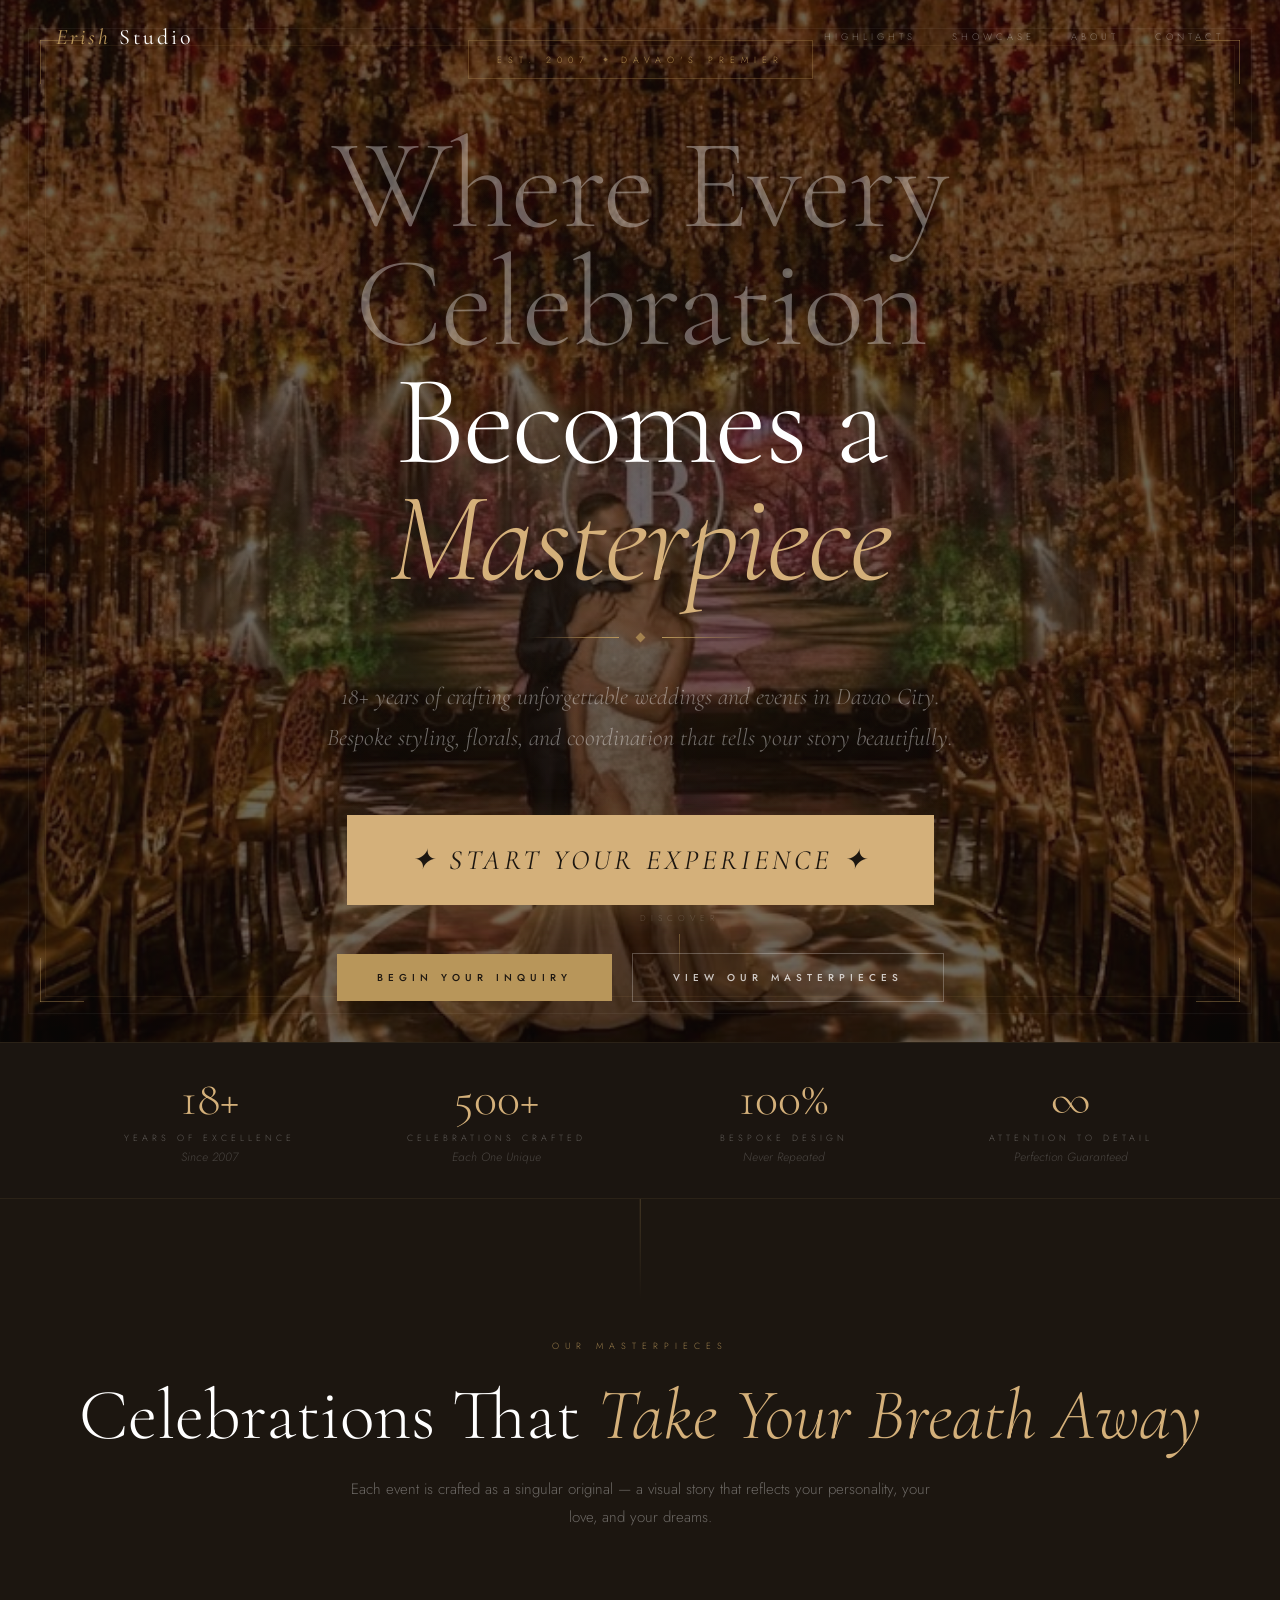
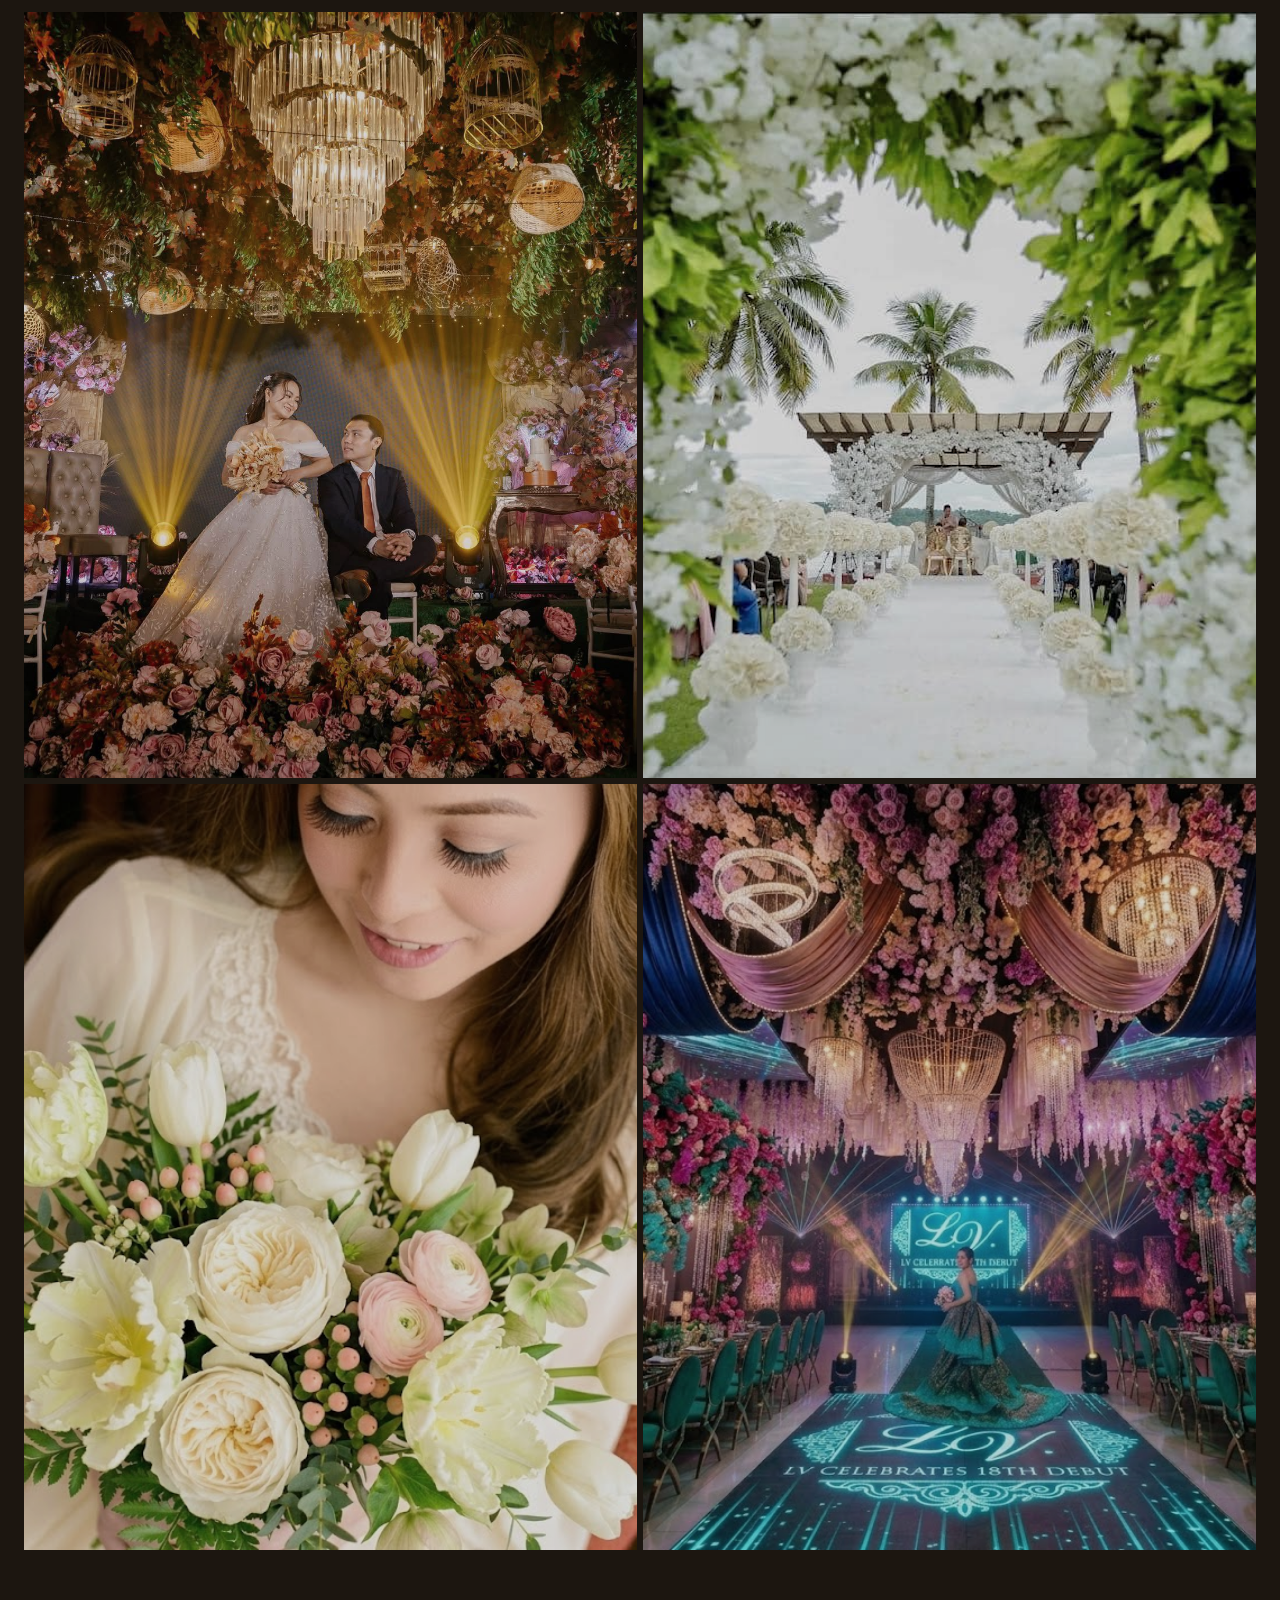
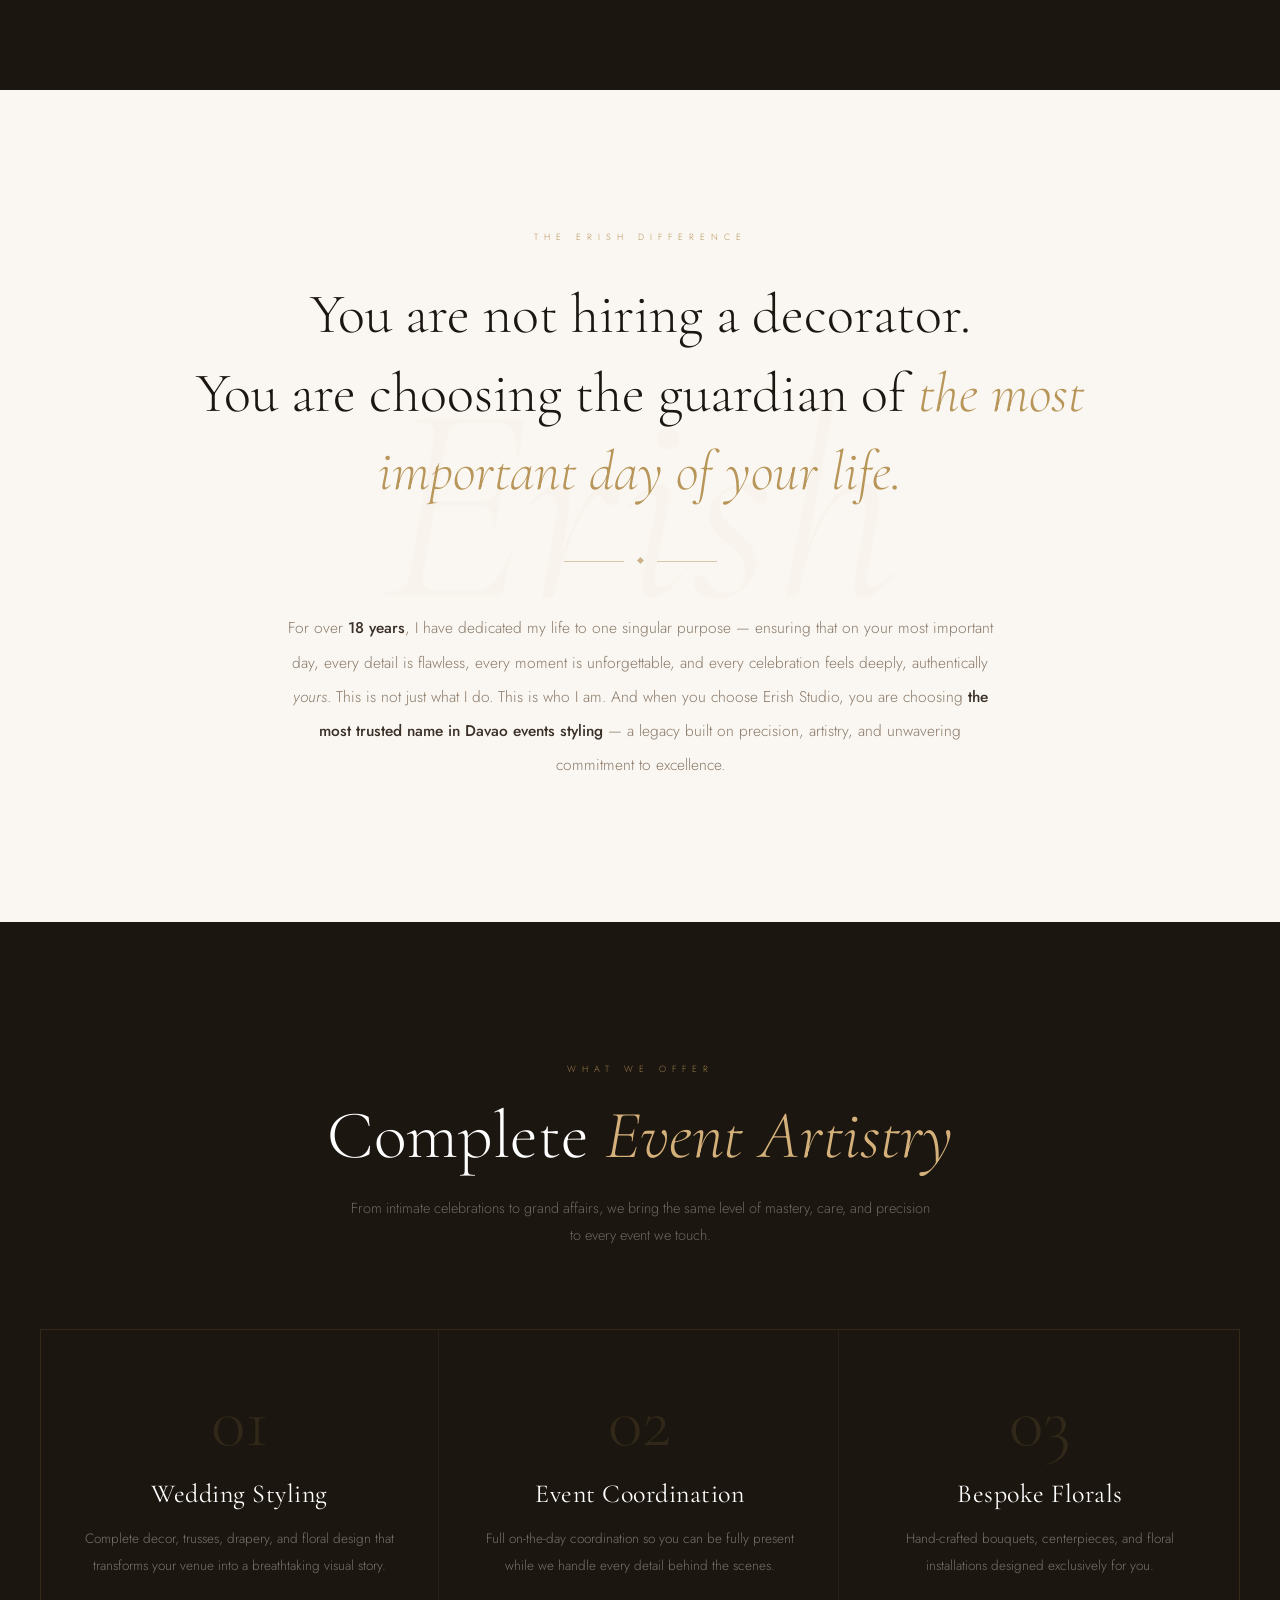
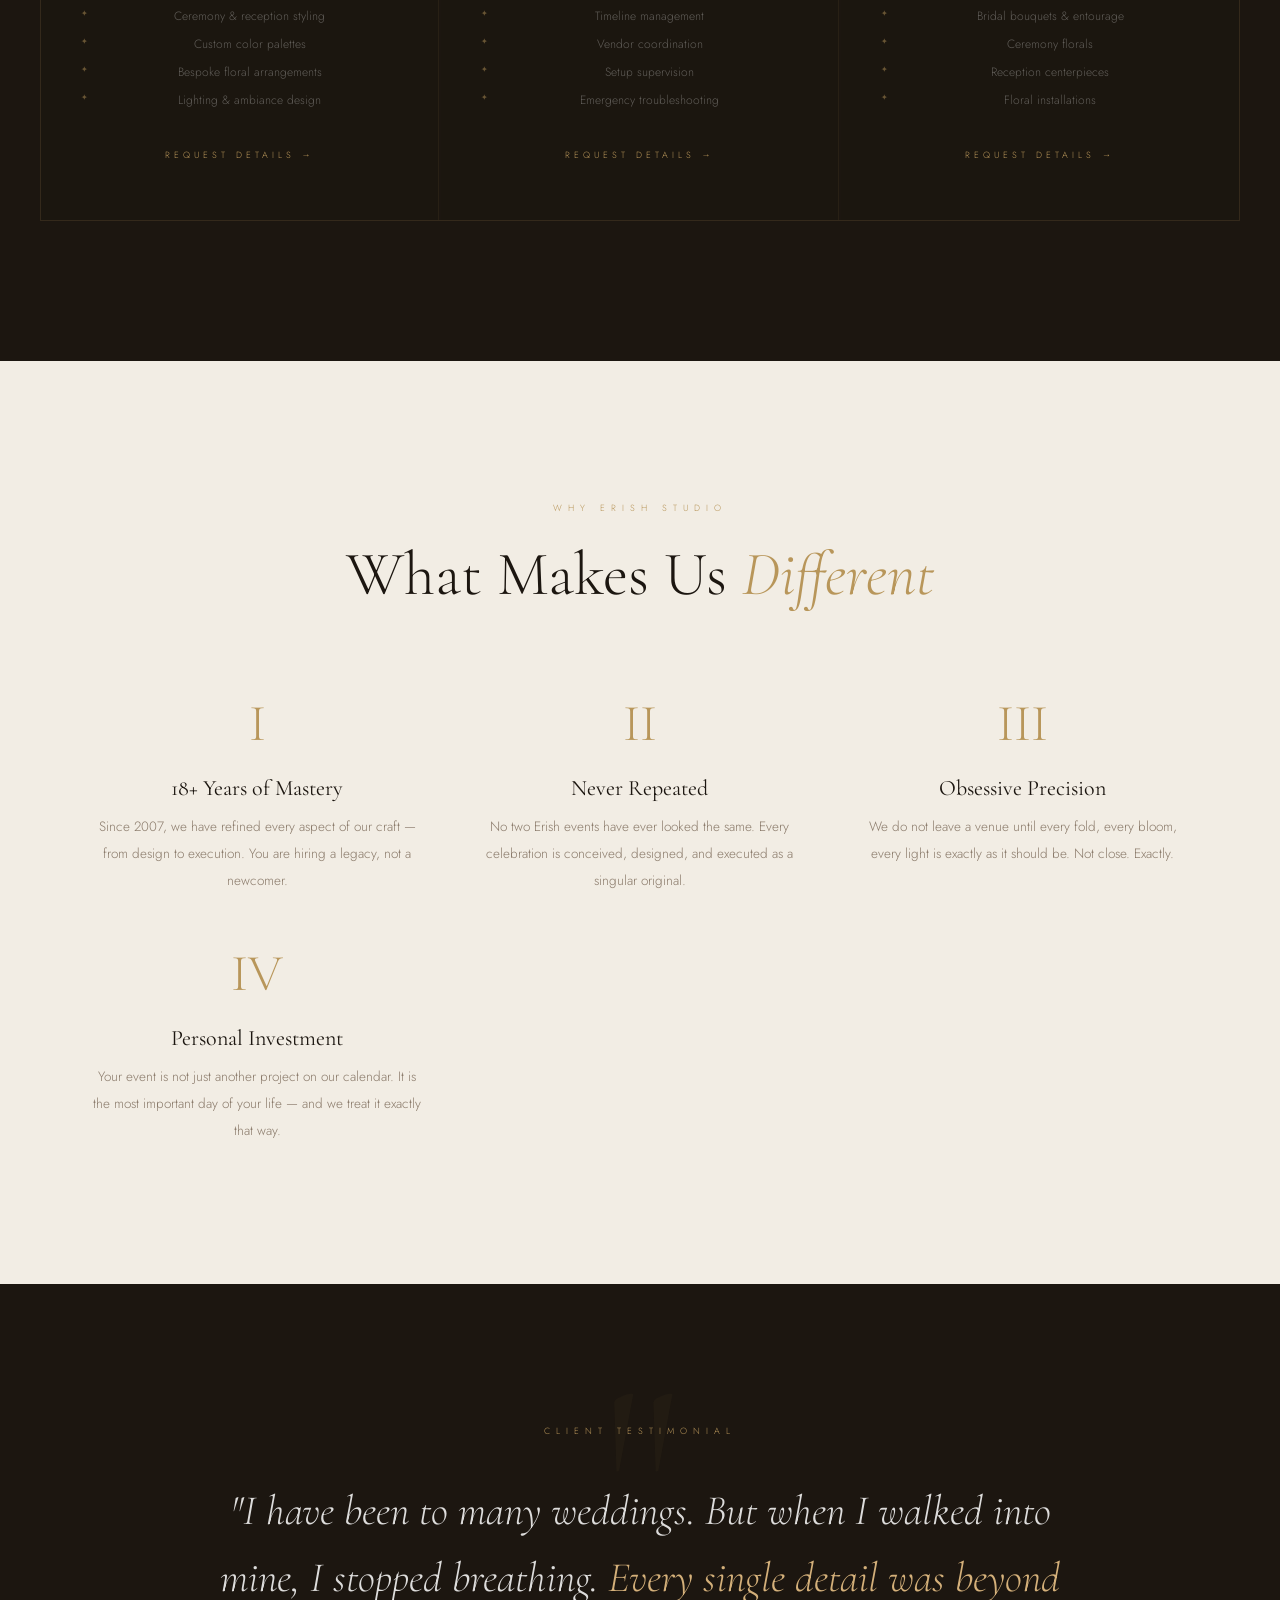
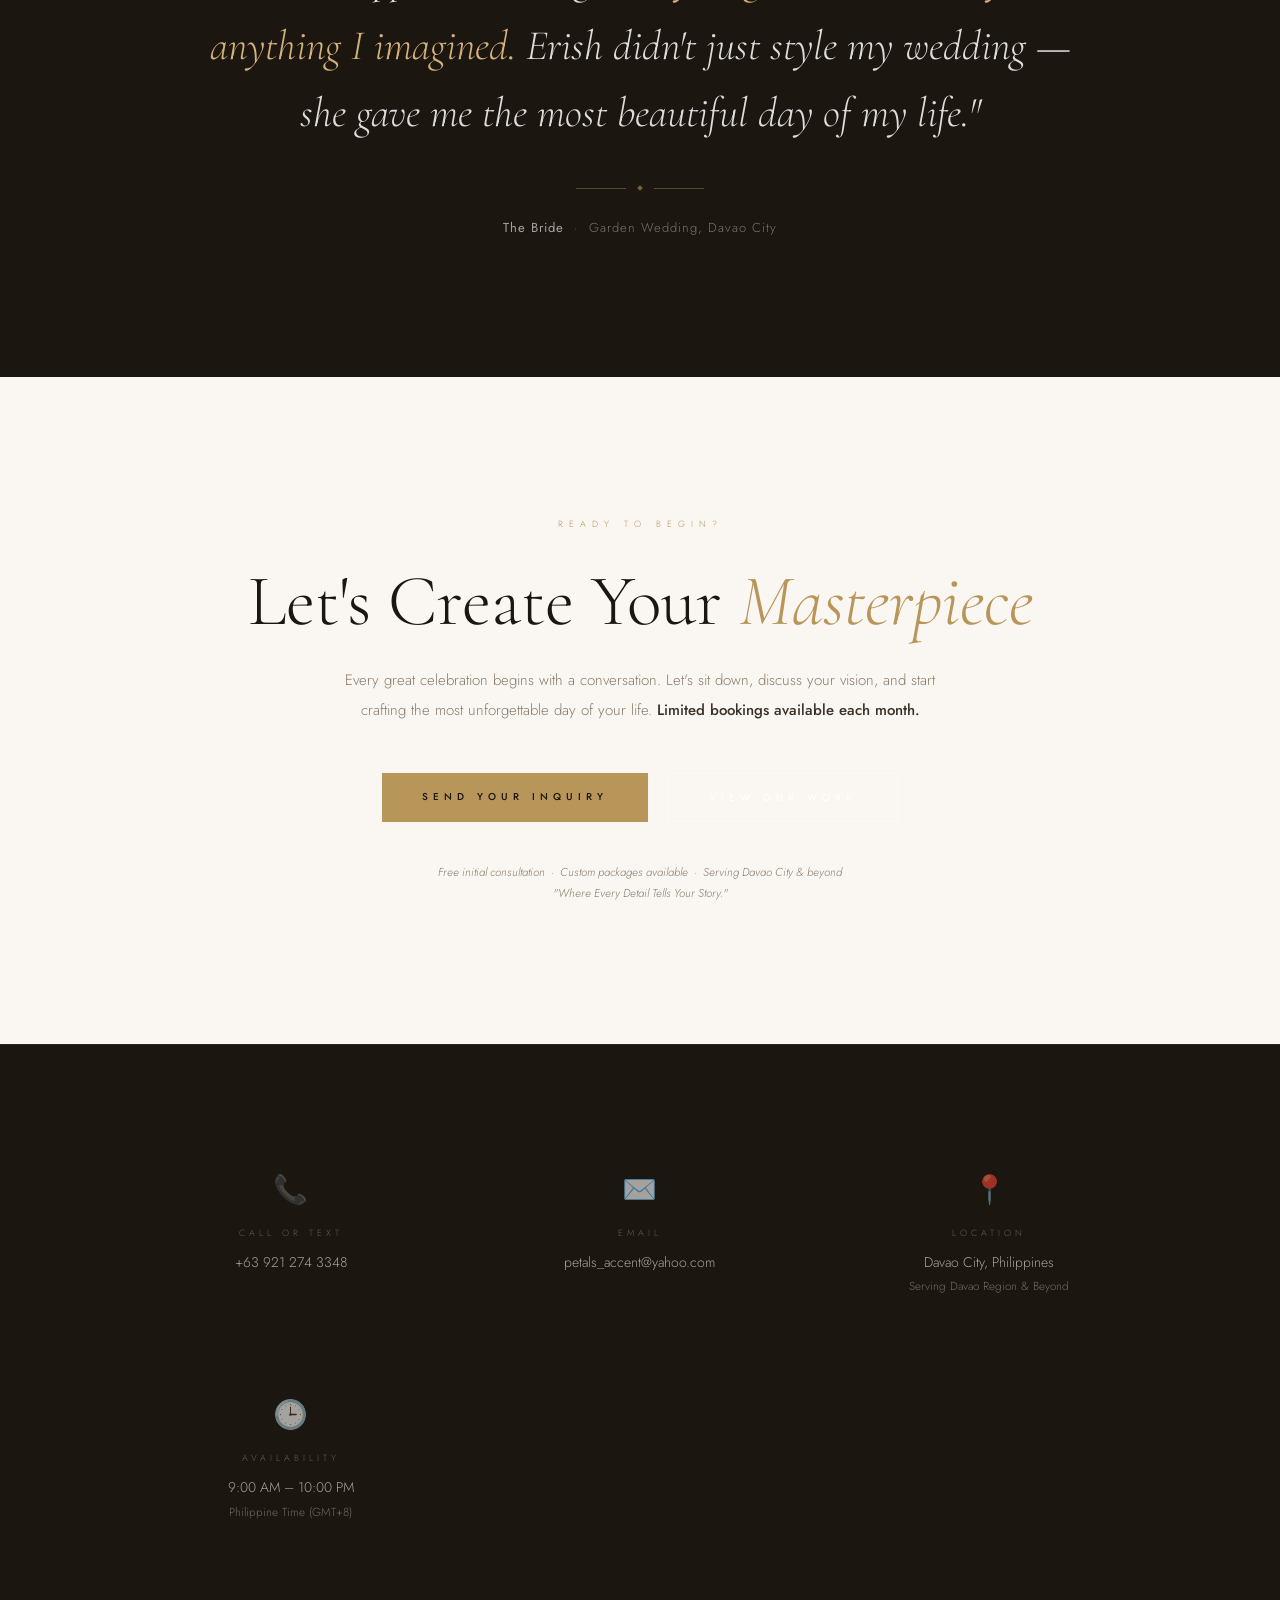
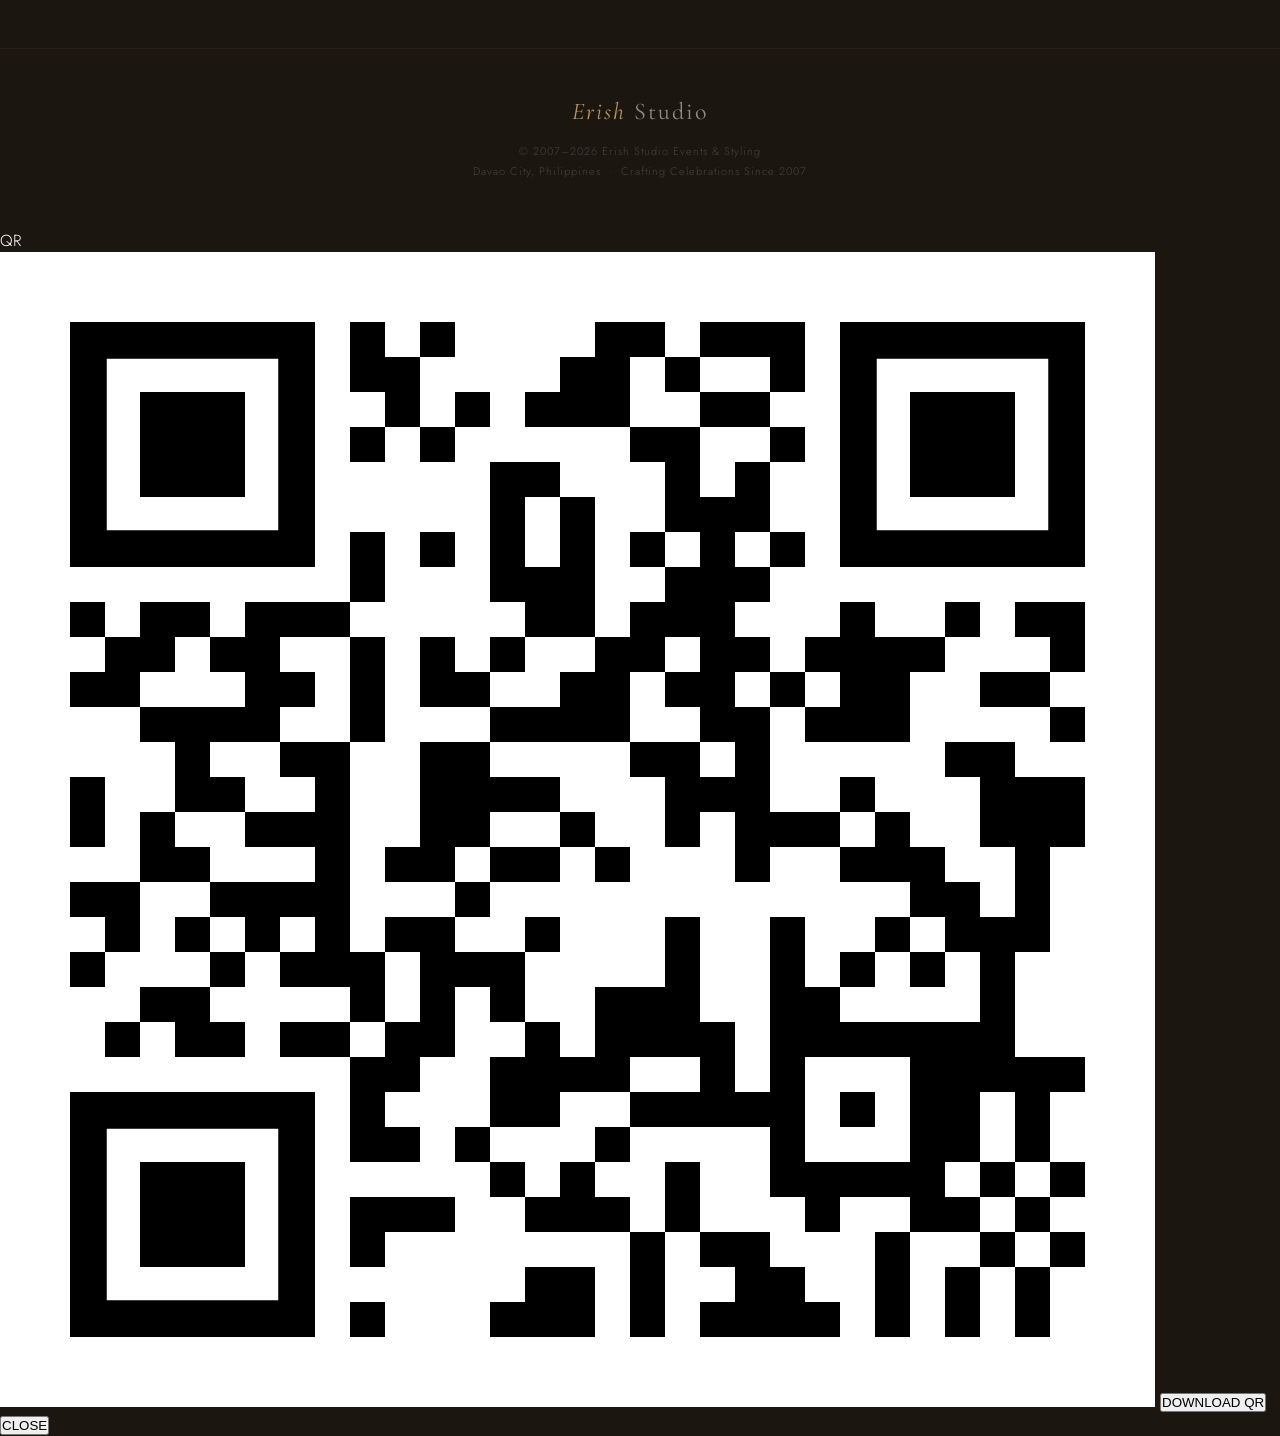
==== index.html @ e52bc95f "Update index.html" ====
<!DOCTYPE html>
<html lang="en">
<head>
<meta charset="UTF-8"/>
<meta name="viewport" content="width=device-width, initial-scale=1.0"/>
<title>Erish Studio — Premier Wedding & Events Styling | Davao City Since 2007</title>
<meta name="description" content="Davao's most trusted wedding and events styling studio since 2007. 18+ years of crafting unforgettable celebrations with bespoke design, florals, and coordination."/>
<link href="https://fonts.googleapis.com/css2?family=Cormorant+Garamond:ital,wght@0,300;0,400;0,500;0,600;1,300;1,400;1,500;1,600&family=Jost:wght@200;300;400;500;600&display=swap" rel="stylesheet"/>
<style>
:root{
  --cream:#FAF7F2;--warm:#F2EDE4;--gold:#B8965A;--gold-lt:#D4B07A;
  --gold-dk:#8B6C38;--dark:#1C1610;--text:#3A3028;--muted:#8A7A6A;--border:#DDD5C8;
}
*,*::before,*::after{box-sizing:border-box;margin:0;padding:0;}
html{scroll-behavior:smooth;}
body{background:var(--dark);color:#fff;font-family:'Jost',sans-serif;font-weight:300;overflow-x:hidden;}

/* ── PRELOADER WITH SOUND ── */
.preloader{position:fixed;inset:0;background:var(--dark);z-index:9999;display:flex;align-items:center;justify-content:center;flex-direction:column;gap:28px;transition:opacity 1s ease,visibility 1s ease;}
.preloader.hidden{opacity:0;visibility:hidden;pointer-events:none;}
.pre-logo{font-family:'Cormorant Garamond',serif;font-size:48px;font-weight:300;font-style:italic;color:rgba(255,255,255,0.12);letter-spacing:5px;animation:breathe 2.4s ease infinite;}
.pre-logo em{color:var(--gold-lt);}
.pre-line{width:0;height:0.7px;background:var(--gold);animation:expand 2s ease forwards;}
.pre-tagline{font-size:9px;letter-spacing:6px;text-transform:uppercase;color:rgba(255,255,255,0.2);margin-top:8px;}
@keyframes breathe{0%,100%{opacity:0.12;}50%{opacity:0.35;}}
@keyframes expand{to{width:140px;}}

/* ── NAVIGATION ── */
nav{position:fixed;top:0;left:0;right:0;z-index:100;padding:24px 56px;display:flex;align-items:center;justify-content:space-between;background:rgba(28,22,16,0);backdrop-filter:blur(0px);border-bottom:0.5px solid rgba(184,150,90,0);transition:all 0.5s ease;}
nav.scrolled{background:rgba(28,22,16,0.92);backdrop-filter:blur(20px);border-bottom:0.5px solid rgba(184,150,90,0.15);}
.nav-logo{font-family:'Cormorant Garamond',serif;font-size:22px;font-weight:400;color:#fff;letter-spacing:3px;text-decoration:none;transition:color 0.3s;}
.nav-logo:hover{color:var(--gold-lt);}
.nav-logo em{font-style:italic;color:var(--gold);}
.nav-links{display:flex;gap:36px;}
.nav-links a{font-size:9.5px;letter-spacing:4px;text-transform:uppercase;color:rgba(255,255,255,0.35);text-decoration:none;transition:color 0.3s;position:relative;}
.nav-links a:hover{color:var(--gold);}
.nav-links a::after{content:'';position:absolute;bottom:-4px;left:0;width:0;height:1px;background:var(--gold);transition:width 0.3s;}
.nav-links a:hover::after{width:100%;}

/* ── HERO FULL SCREEN WITH BREATHING IMAGE ── */
.hero{min-height:100vh;position:relative;overflow:hidden;display:flex;align-items:center;justify-content:center;background:var(--dark);}
.hero-bg{position:absolute;inset:-10%;background-size:cover;background-position:center;animation:breathingZoom 20s ease-in-out infinite;filter:brightness(0.65);}
.hero-bg{
  background: linear-gradient(rgba(28,22,16,0.4),rgba(28,22,16,0.4)), url('hero-main.jpg') center/cover;
}
@keyframes breathingZoom{
  0%,100%{transform:scale(1.05);}
  50%{transform:scale(1.12);}
}
.hero-overlay{position:absolute;inset:0;background:radial-gradient(ellipse 60% 50% at 50% 50%,rgba(184,150,90,0.06) 0%,transparent 70%);}
.hero-frame{position:absolute;inset:28px;border:0.5px solid rgba(255,255,255,0.05);pointer-events:none;}
.hero-frame::before{content:'';position:absolute;inset:16px;border:0.3px solid rgba(184,150,90,0.1);}

.corner{position:absolute;width:44px;height:44px;}
.corner::before,.corner::after{content:'';position:absolute;background:var(--gold);opacity:0.4;}
.corner::before{width:100%;height:0.8px;top:0;left:0;}
.corner::after{width:0.8px;height:100%;top:0;left:0;}
.corner.tl{top:40px;left:40px;}
.corner.tr{top:40px;right:40px;transform:rotate(90deg);}
.corner.bl{bottom:40px;left:40px;transform:rotate(270deg);}
.corner.br{bottom:40px;right:40px;transform:rotate(180deg);}

.hero-content{position:relative;z-index:2;text-align:center;padding:40px 24px;max-width:1000px;margin:0 auto;}
.hero-badge{display:inline-flex;align-items:center;gap:14px;border:0.5px solid rgba(184,150,90,0.3);padding:12px 28px;margin-bottom:48px;animation:fadeUp 1s ease both;cursor:default;}
.hero-badge span{font-size:9px;letter-spacing:6px;text-transform:uppercase;color:var(--gold);opacity:0.85;}
.hero-badge .bd{width:3px;height:3px;background:var(--gold);transform:rotate(45deg);opacity:0.6;}
.hero-title{font-family:'Cormorant Garamond',serif;font-size:clamp(56px,10vw,130px);font-weight:300;color:#fff;line-height:0.92;letter-spacing:-2px;margin-bottom:24px;animation:fadeUp 1s 0.15s ease both;}
.hero-title em{font-style:italic;color:var(--gold-lt);}
.hero-title .thin{font-weight:200;color:rgba(255,255,255,0.35);}
.hero-divider{display:flex;align-items:center;justify-content:center;gap:18px;margin:36px auto;animation:fadeUp 1s 0.3s ease both;}
.hdl{width:90px;height:0.5px;background:linear-gradient(to right,transparent,var(--gold));}
.hdl.r{background:linear-gradient(to left,transparent,var(--gold));}
.hdd{width:7px;height:7px;background:var(--gold);transform:rotate(45deg);opacity:0.75;}
.hero-desc{font-family:'Cormorant Garamond',serif;font-size:clamp(18px,2.8vw,24px);font-style:italic;font-weight:300;color:rgba(255,255,255,0.4);line-height:1.7;max-width:680px;margin:0 auto 56px;animation:fadeUp 1s 0.45s ease both;}

/* ── FLAGSHIP START BUTTON (MAIN HERO CTA) ── */
.hero-flagship{
  animation:fadeUp 1s 0.6s ease both;
  margin-bottom:48px;
}
.btn-flagship{
  padding:28px 64px;
  background:var(--gold-lt);
  color:var(--dark);
  border:none;
  font-family:'Cormorant Garamond',serif;
  font-size:clamp(18px,2.5vw,28px);
  font-weight:400;
  font-style:italic;
  letter-spacing:4px;
  text-transform:uppercase;
  cursor:pointer;
  text-decoration:none;
  display:inline-block;
  position:relative;
  overflow:hidden;
  transition:all 0.4s ease;
  box-shadow:0 8px 32px rgba(184,150,90,0.25);
  z-index:20;
  pointer-events:auto;
}
.btn-flagship::before{
  content:'';
  position:absolute;
  inset:0;
  background:var(--gold);
  transform:scaleX(0);
  transform-origin:left;
  transition:transform 0.4s ease;
}
.btn-flagship:hover::before{transform:scaleX(1);}
.btn-flagship span{position:relative;z-index:1;}
.btn-flagship:hover{
  letter-spacing:5px;
  box-shadow:0 12px 48px rgba(184,150,90,0.4);
  transform:translateY(-2px);
}
.btn-flagship:active{transform:scale(0.98);}

/* ── SECONDARY CTA BUTTONS ── */
.hero-ctas{
  display:flex;
  gap:20px;
  align-items:center;
  justify-content:center;
  flex-wrap:wrap;
  animation:fadeUp 1s 0.75s ease both;
}
.btn-primary,.btn-ghost{
  font-size:10px;
  letter-spacing:5px;
  text-transform:uppercase;
  padding:16px 40px;
  text-decoration:none;
  transition:all 0.4s ease;
  display:inline-block;
  position:relative;
  overflow:hidden;
  font-family:'Jost',sans-serif;
  font-weight:500;
}
.btn-primary{
  background:var(--gold);
  color:var(--dark);
  border:none;
  cursor:pointer;
}
.btn-primary::before{
  content:'';
  position:absolute;
  inset:0;
  background:#fff;
  transform:scaleX(0);
  transform-origin:left;
  transition:transform 0.4s ease;
}
.btn-primary:hover::before{transform:scaleX(1);}
.btn-primary span{position:relative;z-index:1;}
.btn-primary:hover{letter-spacing:6px;}

.btn-ghost{
  border:0.5px solid rgba(255,255,255,0.25);
  color:rgba(255,255,255,0.75);
  background:transparent;
  cursor:pointer;
}
.btn-ghost:hover{
  border-color:var(--gold);
  color:var(--gold);
  letter-spacing:6px;
}

.scroll-indicator{position:absolute;bottom:56px;left:50%;transform:translateX(-50%);display:flex;flex-direction:column;align-items:center;gap:10px;animation:fadeUp 1s 1s ease both;}
.scroll-indicator span{font-size:8.5px;letter-spacing:5px;text-transform:uppercase;color:rgba(255,255,255,0.18);}
.scroll-track{width:1px;height:52px;background:linear-gradient(to bottom,var(--gold),transparent);opacity:0.45;animation:scrollPulse 2.5s ease infinite;}
@keyframes scrollPulse{0%{transform:scaleY(0);transform-origin:top;}50%{transform:scaleY(1);transform-origin:top;}51%{transform-origin:bottom;}100%{transform:scaleY(0);transform-origin:bottom;}}

/* ── TRUST INDICATORS ── */
.trust-strip{background:rgba(28,22,16,0.95);border-top:0.5px solid rgba(184,150,90,0.1);border-bottom:0.5px solid rgba(184,150,90,0.1);padding:32px 24px;}
.trust-inner{max-width:1100px;margin:0 auto;display:flex;align-items:center;justify-content:space-around;gap:48px;flex-wrap:wrap;}
.trust-item{text-align:center;flex:1;min-width:180px;}
.trust-number{font-family:'Cormorant Garamond',serif;font-size:48px;font-weight:300;color:var(--gold-lt);line-height:1;margin-bottom:8px;}
.trust-label{font-size:9px;letter-spacing:4px;text-transform:uppercase;color:rgba(255,255,255,0.3);margin-bottom:4px;}
.trust-desc{font-size:12px;color:rgba(255,255,255,0.2);font-style:italic;}

/* ── GALLERY SHOWCASE ── */
.gallery{background:var(--dark);padding:140px 0;position:relative;overflow:hidden;}
.gallery::before{content:'';position:absolute;top:0;left:50%;transform:translateX(-50%);width:0.5px;height:100px;background:linear-gradient(to bottom,var(--gold),transparent);opacity:0.3;}
.gallery-header{text-align:center;margin-bottom:80px;padding:0 24px;}
.g-label{font-size:9px;letter-spacing:6px;text-transform:uppercase;color:var(--gold);margin-bottom:24px;display:block;opacity:0.8;}
.g-title{font-family:'Cormorant Garamond',serif;font-size:clamp(42px,6vw,72px);font-weight:300;color:#fff;line-height:1.1;margin-bottom:20px;}
.g-title em{font-style:italic;color:var(--gold-lt);}
.g-desc{font-size:15px;color:rgba(255,255,255,0.35);max-width:600px;margin:0 auto;line-height:1.9;}

.gallery-grid{display:grid;grid-template-columns:repeat(auto-fit,minmax(420px,1fr));gap:6px;max-width:1400px;margin:0 auto;padding:0 24px;}
.gallery-item{position:relative;aspect-ratio:4/5;overflow:hidden;cursor:pointer;background:var(--dark);}
.gallery-img{width:100%;height:100%;object-fit:cover;transition:transform 1.2s cubic-bezier(0.16,1,0.3,1);filter:grayscale(0.15) brightness(0.85);}
.gallery-item:hover .gallery-img{transform:scale(1.08);filter:grayscale(0) brightness(1);}
.gallery-overlay{position:absolute;inset:0;background:linear-gradient(to top,rgba(28,22,16,0.85) 0%,transparent 60%);opacity:0;transition:opacity 0.6s;}
.gallery-item:hover .gallery-overlay{opacity:1;}
.gallery-caption{position:absolute;bottom:0;left:0;right:0;padding:32px;transform:translateY(20px);opacity:0;transition:all 0.6s;}
.gallery-item:hover .gallery-caption{transform:translateY(0);opacity:1;}
.gallery-caption h3{font-family:'Cormorant Garamond',serif;font-size:24px;font-weight:300;color:#fff;margin-bottom:6px;}
.gallery-caption h3 em{font-style:italic;color:var(--gold-lt);}
.gallery-caption p{font-size:11px;letter-spacing:3px;text-transform:uppercase;color:rgba(255,255,255,0.5);}

/* ── INTRO STATEMENT ── */
.intro{background:var(--cream);padding:140px 24px;position:relative;}
.intro::before{content:'Erish';position:absolute;top:50%;left:50%;transform:translate(-50%,-50%);font-family:'Cormorant Garamond',serif;font-size:clamp(180px,22vw,320px);font-weight:200;font-style:italic;color:rgba(184,150,90,0.03);line-height:1;user-select:none;pointer-events:none;}
.intro-inner{max-width:900px;margin:0 auto;text-align:center;position:relative;z-index:2;}
.intro-eyebrow{font-size:9px;letter-spacing:6px;text-transform:uppercase;color:var(--gold);margin-bottom:32px;display:block;}
.intro-quote{font-family:'Cormorant Garamond',serif;font-size:clamp(32px,5vw,56px);font-weight:300;color:var(--dark);line-height:1.4;margin-bottom:48px;}
.intro-quote em{font-style:italic;color:var(--gold);}
.intro-divider{display:flex;align-items:center;justify-content:center;gap:14px;margin:0 auto 48px;}
.idl{width:60px;height:0.5px;background:var(--gold);opacity:0.5;}
.idd{width:5px;height:5px;background:var(--gold);transform:rotate(45deg);opacity:0.7;}
.intro-body{font-size:15.5px;line-height:2.2;color:var(--muted);max-width:720px;margin:0 auto;}
.intro-body strong{color:var(--text);font-weight:500;}

/* ── SERVICES PREVIEW ── */
.services{background:var(--dark);padding:140px 24px;}
.services-header{text-align:center;margin-bottom:80px;}
.s-label{font-size:9px;letter-spacing:6px;text-transform:uppercase;color:var(--gold);margin-bottom:24px;display:block;opacity:0.8;}
.s-title{font-family:'Cormorant Garamond',serif;font-size:clamp(42px,6vw,68px);font-weight:300;color:#fff;line-height:1.1;margin-bottom:20px;}
.s-title em{font-style:italic;color:var(--gold-lt);}
.s-desc{font-size:14.5px;color:rgba(255,255,255,0.35);max-width:580px;margin:0 auto;line-height:1.9;}
.services-grid{max-width:1200px;margin:0 auto;display:grid;grid-template-columns:repeat(auto-fit,minmax(300px,1fr));gap:2px;border:0.5px solid rgba(184,150,90,0.15);}
.service-card{background:rgba(28,22,16,0.6);padding:56px 40px;text-align:center;border-right:0.5px solid rgba(184,150,90,0.08);transition:all 0.5s ease;position:relative;overflow:hidden;}
.service-card:last-child{border-right:none;}
.service-card::before{content:'';position:absolute;inset:0;background:linear-gradient(135deg,rgba(184,150,90,0.05) 0%,transparent 70%);opacity:0;transition:opacity 0.5s;}
.service-card:hover::before{opacity:1;}
.service-card:hover{background:rgba(28,22,16,0.85);}
.service-num{font-family:'Cormorant Garamond',serif;font-size:72px;font-weight:200;color:rgba(184,150,90,0.15);line-height:1;margin-bottom:20px;transition:color 0.5s;}
.service-card:hover .service-num{color:rgba(184,150,90,0.3);}
.service-name{font-family:'Cormorant Garamond',serif;font-size:26px;font-weight:400;color:#fff;margin-bottom:16px;letter-spacing:0.5px;}
.service-desc{font-size:13.5px;line-height:2;color:rgba(255,255,255,0.4);margin-bottom:28px;}
.service-features{list-style:none;margin-bottom:32px;}
.service-features li{font-size:12px;color:rgba(255,255,255,0.3);margin-bottom:10px;position:relative;padding-left:20px;}
.service-features li::before{content:'✦';position:absolute;left:0;color:var(--gold);opacity:0.5;font-size:8px;}
.service-link{font-size:9px;letter-spacing:4px;text-transform:uppercase;color:var(--gold);text-decoration:none;position:relative;}
.service-link::after{content:'';position:absolute;bottom:-2px;left:0;width:0;height:1px;background:var(--gold);transition:width 0.3s;}
.service-link:hover::after{width:100%;}

/* ── WHY CHOOSE ── */
.why{background:var(--warm);padding:140px 24px;}
.why-inner{max-width:1100px;margin:0 auto;}
.why-header{text-align:center;margin-bottom:80px;}
.w-label{font-size:9px;letter-spacing:6px;text-transform:uppercase;color:var(--gold);margin-bottom:24px;display:block;}
.w-title{font-family:'Cormorant Garamond',serif;font-size:clamp(38px,5.5vw,62px);font-weight:300;color:var(--dark);line-height:1.2;margin-bottom:20px;}
.w-title em{font-style:italic;color:var(--gold);}
.why-grid{display:grid;grid-template-columns:repeat(auto-fit,minmax(280px,1fr));gap:48px;}
.why-card{text-align:center;}
.why-icon{font-family:'Cormorant Garamond',serif;font-size:52px;font-weight:200;color:var(--gold);margin-bottom:20px;display:block;}
.why-title{font-family:'Cormorant Garamond',serif;font-size:22px;font-weight:400;color:var(--dark);margin-bottom:12px;}
.why-desc{font-size:13.5px;line-height:2;color:var(--muted);}

/* ── TESTIMONIAL ── */
.testimonial{background:var(--dark);padding:140px 24px;position:relative;overflow:hidden;}
.testimonial::before{content:'"';position:absolute;top:60px;left:50%;transform:translateX(-50%);font-family:'Cormorant Garamond',serif;font-size:280px;font-weight:300;color:rgba(184,150,90,0.04);line-height:1;pointer-events:none;}
.testimonial-inner{max-width:900px;margin:0 auto;text-align:center;position:relative;z-index:2;}
.t-label{font-size:9px;letter-spacing:6px;text-transform:uppercase;color:var(--gold);margin-bottom:40px;display:block;opacity:0.8;}
.t-quote{font-family:'Cormorant Garamond',serif;font-size:clamp(26px,4vw,42px);font-weight:300;font-style:italic;color:rgba(255,255,255,0.85);line-height:1.6;margin-bottom:40px;}
.t-quote em{color:var(--gold-lt);}
.t-divider{display:flex;align-items:center;justify-content:center;gap:12px;margin-bottom:28px;}
.tdl{width:50px;height:0.5px;background:var(--gold);opacity:0.4;}
.tdd{width:4px;height:4px;background:var(--gold);transform:rotate(45deg);opacity:0.6;}
.t-author{font-size:13px;color:rgba(255,255,255,0.4);letter-spacing:1px;}
.t-author strong{color:rgba(255,255,255,0.6);font-weight:400;}

/* ── CTA SECTION ── */
.cta{background:var(--cream);padding:140px 24px;text-align:center;}
.cta-inner{max-width:800px;margin:0 auto;}
.cta-eyebrow{font-size:9px;letter-spacing:6px;text-transform:uppercase;color:var(--gold);margin-bottom:32px;display:block;}
.cta-title{font-family:'Cormorant Garamond',serif;font-size:clamp(42px,6vw,72px);font-weight:300;color:var(--dark);line-height:1.1;margin-bottom:24px;}
.cta-title em{font-style:italic;color:var(--gold);}
.cta-desc{font-size:15px;line-height:2;color:var(--muted);max-width:620px;margin:0 auto 48px;}
.cta-desc strong{color:var(--text);font-weight:500;}
.cta-btns{display:flex;gap:20px;justify-content:center;flex-wrap:wrap;margin-bottom:40px;}
.cta-note{font-size:11.5px;color:var(--muted);font-style:italic;line-height:1.8;}

/* ── CONTACT INFO ── */
.contact{background:var(--dark);padding:100px 24px;border-top:0.5px solid rgba(184,150,90,0.1);}
.contact-inner{max-width:1000px;margin:0 auto;display:grid;grid-template-columns:repeat(auto-fit,minmax(240px,1fr));gap:48px;text-align:center;}
.contact-item{padding:24px;}
.contact-icon{font-size:28px;color:var(--gold);margin-bottom:16px;opacity:0.6;}
.contact-label{font-size:9px;letter-spacing:4px;text-transform:uppercase;color:rgba(255,255,255,0.3);margin-bottom:12px;}
.contact-value{font-size:14px;color:rgba(255,255,255,0.6);line-height:1.7;}
.contact-value a{color:rgba(255,255,255,0.6);text-decoration:none;transition:color 0.3s;}
.contact-value a:hover{color:var(--gold-lt);}

/* ── FOOTER ── */
footer{background:var(--dark);padding:48px 24px;border-top:0.5px solid rgba(184,150,90,0.08);text-align:center;position:relative;z-index:10;}
.f-logo{font-family:'Cormorant Garamond',serif;font-size:24px;font-weight:400;color:rgba(255,255,255,0.5);letter-spacing:2px;margin-bottom:16px;}
.f-logo em{font-style:italic;color:var(--gold);}
.f-note{font-size:11px;color:rgba(255,255,255,0.2);letter-spacing:1px;line-height:1.8;}

/* ── ANIMATIONS ── */
@keyframes fadeUp{from{opacity:0;transform:translateY(40px);}to{opacity:1;transform:translateY(0);}}
.reveal{opacity:0;transform:translateY(32px);transition:opacity 1s ease,transform 1s ease;}
.reveal.visible{opacity:1;transform:translateY(0);}

/* ── RESPONSIVE ── */
@media (max-width:768px){
  nav{padding:20px 24px;}
  .nav-links{gap:24px;}
  .nav-links a{font-size:8.5px;}
  .gallery-grid{grid-template-columns:1fr;gap:4px;}
  .services-grid{grid-template-columns:1fr;}
  .service-card{border-right:none;border-bottom:0.5px solid rgba(184,150,90,0.08);}
  .service-card:last-child{border-bottom:none;}
  .hero-ctas{flex-direction:column;width:100%;}
  .btn-primary,.btn-ghost{width:100%;max-width:320px;}
  .btn-flagship{padding:24px 48px;}
/* Floating QR Button */
.floating-qr-btn{position:fixed;bottom:30px;right:30px;width:55px;height:55px;background:var(--gold);color:var(--dark);border-radius:50%;display:flex;align-items:center;justify-content:center;cursor:pointer;z-index:9999;box-shadow:0 4px 15px rgba(0,0,0,0.3);transition:transform 0.3s ease;font-weight:600;font-size:12px;text-transform:uppercase;}
.floating-qr-btn:hover{transform:scale(1.1);}
.qr-modal{display:none;position:fixed;inset:0;background:rgba(28,22,16,0.95);z-index:10000;align-items:center;justify-content:center;flex-direction:column;opacity:0;transition:opacity 0.3s ease;padding:20px;text-align:center;}
.qr-modal.active{display:flex;opacity:1;}
.qr-modal img{max-width:250px;border:5px solid #fff;margin-bottom:20px;}
.qr-close-btn,.qr-download-btn{margin:5px;padding:10px 20px;cursor:pointer;font-family:inherit;border:none;}
.qr-download-btn{background:var(--gold);color:var(--dark);font-weight:600;}
.qr-close-btn{background:transparent;border:1px solid #fff;color:#fff;}
}
</style>
</head>
<body>

<!-- PRELOADER -->
<div class="preloader" id="preloader">
  <div class="pre-logo"><em>Erish</em> Studio</div>
  <div class="pre-line"></div>
  <div class="pre-tagline">Est. 2007 · Davao City</div>
</div>

<!-- NAVIGATION -->
<nav id="nav">
  <a href="index.html" class="nav-logo"><em>Erish</em> Studio</a>
  <div class="nav-links">
    <a href="highlights.html">Highlights</a>
    <a href="showcase.html">Showcase</a>
    <a href="about.html">About</a>
    <a href="#contact">Contact</a>
  </div>
</nav>

<!-- HERO -->
<section class="hero">
  <div class="hero-bg"></div>
  <div class="hero-overlay"></div>
  <div class="hero-frame"></div>
  <div class="corner tl"></div>
  <div class="corner tr"></div>
  <div class="corner bl"></div>
  <div class="corner br"></div>
  
  <div class="hero-content">
    <div class="hero-badge">
      <span>Est. 2007</span>
      <div class="bd"></div>
      <span>Davao's Premier</span>
    </div>
    
    <h1 class="hero-title">
      <span class="thin">Where Every Celebration</span><br/>
      Becomes a <em>Masterpiece</em>
    </h1>
    
    <div class="hero-divider">
      <div class="hdl"></div>
      <div class="hdd"></div>
      <div class="hdl r"></div>
    </div>
    
    <p class="hero-desc">
      18+ years of crafting unforgettable weddings and events in Davao City.<br/>
      Bespoke styling, florals, and coordination that tells your story beautifully.
    </p>

    <!-- ── FLAGSHIP START EXPERIENCE BUTTON ── -->
    <div class="hero-flagship">
      <button id="start-exp-btn" class="btn-flagship">
        <span>✦ Start Your Experience ✦</span>
      </button>
    </div>
    
    <!-- ── SECONDARY CTA BUTTONS ── -->
    <div class="hero-ctas">
      <a href="showcase.html#inquiry" class="btn-primary"><span>Begin Your Inquiry</span></a>
      <a href="highlights.html" class="btn-ghost">View Our Masterpieces</a>
    </div>
  </div>
  
  <div class="scroll-indicator">
    <span>Discover</span>
    <div class="scroll-track"></div>
  </div>
</section>

<!-- TRUST STRIP -->
<section class="trust-strip">
  <div class="trust-inner">
    <div class="trust-item">
      <div class="trust-number">18+</div>
      <div class="trust-label">Years of Excellence</div>
      <div class="trust-desc">Since 2007</div>
    </div>
    <div class="trust-item">
      <div class="trust-number">500+</div>
      <div class="trust-label">Celebrations Crafted</div>
      <div class="trust-desc">Each One Unique</div>
    </div>
    <div class="trust-item">
      <div class="trust-number">100%</div>
      <div class="trust-label">Bespoke Design</div>
      <div class="trust-desc">Never Repeated</div>
    </div>
    <div class="trust-item">
      <div class="trust-number">∞</div>
      <div class="trust-label">Attention to Detail</div>
      <div class="trust-desc">Perfection Guaranteed</div>
    </div>
  </div>
</section>

<!-- GALLERY SHOWCASE -->
<section class="gallery">
  <div class="gallery-header reveal">
    <span class="g-label">Our Masterpieces</span>
    <h2 class="g-title">Celebrations That <em>Take Your Breath Away</em></h2>
    <p class="g-desc">Each event is crafted as a singular original — a visual story that reflects your personality, your love, and your dreams.</p>
  </div>
  
  <div class="gallery-grid">
    <div class="gallery-item reveal">
      <img src="gallery-1.jpg" class="gallery-img" alt="Garden Romance Garden Wedding Reception Styling by Erish Studio"/>
      <div class="gallery-overlay"></div>
      <div class="gallery-caption">
        <h3>Garden <em>Romance</em></h3>
        <p>Wedding Reception</p>
      </div>
    </div>
    
    <div class="gallery-item reveal">
      <img src="gallery-2.jpg" class="gallery-img" alt="Timeless Elegance Wedding Ceremony Styling by Erish Studio"/>
      <div class="gallery-overlay"></div>
      <div class="gallery-caption">
        <h3>Timeless <em>Elegance</em></h3>
        <p>Ceremony Styling</p>
      </div>
    </div>
    
    <div class="gallery-item reveal">
      <img src="gallery-3.jpg" class="gallery-img" alt="Bespoke Florals Luxury Floral Design and Wedding Centerpiece by Erish Studio"/>
      <div class="gallery-overlay"></div>
      <div class="gallery-caption">
        <h3>Bespoke <em>Florals</em></h3>
        <p>Bridal Bouquet</p>
      </div>
    </div>
    
    <div class="gallery-item reveal">
      <img src="gallery-4.jpg" class="gallery-img" alt="Debut Dream Event Coordination and Luxury Birthday Styling by Erish Studio"/>
      <div class="gallery-overlay"></div>
      <div class="gallery-caption">
        <h3>Debut <em>Dream</em></h3>
        <p>18th Birthday</p>
      </div>
    </div>
  </div>
</section>

<!-- INTRO STATEMENT -->
<section class="intro">
  <div class="intro-inner">
    <span class="intro-eyebrow reveal">The Erish Difference</span>
    <h2 class="intro-quote reveal">
      You are not hiring a decorator.<br/>
      You are choosing the guardian of <em>the most important day of your life.</em>
    </h2>
    <div class="intro-divider reveal">
      <div class="idl"></div>
      <div class="idd"></div>
      <div class="idl"></div>
    </div>
    <p class="intro-body reveal">
      For over <strong>18 years</strong>, I have dedicated my life to one singular purpose — ensuring that on your most important day, every detail is flawless, every moment is unforgettable, and every celebration feels deeply, authentically <em>yours</em>. This is not just what I do. This is who I am. And when you choose Erish Studio, you are choosing <strong>the most trusted name in Davao events styling</strong> — a legacy built on precision, artistry, and unwavering commitment to excellence.
    </p>
  </div>
</section>

<!-- SERVICES -->
<section class="services">
  <div class="services-header reveal">
    <span class="s-label">What We Offer</span>
    <h2 class="s-title">Complete <em>Event Artistry</em></h2>
    <p class="s-desc">From intimate celebrations to grand affairs, we bring the same level of mastery, care, and precision to every event we touch.</p>
  </div>
  
  <div class="services-grid">
    <div class="service-card reveal">
      <div class="service-num">01</div>
      <h3 class="service-name">Wedding Styling</h3>
      <p class="service-desc">Complete decor, trusses, drapery, and floral design that transforms your venue into a breathtaking visual story.</p>
      <ul class="service-features">
        <li>Ceremony & reception styling</li>
        <li>Custom color palettes</li>
        <li>Bespoke floral arrangements</li>
        <li>Lighting & ambiance design</li>
      </ul>
      <a href="showcase.html#inquiry" class="service-link">Request Details →</a>
    </div>
    
    <div class="service-card reveal">
      <div class="service-num">02</div>
      <h3 class="service-name">Event Coordination</h3>
      <p class="service-desc">Full on-the-day coordination so you can be fully present while we handle every detail behind the scenes.</p>
      <ul class="service-features">
        <li>Timeline management</li>
        <li>Vendor coordination</li>
        <li>Setup supervision</li>
        <li>Emergency troubleshooting</li>
      </ul>
      <a href="showcase.html#inquiry" class="service-link">Request Details →</a>
    </div>
    
    <div class="service-card reveal">
      <div class="service-num">03</div>
      <h3 class="service-name">Bespoke Florals</h3>
      <p class="service-desc">Hand-crafted bouquets, centerpieces, and floral installations designed exclusively for you.</p>
      <ul class="service-features">
        <li>Bridal bouquets & entourage</li>
        <li>Ceremony florals</li>
        <li>Reception centerpieces</li>
        <li>Floral installations</li>
      </ul>
      <a href="showcase.html#inquiry" class="service-link">Request Details →</a>
    </div>
  </div>
</section>

<!-- WHY CHOOSE -->
<section class="why">
  <div class="why-inner">
    <div class="why-header reveal">
      <span class="w-label">Why Erish Studio</span>
      <h2 class="w-title">What Makes Us <em>Different</em></h2>
    </div>
    
    <div class="why-grid">
      <div class="why-card reveal">
        <span class="why-icon">I</span>
        <h3 class="why-title">18+ Years of Mastery</h3>
        <p class="why-desc">Since 2007, we have refined every aspect of our craft — from design to execution. You are hiring a legacy, not a newcomer.</p>
      </div>
      
      <div class="why-card reveal">
        <span class="why-icon">II</span>
        <h3 class="why-title">Never Repeated</h3>
        <p class="why-desc">No two Erish events have ever looked the same. Every celebration is conceived, designed, and executed as a singular original.</p>
      </div>
      
      <div class="why-card reveal">
        <span class="why-icon">III</span>
        <h3 class="why-title">Obsessive Precision</h3>
        <p class="why-desc">We do not leave a venue until every fold, every bloom, every light is exactly as it should be. Not close. Exactly.</p>
      </div>
      
      <div class="why-card reveal">
        <span class="why-icon">IV</span>
        <h3 class="why-title">Personal Investment</h3>
        <p class="why-desc">Your event is not just another project on our calendar. It is the most important day of your life — and we treat it exactly that way.</p>
      </div>
    </div>
  </div>
</section>

<!-- TESTIMONIAL -->
<section class="testimonial">
  <div class="testimonial-inner">
    <span class="t-label reveal">Client Testimonial</span>
    <blockquote class="t-quote reveal">
      "I have been to many weddings. But when I walked into mine, I stopped breathing. <em>Every single detail was beyond anything I imagined.</em> Erish didn't just style my wedding — she gave me the most beautiful day of my life."
    </blockquote>
    <div class="t-divider reveal">
      <div class="tdl"></div>
      <div class="tdd"></div>
      <div class="tdl"></div>
    </div>
    <p class="t-author reveal"><strong>The Bride</strong> &nbsp;·&nbsp; Garden Wedding, Davao City</p>
  </div>
</section>

<!-- CTA -->
<section class="cta">
  <div class="cta-inner">
    <span class="cta-eyebrow reveal">Ready to Begin?</span>
    <h2 class="cta-title reveal">Let's Create Your <em>Masterpiece</em></h2>
    <p class="cta-desc reveal">
      Every great celebration begins with a conversation. Let's sit down, discuss your vision, and start crafting the most unforgettable day of your life. <strong>Limited bookings available each month.</strong>
    </p>
    <div class="cta-btns reveal">
      <a href="showcase.html#inquiry" class="btn-primary"><span>Send Your Inquiry</span></a>
      <a href="highlights.html" class="btn-ghost">View Our Work</a>
    </div>
    <p class="cta-note reveal">
      Free initial consultation &nbsp;·&nbsp; Custom packages available &nbsp;·&nbsp; Serving Davao City & beyond<br/>
      <em>"Where Every Detail Tells Your Story."</em>
    </p>
  </div>
</section>

<!-- CONTACT INFO -->
<section class="contact" id="contact">
  <div class="contact-inner">
    <div class="contact-item reveal">
      <div class="contact-icon">📞</div>
      <div class="contact-label">Call or Text</div>
      <div class="contact-value"><a href="tel:+639212743348">+63 921 274 3348</a></div>
    </div>
    
    <div class="contact-item reveal">
      <div class="contact-icon">✉️</div>
      <div class="contact-label">Email</div>
      <div class="contact-value"><a href="mailto:petals_accent@yahoo.com">petals_accent@yahoo.com</a></div>
    </div>
    
    <div class="contact-item reveal">
      <div class="contact-icon">📍</div>
      <div class="contact-label">Location</div>
      <div class="contact-value">Davao City, Philippines<br/><small style="opacity:0.6;">Serving Davao Region & Beyond</small></div>
    </div>
    
    <div class="contact-item reveal">
      <div class="contact-icon">🕒</div>
      <div class="contact-label">Availability</div>
      <div class="contact-value">9:00 AM – 10:00 PM<br/><small style="opacity:0.6;">Philippine Time (GMT+8)</small></div>
    </div>
  </div>
</section>

<!-- FOOTER -->
<footer>
  <div class="f-logo"><em>Erish</em> Studio</div>
  <div class="f-note">
    © 2007–2026 Erish Studio Events & Styling<br/>
    Davao City, Philippines &nbsp;·&nbsp; Crafting Celebrations Since 2007
  </div>
</footer>

<!-- ════════════════════════════════════════════ -->
<!-- MASTER AUDIO SCRIPT ── -->
<!-- ════════════════════════════════════════════ -->
<script>
console.log("🎵 Erish Studio Audio System Initializing...");

// ════ AUDIO FILE DEFINITIONS ════
const openingSound = new Audio('opening.mp3');
const velvetSnap = new Audio('velvet-snap.mp3');

openingSound.volume = 0.7;
velvetSnap.volume = 0.5;

console.log("✓ Audio files defined");

// ════ PRELOADER HANDLING ════
window.addEventListener('load', () => {
  console.log("✓ Page loaded");
  setTimeout(() => {
    const preloader = document.getElementById('preloader');
    if (preloader) {
      preloader.classList.add('hidden');
      console.log("✓ Preloader hidden");
    }
  }, 1800);
});

// ════ START EXPERIENCE BUTTON (OPENING SOUND) ════
const startBtn = document.getElementById('start-exp-btn');

if (startBtn) {
  console.log("✅ START EXPERIENCE BUTTON FOUND");
  console.log("   └─ This button plays: opening.mp3");
  
  startBtn.style.pointerEvents = 'auto';
  startBtn.style.cursor = 'pointer';
  startBtn.style.position = 'relative';
  startBtn.style.zIndex = '20';
  
  startBtn.addEventListener('click', function(e) {
    console.log("🎬 START EXPERIENCE BUTTON CLICKED!");
    e.preventDefault();
    e.stopPropagation();
    
    openingSound.currentTime = 0;
    openingSound.play()
      .then(() => {
        console.log("✅ Opening sound PLAYING");
      })
      .catch(err => {
        console.warn("⚠️ Opening sound blocked by browser autoplay policy");
        console.warn("   Reason: ", err.message);
      });
  });
  
  console.log("✓ Click listener attached to START EXPERIENCE BUTTON");
} else {
  console.error("❌ START EXPERIENCE BUTTON NOT FOUND");
}

// ════ ALL OTHER BUTTONS & LINKS (VELVET SNAP SOUND) ════
const allClickables = document.querySelectorAll('a, button, .cat-btn');
console.log(`📍 Found ${allClickables.length} clickable elements`);

allClickables.forEach((el) => {
  // Skip the START button (already handled above)
  if (el.id === 'start-exp-btn') {
    return;
  }
  
  el.addEventListener('click', function(e) {
    velvetSnap.currentTime = 0;
    velvetSnap.play()
      .then(() => {
        console.log(`🔊 Velvet snap played for: ${el.textContent.trim().substring(0, 40)}`);
      })
      .catch(err => {
        console.log(`⚠️ Velvet snap blocked: ${err.message}`);
      });
  });
});

console.log("✓ Click listeners attached to all other elements");

// ════ NAV SCROLL EFFECT ════
const nav = document.getElementById('nav');
window.addEventListener('scroll', () => {
  if (nav) {
    nav.classList.toggle('scrolled', window.scrollY > 100);
  }
});

console.log("✓ Navigation scroll effect active");

// ════ SCROLL REVEAL ANIMATION ════
const reveals = document.querySelectorAll('.reveal');
const observer = new IntersectionObserver((entries) => {
  entries.forEach((e, i) => {
    if (e.isIntersecting) {
      setTimeout(() => e.target.classList.add('visible'), i * 70);
      observer.unobserve(e.target);
    }
  });
}, { threshold: 0.08 });

reveals.forEach(r => observer.observe(r));
console.log("✓ Scroll reveal animations active");

// ════ DIAGNOSTIC SUMMARY ════
console.log("\n╔════════════════════════════════════════════════════════╗");
console.log("║  ERISH STUDIO AUDIO SYSTEM - READY                   ║");
console.log("╚════════════════════════════════════════════════════════╝");
console.log("✓ START EXPERIENCE button: plays opening.mp3");
console.log("✓ All other buttons & links: play velvet-snap.mp3");
console.log("✓ System initialized successfully\n");
// Floating QR Logic
const floatingQRBtn = document.getElementById('floatingQRBtn');
const qrModal = document.getElementById('qrModal');
const qrCloseBtn = document.getElementById('qrCloseBtn');
const qrDownloadBtn = document.getElementById('qrDownloadBtn');

floatingQRBtn.addEventListener('click', () => {
  if(typeof playAudio === 'function') playAudio();
  qrModal.classList.add('active');
  document.body.style.overflow = 'hidden';
});

function closeQRModal() {
  qrModal.classList.remove('active');
  document.body.style.overflow = 'auto';
}

qrCloseBtn.addEventListener('click', closeQRModal);
qrModal.addEventListener('click', (e) => { if(e.target === qrModal) closeQRModal(); });

qrDownloadBtn.addEventListener('click', () => {
  if(typeof playAudio === 'function') playAudio();
  const link = document.createElement('a');
  link.href = 'images/studio-erish.png';
  link.download = 'Erish-Studio-QR.png';
  link.click();
});
</script>

  <!-- Floating QR -->
<div class="floating-qr-btn" id="floatingQRBtn">QR</div>
<div class="qr-modal" id="qrModal">
  <img src="images/studio-erish.png" alt="QR Code">
  <button class="qr-download-btn" id="qrDownloadBtn">DOWNLOAD QR</button>
  <button class="qr-close-btn" id="qrCloseBtn">CLOSE</button>
</div>
</body>
</html>
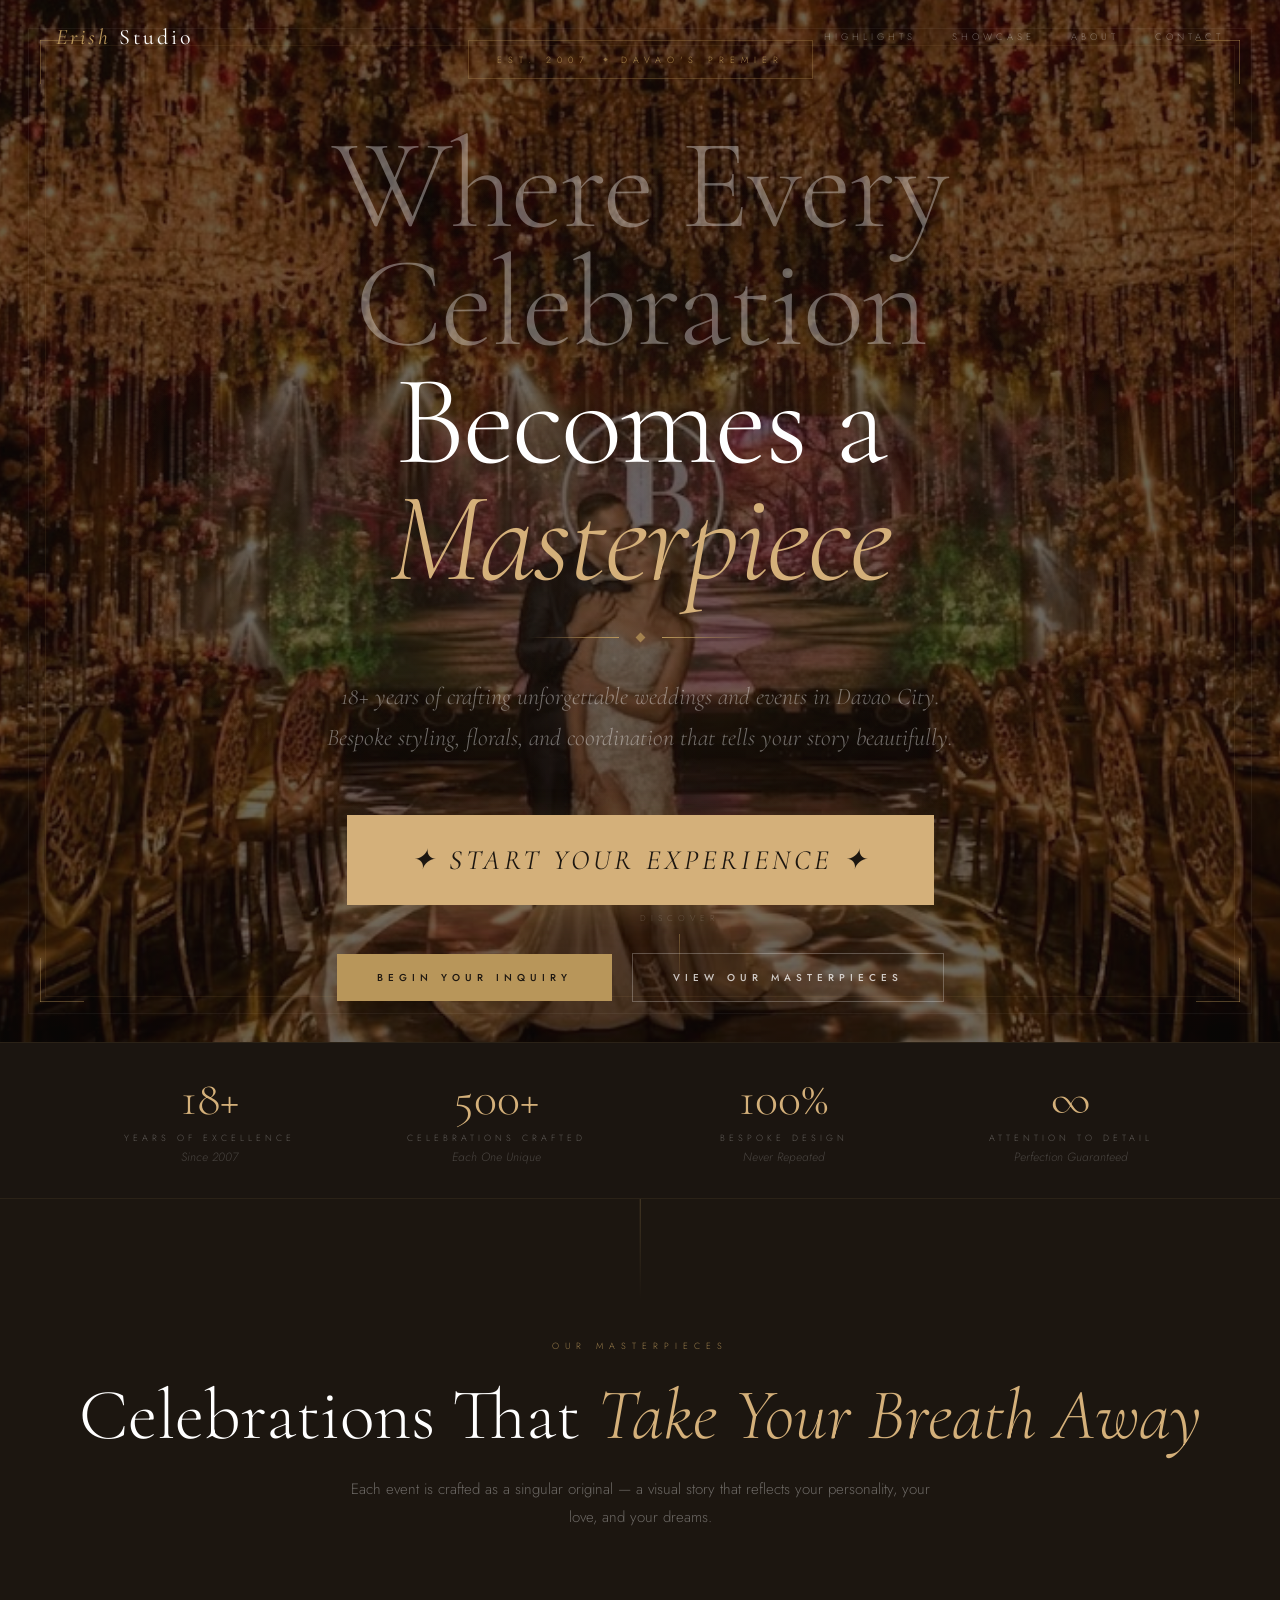
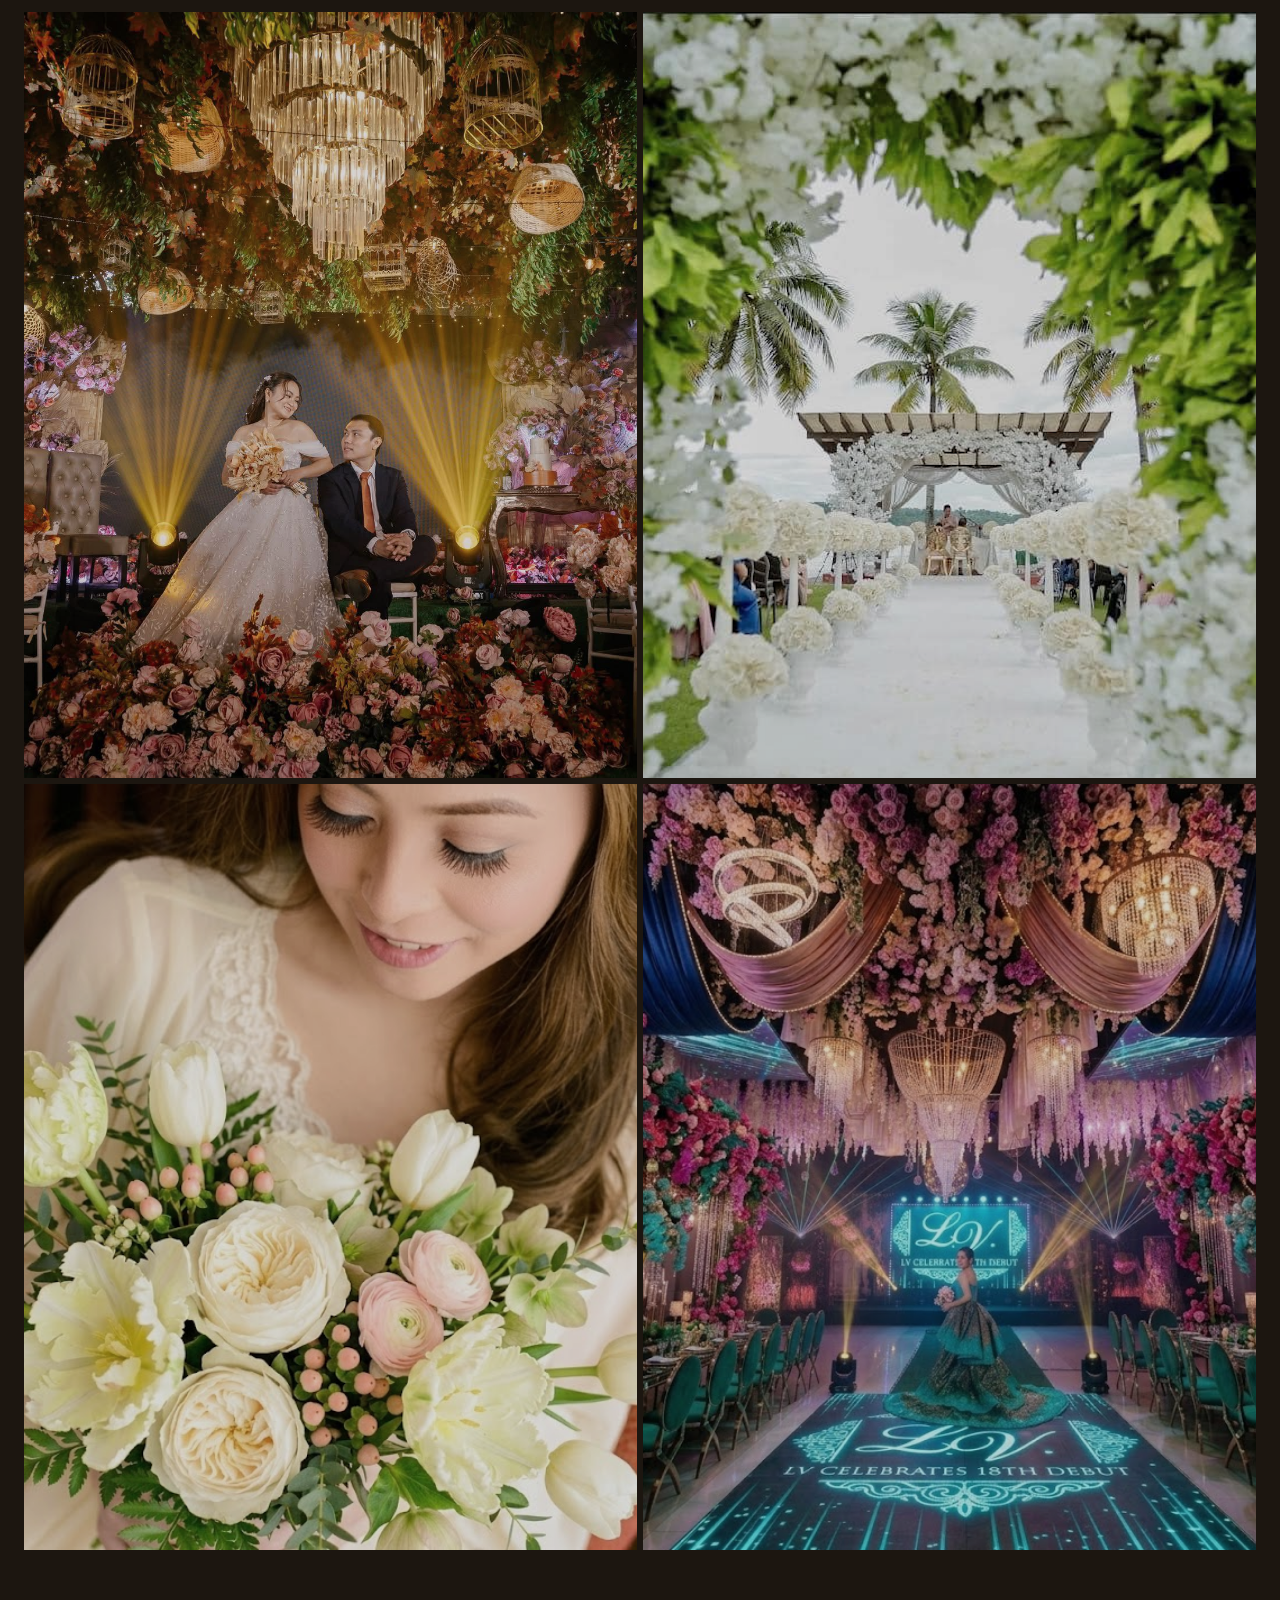
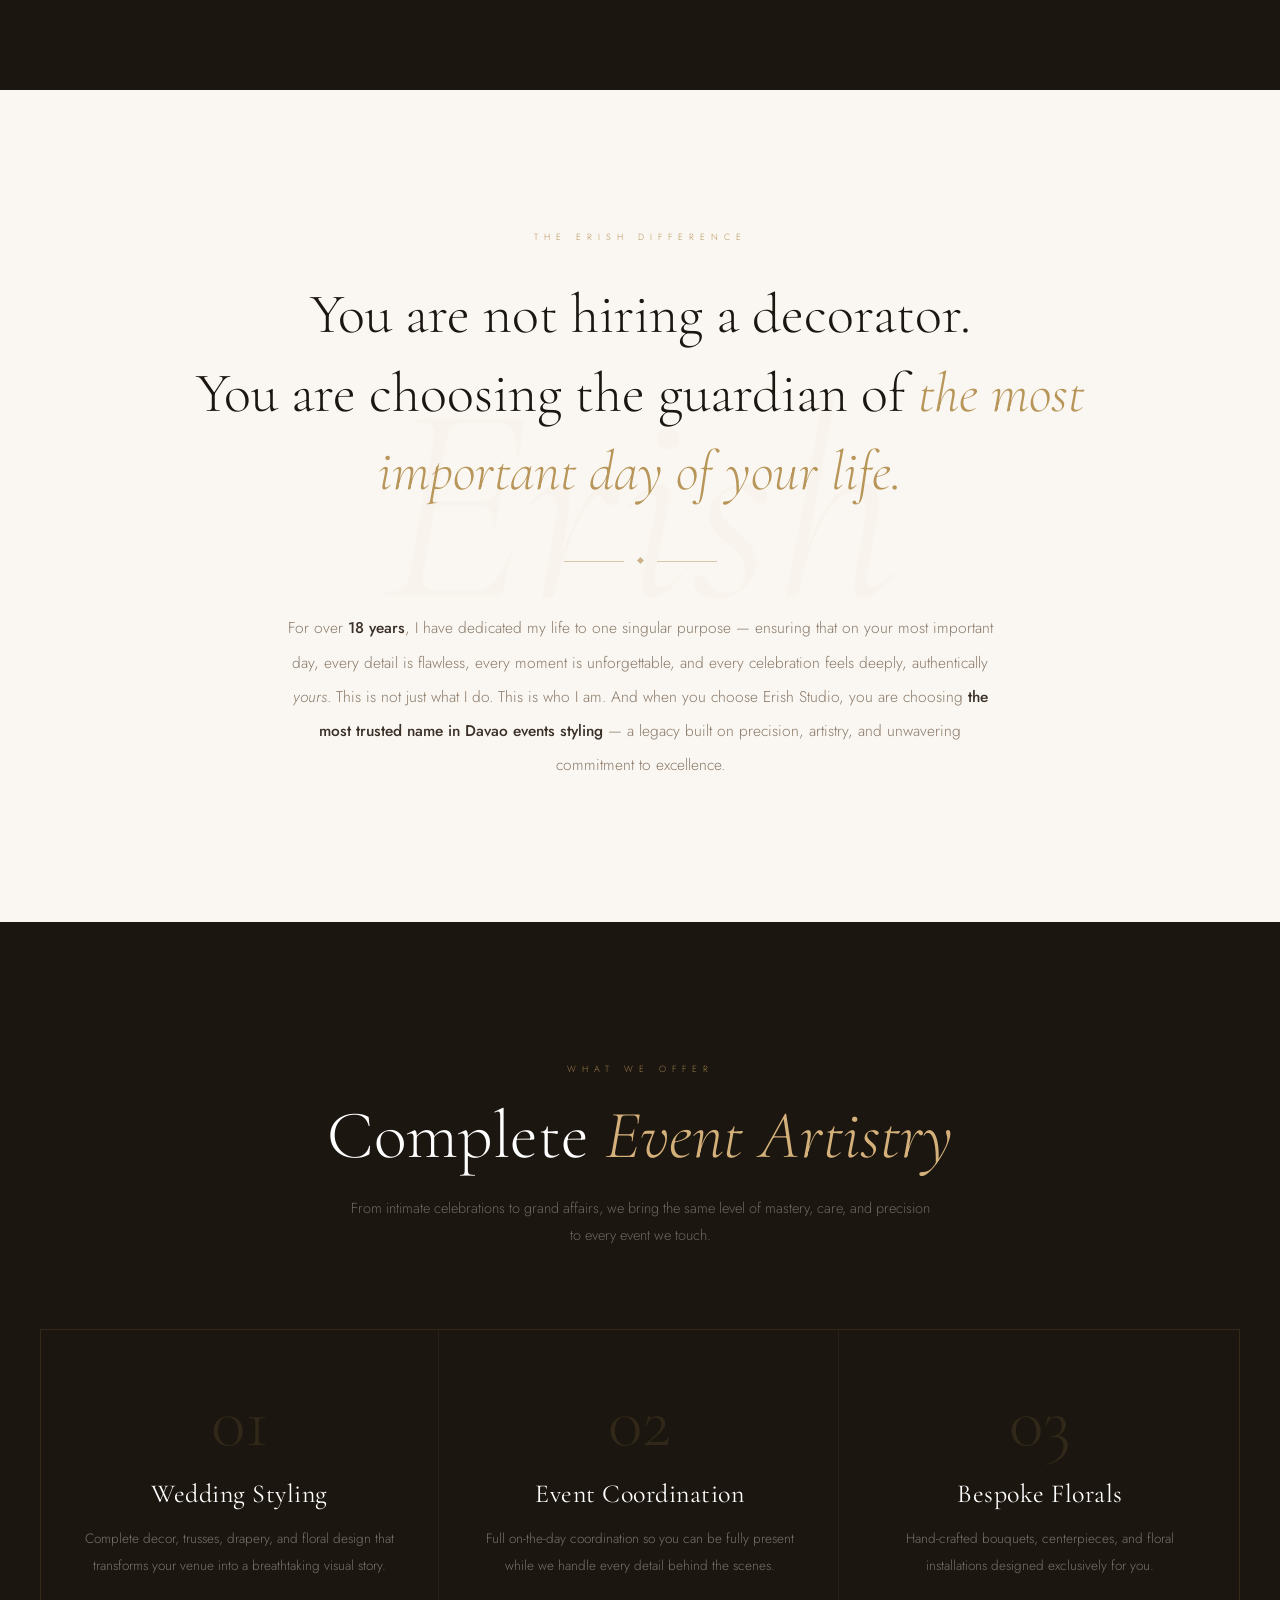
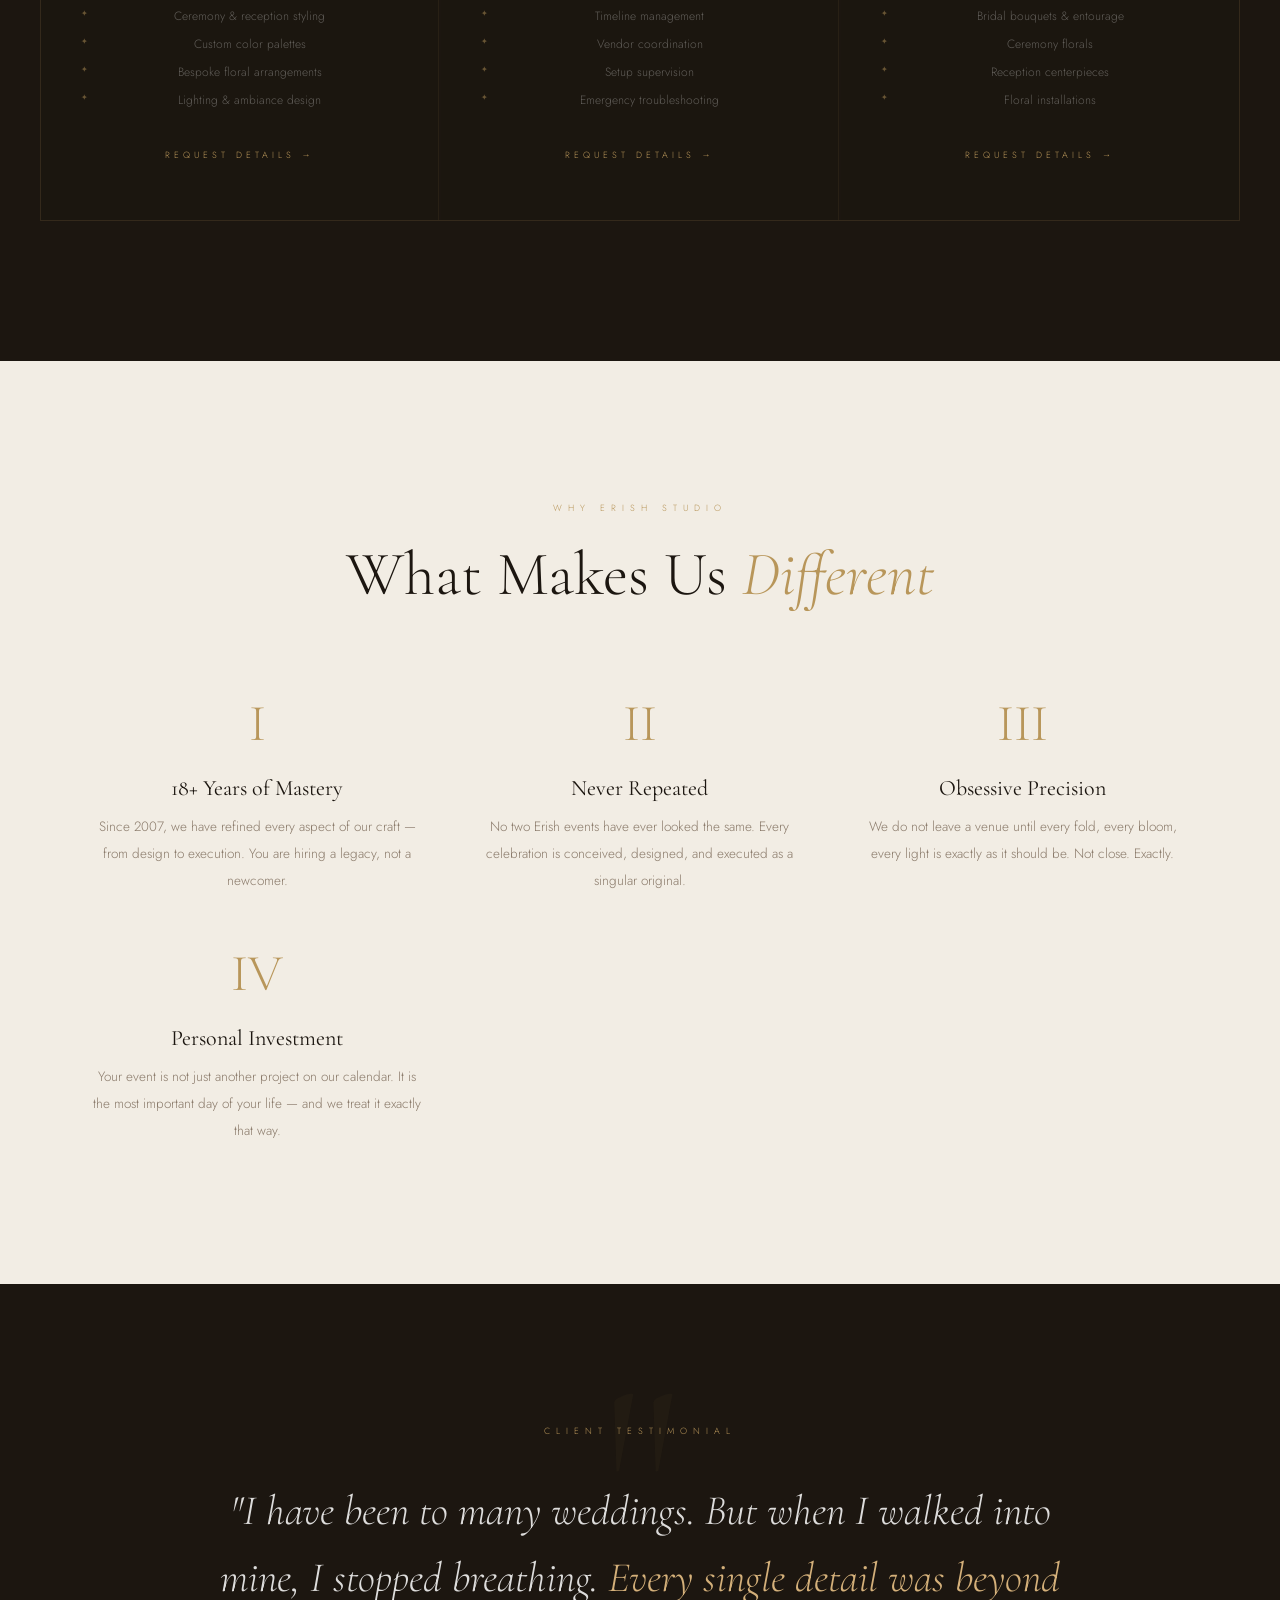
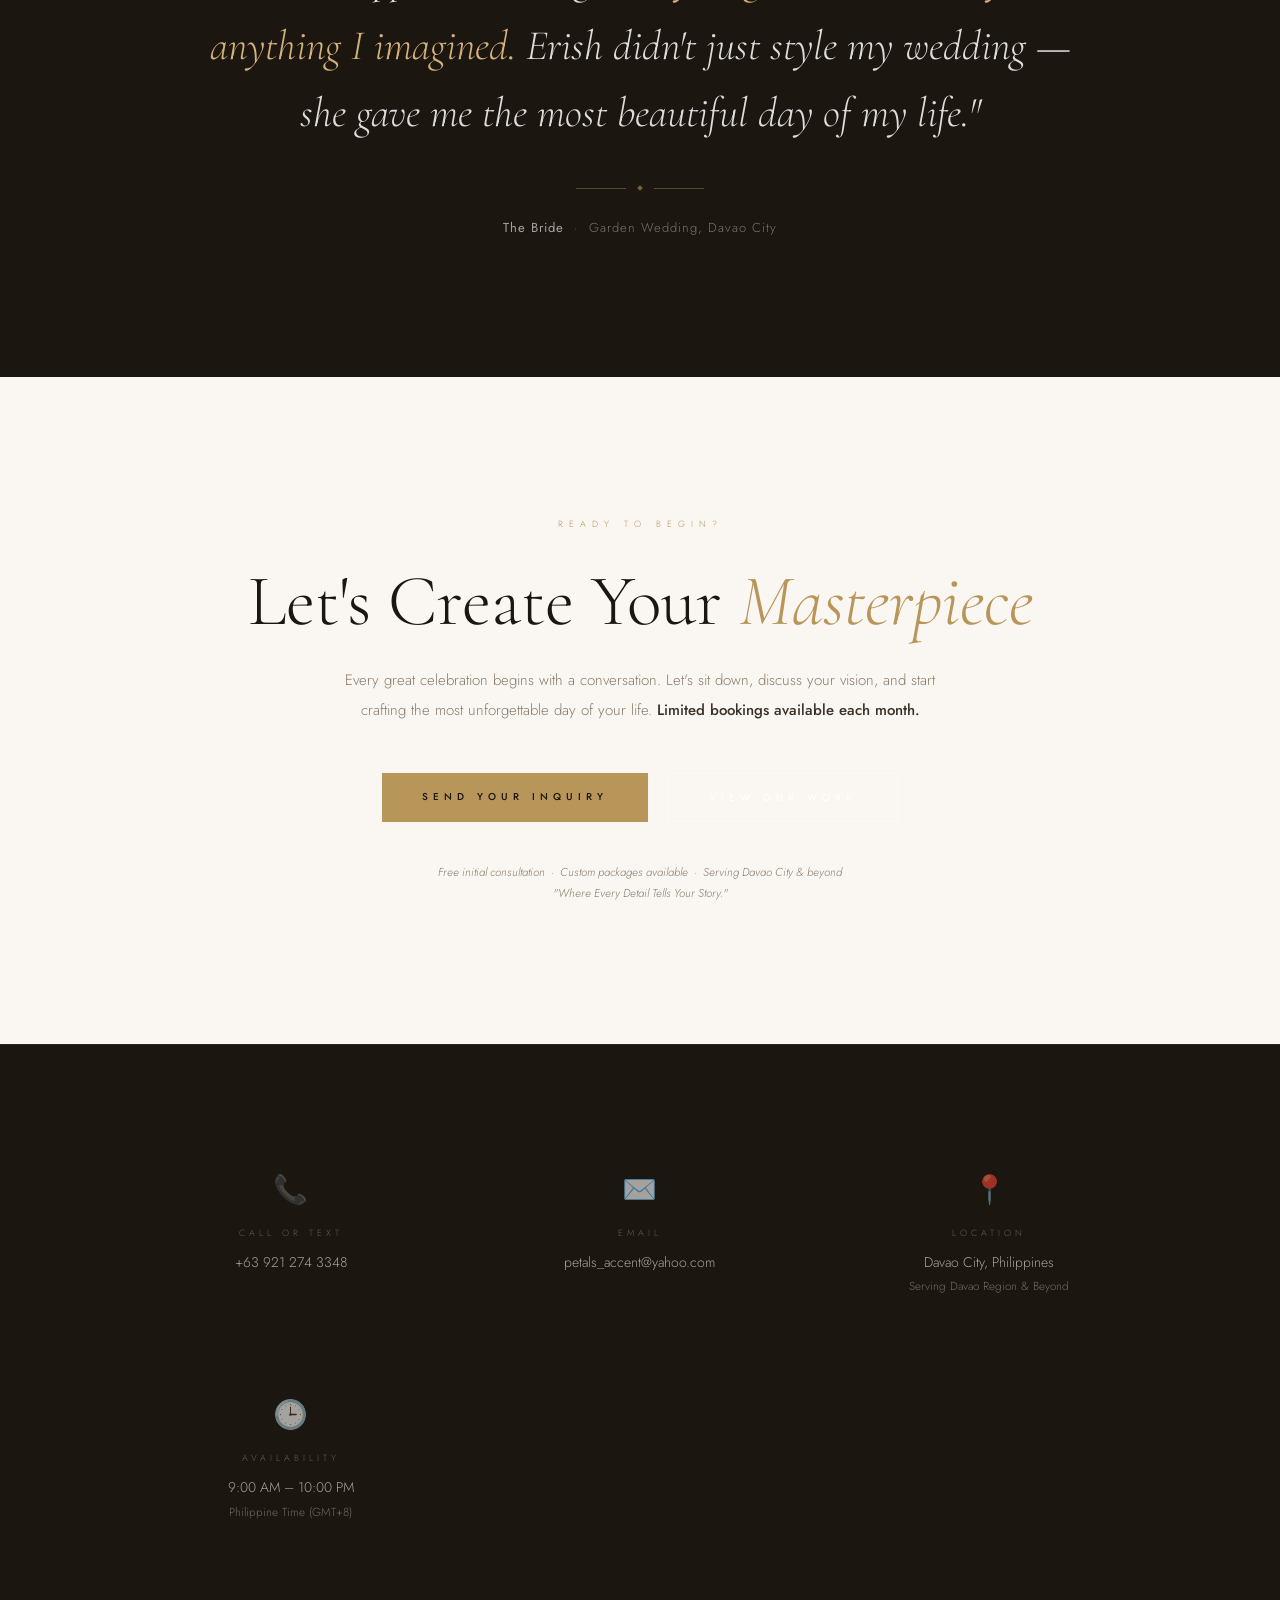
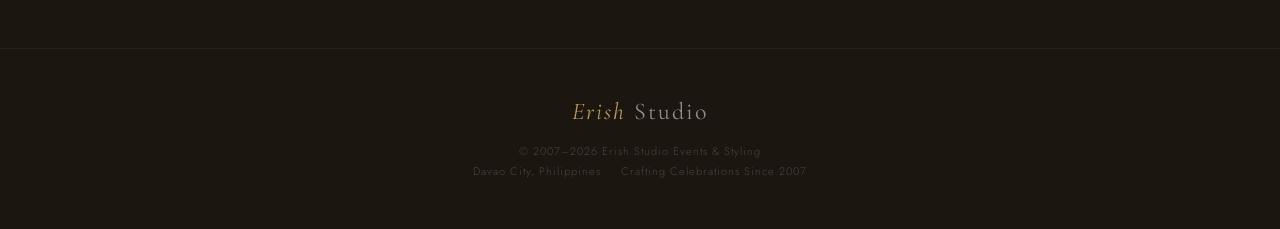
==== commit 4d8b250b: "Remove floating QR button and related functionality Removed floating QR button and its associated lo" ====
--- a/index.html
+++ b/index.html
@@ -311,15 +311,6 @@
   .hero-ctas{flex-direction:column;width:100%;}
   .btn-primary,.btn-ghost{width:100%;max-width:320px;}
   .btn-flagship{padding:24px 48px;}
-/* Floating QR Button */
-.floating-qr-btn{position:fixed;bottom:30px;right:30px;width:55px;height:55px;background:var(--gold);color:var(--dark);border-radius:50%;display:flex;align-items:center;justify-content:center;cursor:pointer;z-index:9999;box-shadow:0 4px 15px rgba(0,0,0,0.3);transition:transform 0.3s ease;font-weight:600;font-size:12px;text-transform:uppercase;}
-.floating-qr-btn:hover{transform:scale(1.1);}
-.qr-modal{display:none;position:fixed;inset:0;background:rgba(28,22,16,0.95);z-index:10000;align-items:center;justify-content:center;flex-direction:column;opacity:0;transition:opacity 0.3s ease;padding:20px;text-align:center;}
-.qr-modal.active{display:flex;opacity:1;}
-.qr-modal img{max-width:250px;border:5px solid #fff;margin-bottom:20px;}
-.qr-close-btn,.qr-download-btn{margin:5px;padding:10px 20px;cursor:pointer;font-family:inherit;border:none;}
-.qr-download-btn{background:var(--gold);color:var(--dark);font-weight:600;}
-.qr-close-btn{background:transparent;border:1px solid #fff;color:#fff;}
 }
 </style>
 </head>
@@ -762,41 +753,7 @@
 console.log("✓ START EXPERIENCE button: plays opening.mp3");
 console.log("✓ All other buttons & links: play velvet-snap.mp3");
 console.log("✓ System initialized successfully\n");
-// Floating QR Logic
-const floatingQRBtn = document.getElementById('floatingQRBtn');
-const qrModal = document.getElementById('qrModal');
-const qrCloseBtn = document.getElementById('qrCloseBtn');
-const qrDownloadBtn = document.getElementById('qrDownloadBtn');
-
-floatingQRBtn.addEventListener('click', () => {
-  if(typeof playAudio === 'function') playAudio();
-  qrModal.classList.add('active');
-  document.body.style.overflow = 'hidden';
-});
-
-function closeQRModal() {
-  qrModal.classList.remove('active');
-  document.body.style.overflow = 'auto';
-}
-
-qrCloseBtn.addEventListener('click', closeQRModal);
-qrModal.addEventListener('click', (e) => { if(e.target === qrModal) closeQRModal(); });
-
-qrDownloadBtn.addEventListener('click', () => {
-  if(typeof playAudio === 'function') playAudio();
-  const link = document.createElement('a');
-  link.href = 'images/studio-erish.png';
-  link.download = 'Erish-Studio-QR.png';
-  link.click();
-});
 </script>
 
-  <!-- Floating QR -->
-<div class="floating-qr-btn" id="floatingQRBtn">QR</div>
-<div class="qr-modal" id="qrModal">
-  <img src="images/studio-erish.png" alt="QR Code">
-  <button class="qr-download-btn" id="qrDownloadBtn">DOWNLOAD QR</button>
-  <button class="qr-close-btn" id="qrCloseBtn">CLOSE</button>
-</div>
 </body>
 </html>
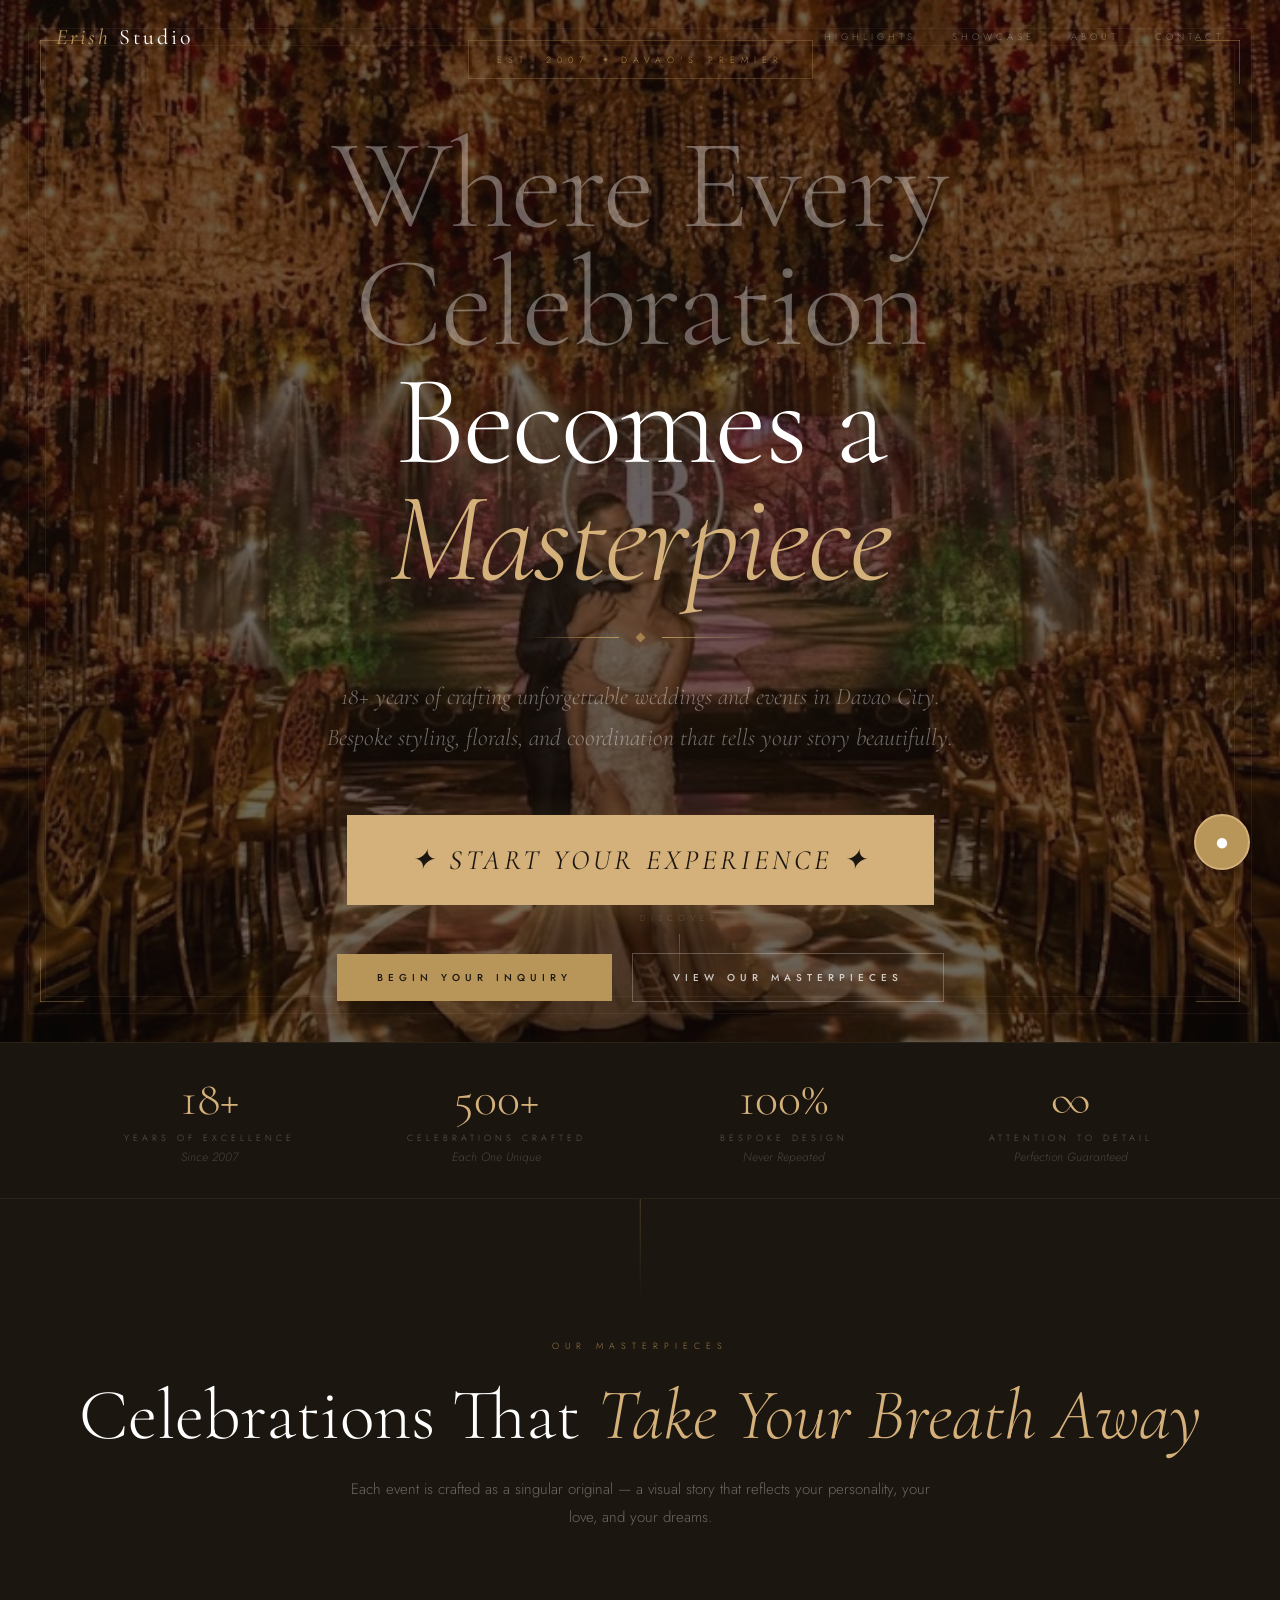
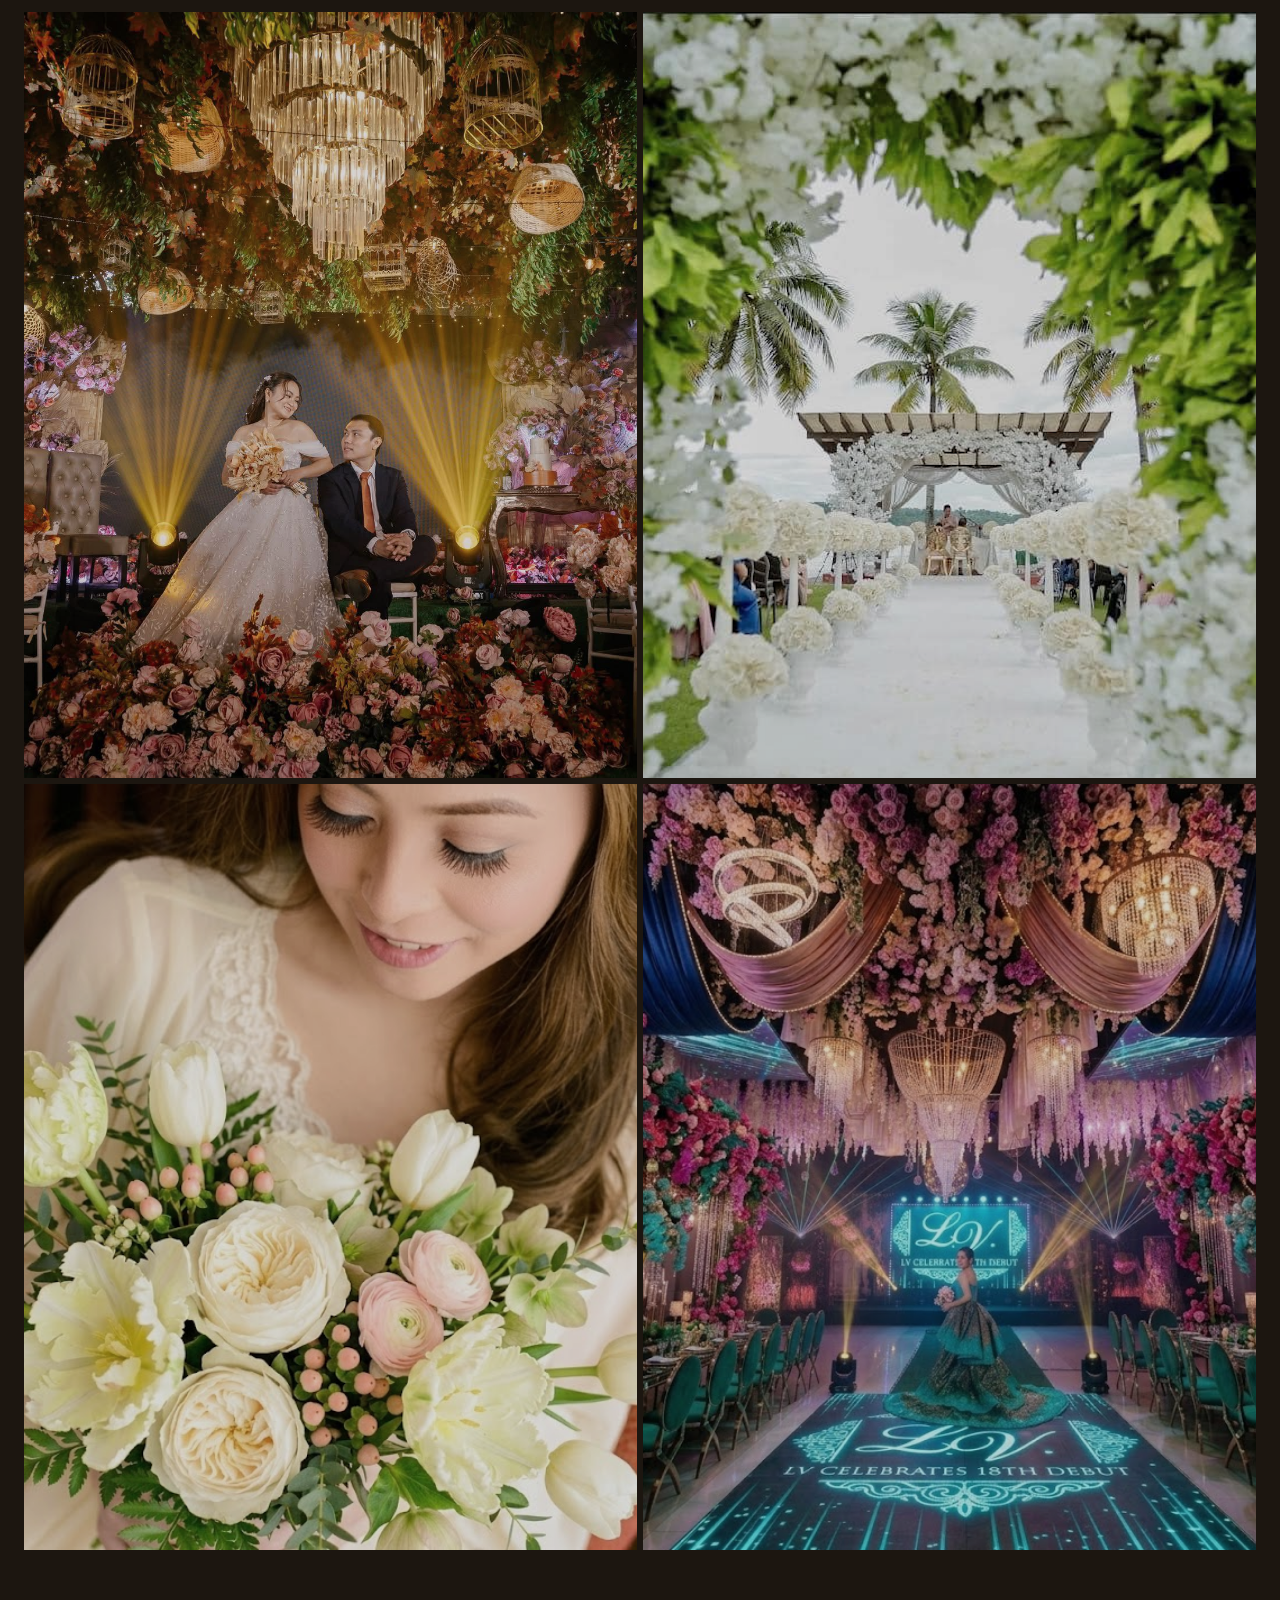
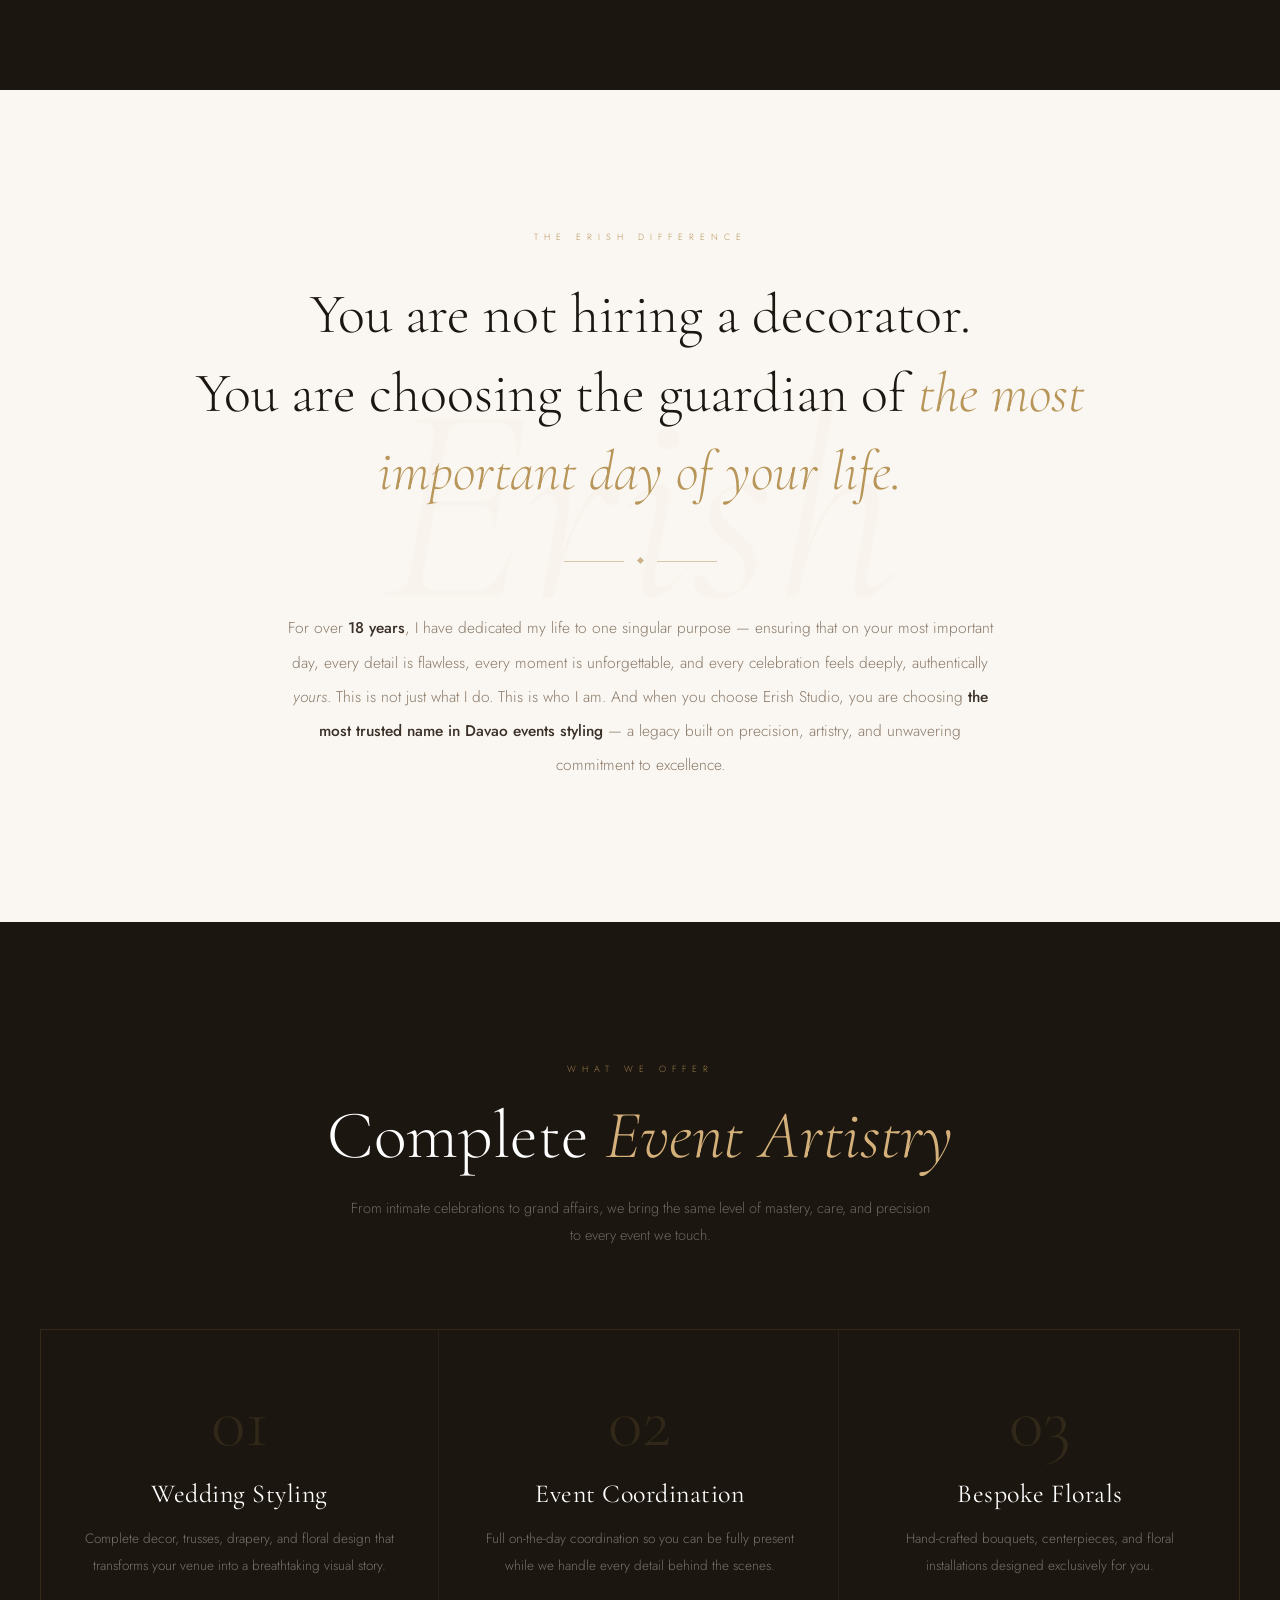
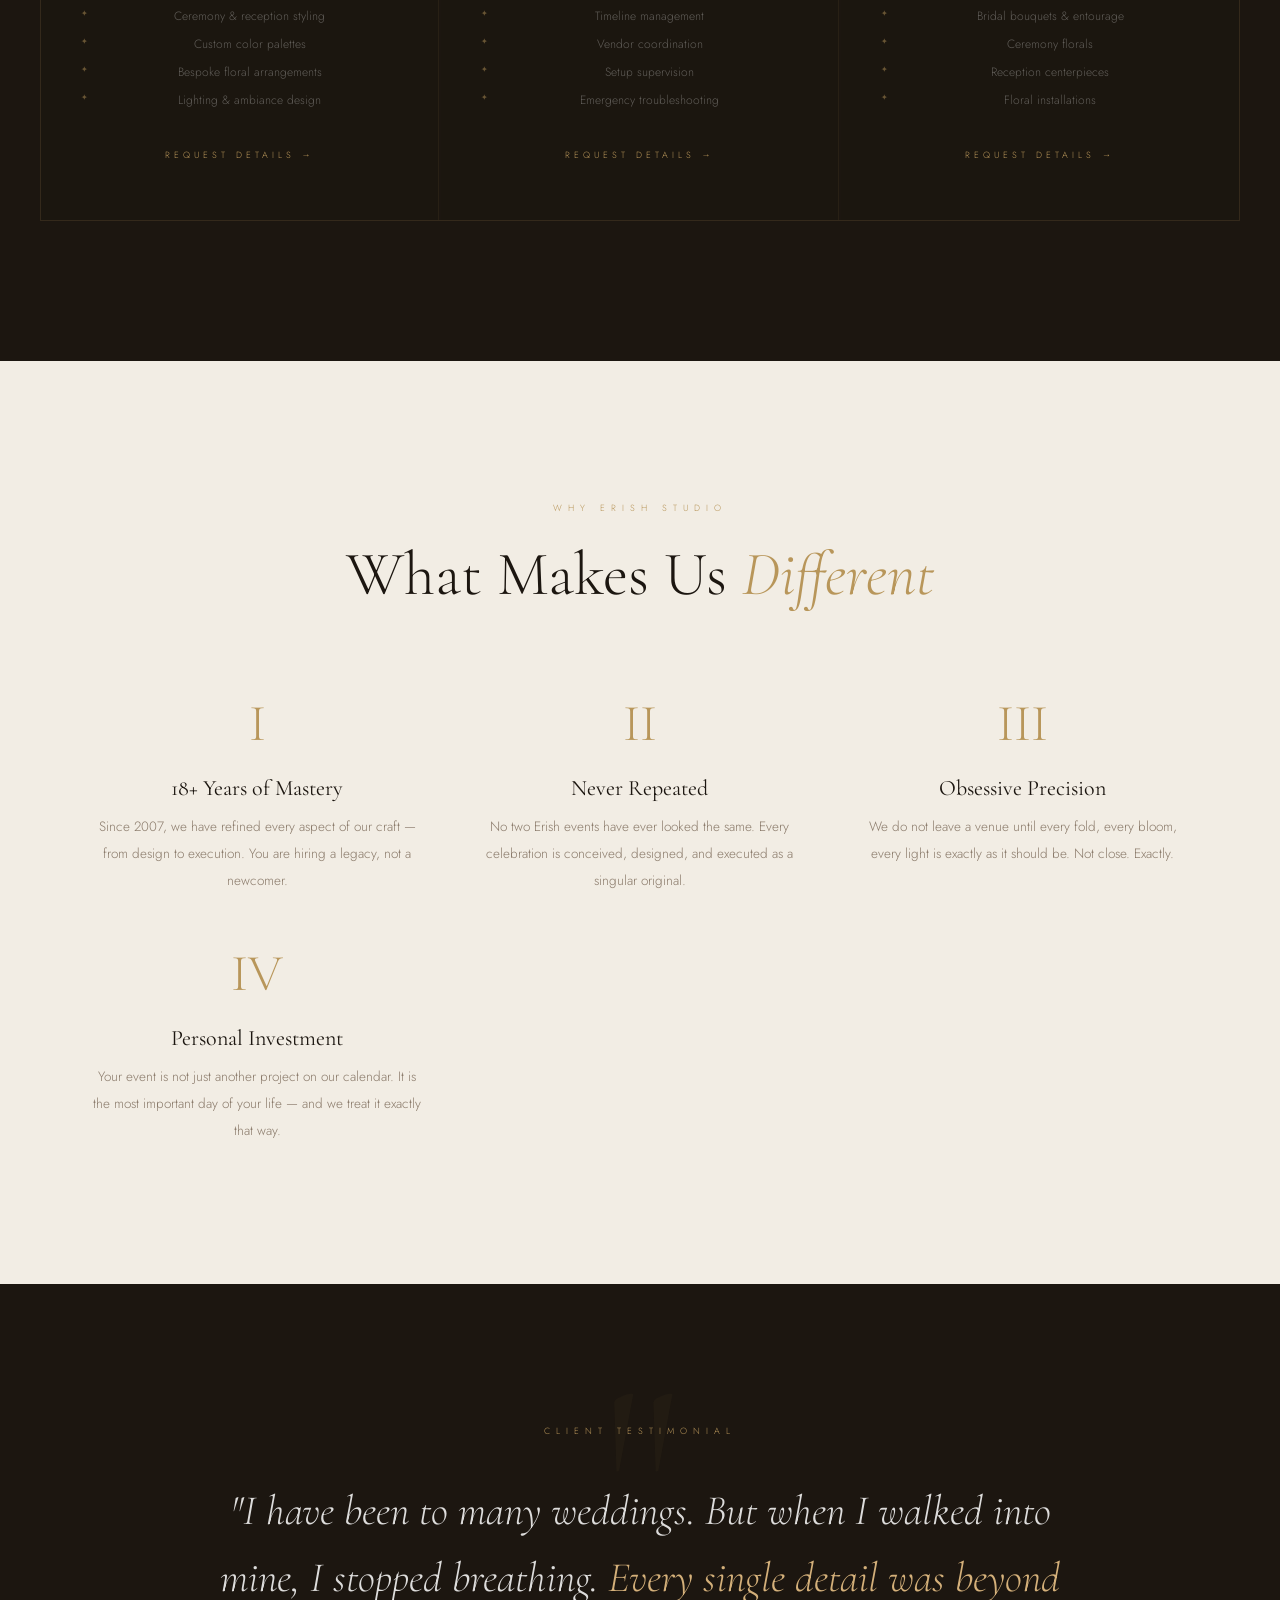
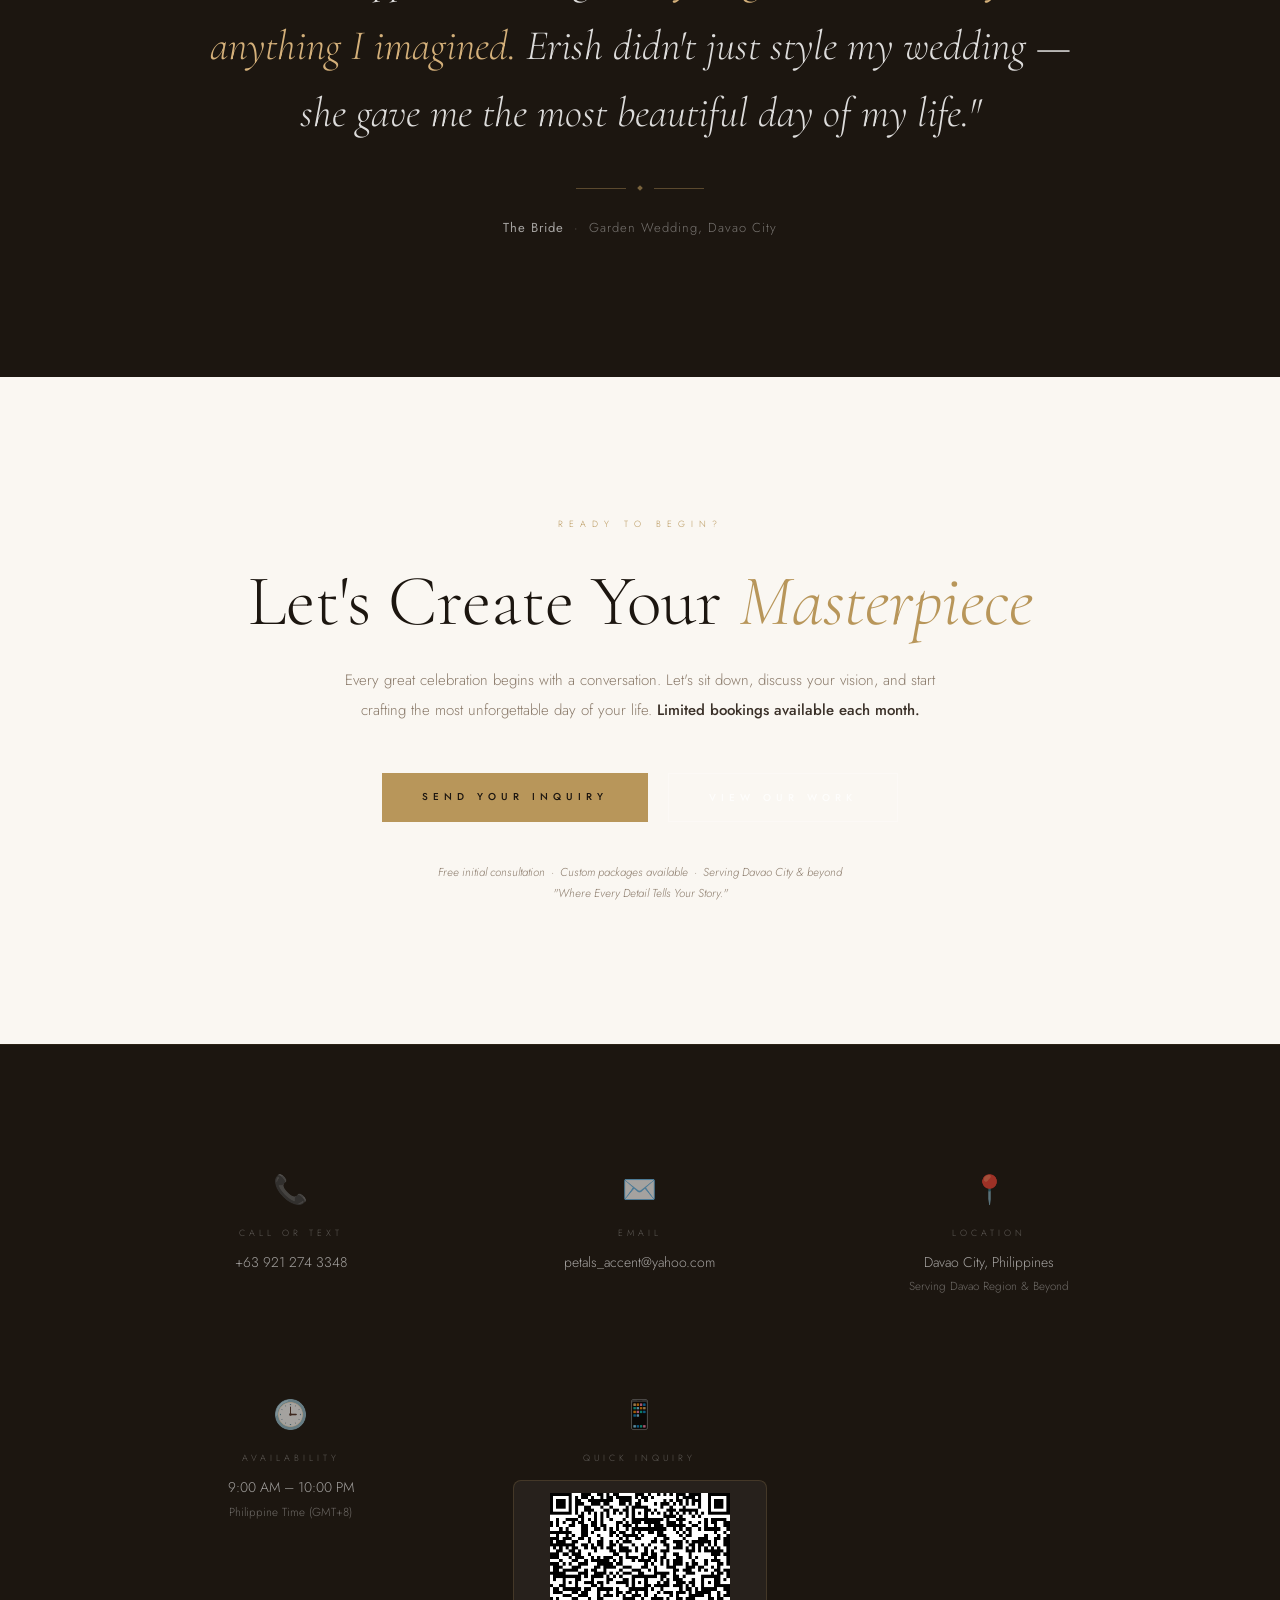
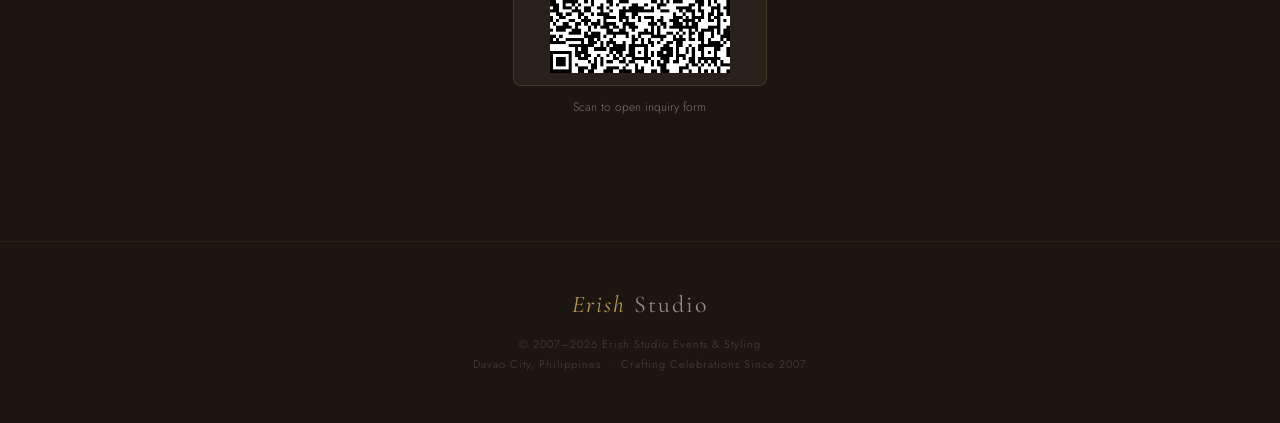
==== commit 608ccdec: "Implement floating QR code button and modal Added floating QR code button and modal for quick access" ====
--- a/index.html
+++ b/index.html
@@ -288,14 +288,226 @@
 .contact-value a{color:rgba(255,255,255,0.6);text-decoration:none;transition:color 0.3s;}
 .contact-value a:hover{color:var(--gold-lt);}
 
+/* ── QR CODE CONTACT ITEM ── */
+.contact-qr-item {
+  padding: 24px;
+}
+
+.contact-qr-icon {
+  font-size: 28px;
+  color: var(--gold);
+  margin-bottom: 16px;
+  opacity: 0.6;
+}
+
+.contact-qr-label {
+  font-size: 9px;
+  letter-spacing: 4px;
+  text-transform: uppercase;
+  color: rgba(255, 255, 255, 0.3);
+  margin-bottom: 16px;
+}
+
+.contact-qr-image {
+  background: rgba(255, 255, 255, 0.05);
+  border: 1px solid rgba(184, 150, 90, 0.2);
+  border-radius: 8px;
+  padding: 12px;
+  margin-bottom: 12px;
+  cursor: pointer;
+  transition: all 0.3s ease;
+}
+
+.contact-qr-image:hover {
+  border-color: rgba(184, 150, 90, 0.5);
+  background: rgba(184, 150, 90, 0.05);
+}
+
+.contact-qr-image img {
+  width: 100%;
+  max-width: 180px;
+  height: auto;
+  display: block;
+  margin: 0 auto;
+}
+
+.contact-qr-desc {
+  font-size: 12px;
+  color: rgba(255, 255, 255, 0.4);
+  line-height: 1.6;
+}
+
 /* ── FOOTER ── */
 footer{background:var(--dark);padding:48px 24px;border-top:0.5px solid rgba(184,150,90,0.08);text-align:center;position:relative;z-index:10;}
 .f-logo{font-family:'Cormorant Garamond',serif;font-size:24px;font-weight:400;color:rgba(255,255,255,0.5);letter-spacing:2px;margin-bottom:16px;}
 .f-logo em{font-style:italic;color:var(--gold);}
 .f-note{font-size:11px;color:rgba(255,255,255,0.2);letter-spacing:1px;line-height:1.8;}
 
+/* ===== FLOATING QR CODE CSS ===== */
+.floating-qr-btn {
+  position: fixed;
+  bottom: 30px;
+  right: 30px;
+  z-index: 999;
+  width: 56px;
+  height: 56px;
+  border-radius: 50%;
+  background: var(--gold);
+  border: 2px solid var(--gold-lt);
+  cursor: pointer;
+  display: flex;
+  align-items: center;
+  justify-content: center;
+  box-shadow: 0 4px 16px rgba(28, 22, 16, 0.15);
+  transition: all 0.3s ease;
+  font-size: 24px;
+  color: #fff;
+}
+
+.floating-qr-btn:hover {
+  background: var(--gold-lt);
+  transform: scale(1.08);
+}
+
+.floating-qr-btn:active {
+  transform: scale(0.95);
+}
+
+.qr-modal {
+  display: none;
+  position: fixed;
+  inset: 0;
+  background: rgba(28, 22, 16, 0.95);
+  z-index: 1001;
+  align-items: center;
+  justify-content: center;
+  backdrop-filter: blur(10px);
+  animation: fadeIn 0.3s ease;
+}
+
+.qr-modal.active {
+  display: flex;
+}
+
+.qr-modal-content {
+  background: var(--cream);
+  border-radius: 8px;
+  padding: 2.5rem;
+  max-width: 420px;
+  width: 90%;
+  text-align: center;
+  animation: slideUp 0.4s ease;
+  position: relative;
+}
+
+.qr-modal-close {
+  position: absolute;
+  top: 16px;
+  right: 16px;
+  width: 32px;
+  height: 32px;
+  background: transparent;
+  border: 1px solid var(--border);
+  color: var(--dark);
+  font-size: 20px;
+  cursor: pointer;
+  display: flex;
+  align-items: center;
+  justify-content: center;
+  transition: all 0.3s ease;
+  border-radius: 4px;
+}
+
+.qr-modal-close:hover {
+  border-color: var(--gold);
+  color: var(--gold);
+}
+
+.qr-modal-header {
+  font-family: 'Cormorant Garamond', serif;
+  font-size: 24px;
+  font-weight: 400;
+  color: var(--dark);
+  margin-bottom: 8px;
+  letter-spacing: 1px;
+}
+
+.qr-modal-subtext {
+  font-size: 12px;
+  color: var(--muted);
+  margin-bottom: 24px;
+  letter-spacing: 2px;
+  text-transform: uppercase;
+}
+
+.qr-modal-image {
+  background: linear-gradient(135deg, var(--warm) 0%, #fff 100%);
+  border: 2px solid var(--gold);
+  border-radius: 8px;
+  padding: 20px;
+  margin-bottom: 24px;
+}
+
+.qr-modal-image img {
+  width: 100%;
+  max-width: 240px;
+  height: auto;
+  display: block;
+  margin: 0 auto;
+}
+
+.qr-modal-buttons {
+  display: flex;
+  gap: 12px;
+  justify-content: center;
+}
+
+.qr-btn {
+  padding: 12px 24px;
+  background: var(--gold);
+  color: var(--dark);
+  border: none;
+  border-radius: 4px;
+  font-size: 10px;
+  letter-spacing: 3px;
+  text-transform: uppercase;
+  font-weight: 500;
+  cursor: pointer;
+  transition: all 0.3s ease;
+  font-family: 'Jost', sans-serif;
+}
+
+.qr-btn:hover {
+  background: var(--gold-lt);
+  letter-spacing: 4px;
+}
+
+.qr-btn-secondary {
+  padding: 12px 24px;
+  background: transparent;
+  color: var(--dark);
+  border: 0.5px solid var(--gold);
+  border-radius: 4px;
+  font-size: 10px;
+  letter-spacing: 3px;
+  text-transform: uppercase;
+  font-weight: 400;
+  cursor: pointer;
+  transition: all 0.3s ease;
+  font-family: 'Jost', sans-serif;
+}
+
+.qr-btn-secondary:hover {
+  background: var(--gold);
+  color: var(--dark);
+  letter-spacing: 4px;
+}
+
 /* ── ANIMATIONS ── */
 @keyframes fadeUp{from{opacity:0;transform:translateY(40px);}to{opacity:1;transform:translateY(0);}}
+@keyframes fadeIn{from{opacity:0;}to{opacity:1;}}
+@keyframes slideUp{from{opacity:0;transform:translateY(40px);}to{opacity:1;transform:translateY(0);}}
+
 .reveal{opacity:0;transform:translateY(32px);transition:opacity 1s ease,transform 1s ease;}
 .reveal.visible{opacity:1;transform:translateY(0);}
 
@@ -311,6 +523,28 @@
   .hero-ctas{flex-direction:column;width:100%;}
   .btn-primary,.btn-ghost{width:100%;max-width:320px;}
   .btn-flagship{padding:24px 48px;}
+
+  .floating-qr-btn {
+    width: 48px;
+    height: 48px;
+    bottom: 20px;
+    right: 16px;
+    font-size: 20px;
+    box-shadow: 0 2px 8px rgba(28, 22, 16, 0.1);
+  }
+
+  .qr-modal-content {
+    padding: 2rem;
+  }
+
+  .qr-modal-header {
+    font-size: 20px;
+  }
+
+  .qr-btn, .qr-btn-secondary {
+    padding: 10px 20px;
+    font-size: 9px;
+  }
 }
 </style>
 </head>
@@ -626,6 +860,16 @@
       <div class="contact-label">Availability</div>
       <div class="contact-value">9:00 AM – 10:00 PM<br/><small style="opacity:0.6;">Philippine Time (GMT+8)</small></div>
     </div>
+
+    <!-- NEW: Google Form QR Code Contact Item -->
+    <div class="contact-item contact-qr-item reveal">
+      <div class="contact-qr-icon">📱</div>
+      <div class="contact-qr-label">Quick Inquiry</div>
+      <div class="contact-qr-image" id="googleFormQRImage" title="Click to enlarge or scan">
+        <img src="images/google-form-qr.png" alt="Google Form QR Code" />
+      </div>
+      <div class="contact-qr-desc">Scan to open inquiry form</div>
+    </div>
   </div>
 </section>
 
@@ -637,6 +881,25 @@
     Davao City, Philippines &nbsp;·&nbsp; Crafting Celebrations Since 2007
   </div>
 </footer>
+
+<!-- Floating QR Button -->
+<button class="floating-qr-btn" id="floatingQRBtn" title="Scan QR Code">●</button>
+
+<!-- QR Modal -->
+<div class="qr-modal" id="qrModal">
+  <div class="qr-modal-content">
+    <button class="qr-modal-close" id="qrModalClose">✕</button>
+    <h3 class="qr-modal-header">Scan to Visit</h3>
+    <p class="qr-modal-subtext">Studio-Erish.Pages.Dev</p>
+    <div class="qr-modal-image">
+      <img src="images/studio-erish.png" alt="Erish Studio QR Code" />
+    </div>
+    <div class="qr-modal-buttons">
+      <button class="qr-btn" id="qrDownloadBtn">Download</button>
+      <button class="qr-btn-secondary" id="qrCloseBtn">Close</button>
+    </div>
+  </div>
+</div>
 
 <!-- ════════════════════════════════════════════ -->
 <!-- MASTER AUDIO SCRIPT ── -->
@@ -746,12 +1009,58 @@
 reveals.forEach(r => observer.observe(r));
 console.log("✓ Scroll reveal animations active");
 
+/* ===== FLOATING QR CODE JAVASCRIPT ===== */
+const floatingQRBtn = document.getElementById('floatingQRBtn');
+const qrModal = document.getElementById('qrModal');
+const qrModalClose = document.getElementById('qrModalClose');
+const qrCloseBtn = document.getElementById('qrCloseBtn');
+const qrDownloadBtn = document.getElementById('qrDownloadBtn');
+
+floatingQRBtn.addEventListener('click', () => {
+  velvetSnap.currentTime = 0;
+  velvetSnap.play().catch(err => console.log('Audio blocked'));
+  qrModal.classList.add('active');
+  document.body.style.overflow = 'hidden';
+});
+
+function closeQRModal() {
+  qrModal.classList.remove('active');
+  document.body.style.overflow = 'auto';
+}
+
+qrModalClose.addEventListener('click', closeQRModal);
+qrCloseBtn.addEventListener('click', closeQRModal);
+
+qrModal.addEventListener('click', (e) => {
+  if (e.target === qrModal) {
+    closeQRModal();
+  }
+});
+
+qrDownloadBtn.addEventListener('click', () => {
+  velvetSnap.currentTime = 0;
+  velvetSnap.play().catch(err => console.log('Audio blocked'));
+  const link = document.createElement('a');
+  link.href = 'images/studio-erish.png';
+  link.download = 'Erish-Studio-QR.png';
+  link.click();
+});
+
+document.addEventListener('keydown', (e) => {
+  if (qrModal.classList.contains('active') && e.key === 'Escape') {
+    closeQRModal();
+  }
+});
+
+console.log('✓ Floating QR Code System Loaded');
+
 // ════ DIAGNOSTIC SUMMARY ════
 console.log("\n╔════════════════════════════════════════════════════════╗");
 console.log("║  ERISH STUDIO AUDIO SYSTEM - READY                   ║");
 console.log("╚════════════════════════════════════════════════════════╝");
 console.log("✓ START EXPERIENCE button: plays opening.mp3");
 console.log("✓ All other buttons & links: play velvet-snap.mp3");
+console.log("✓ Floating QR button: active & functional");
 console.log("✓ System initialized successfully\n");
 </script>
 
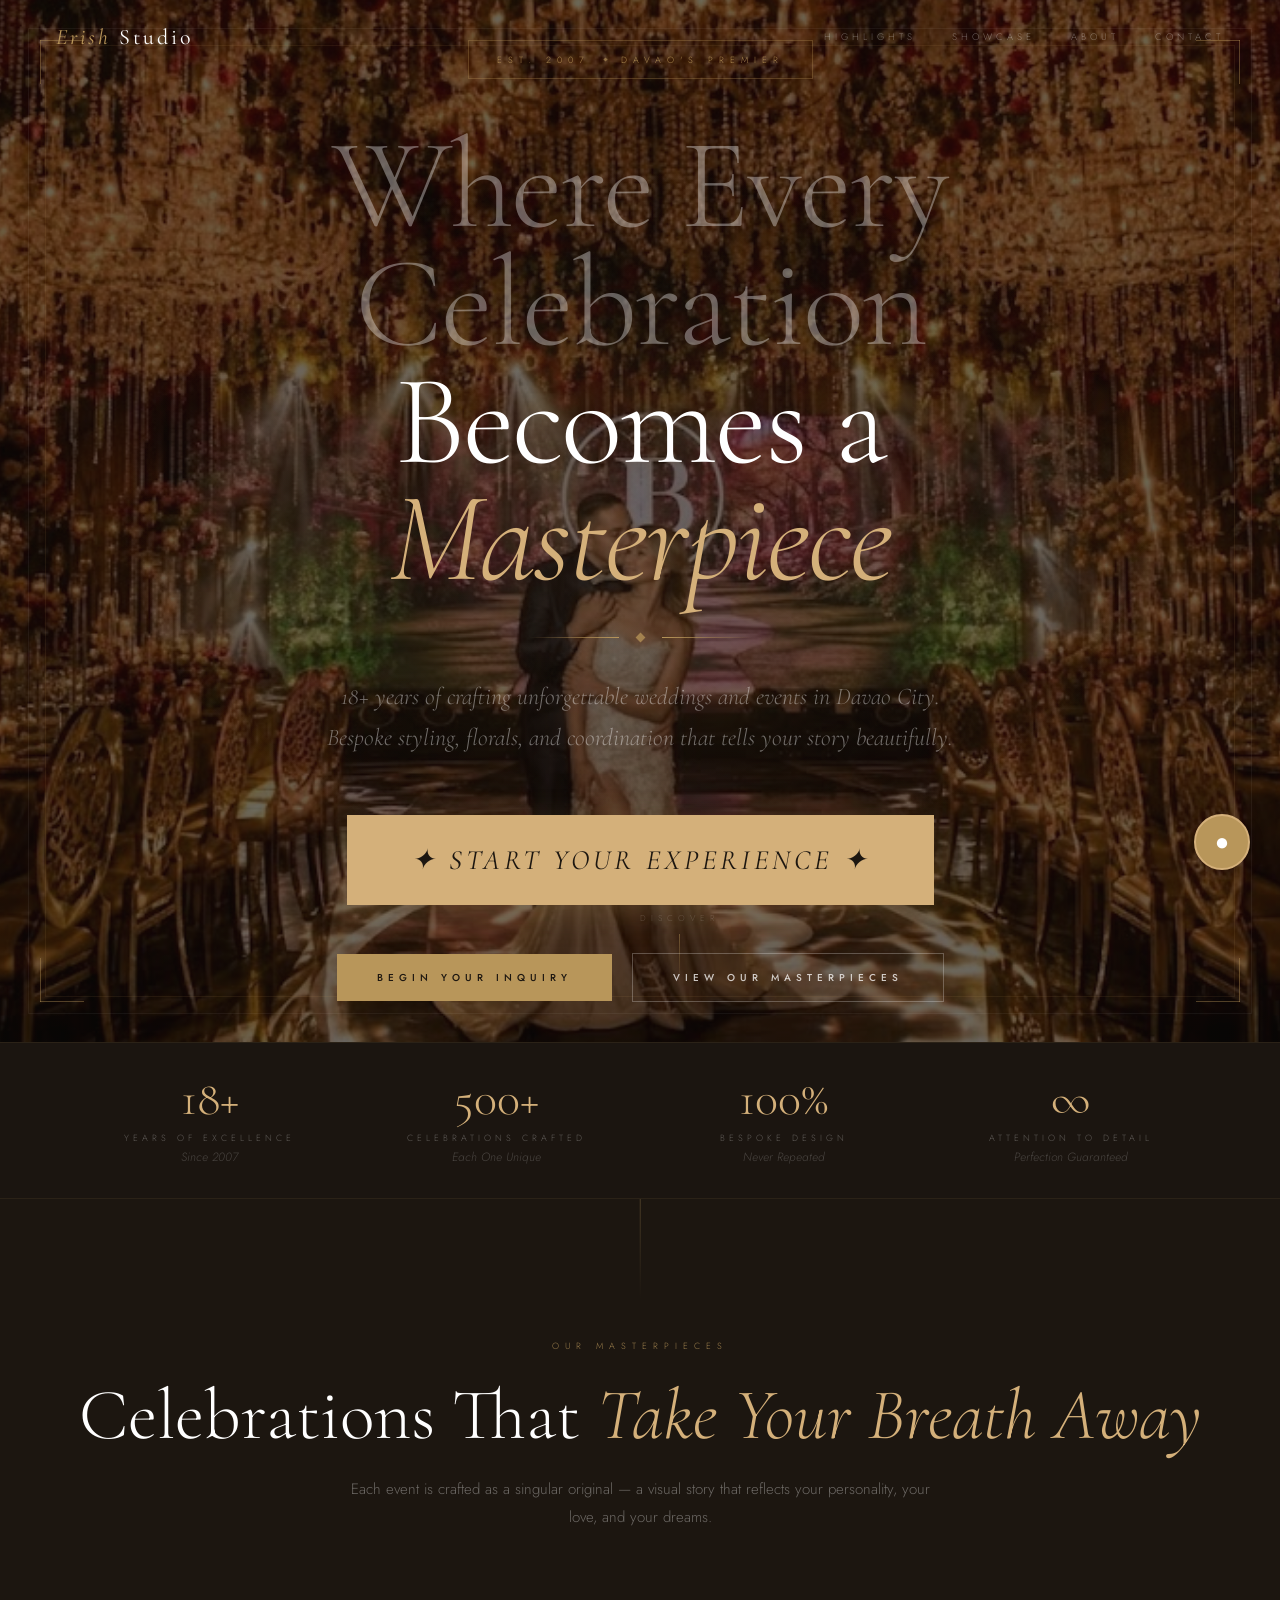
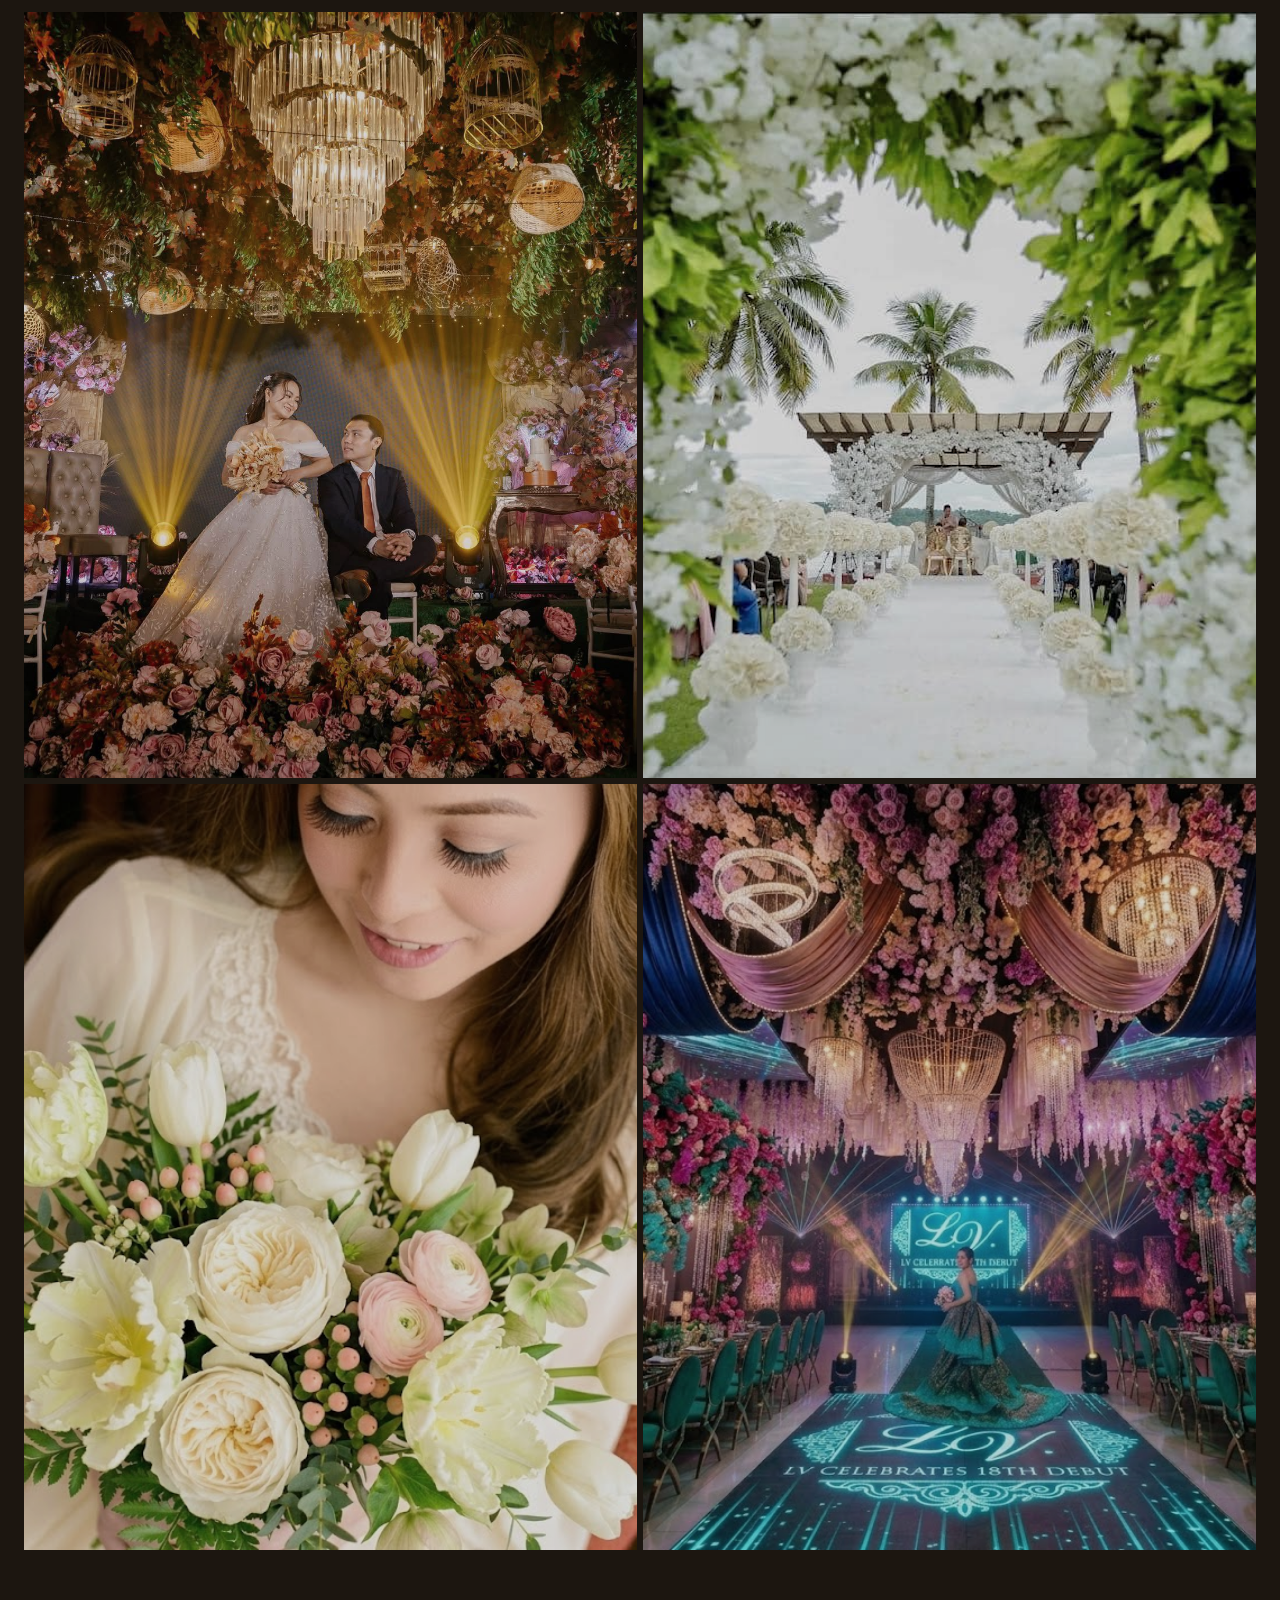
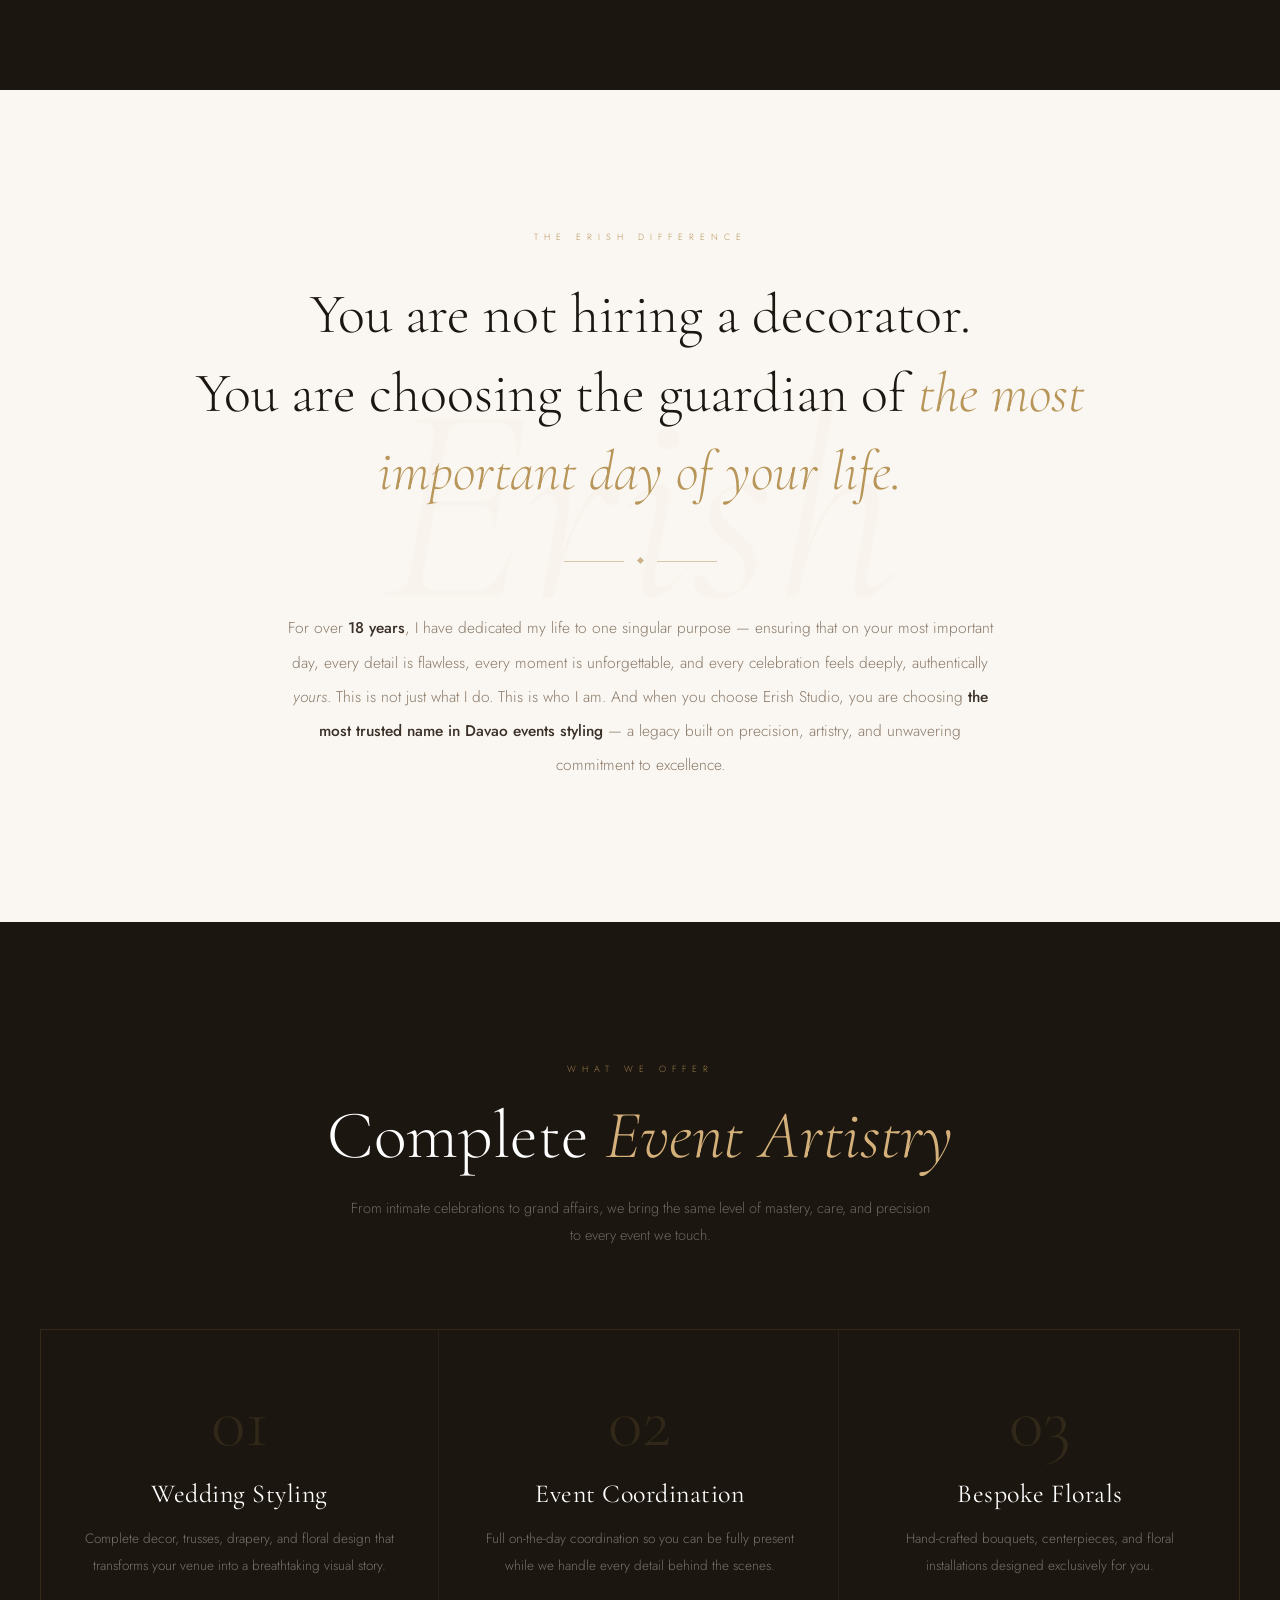
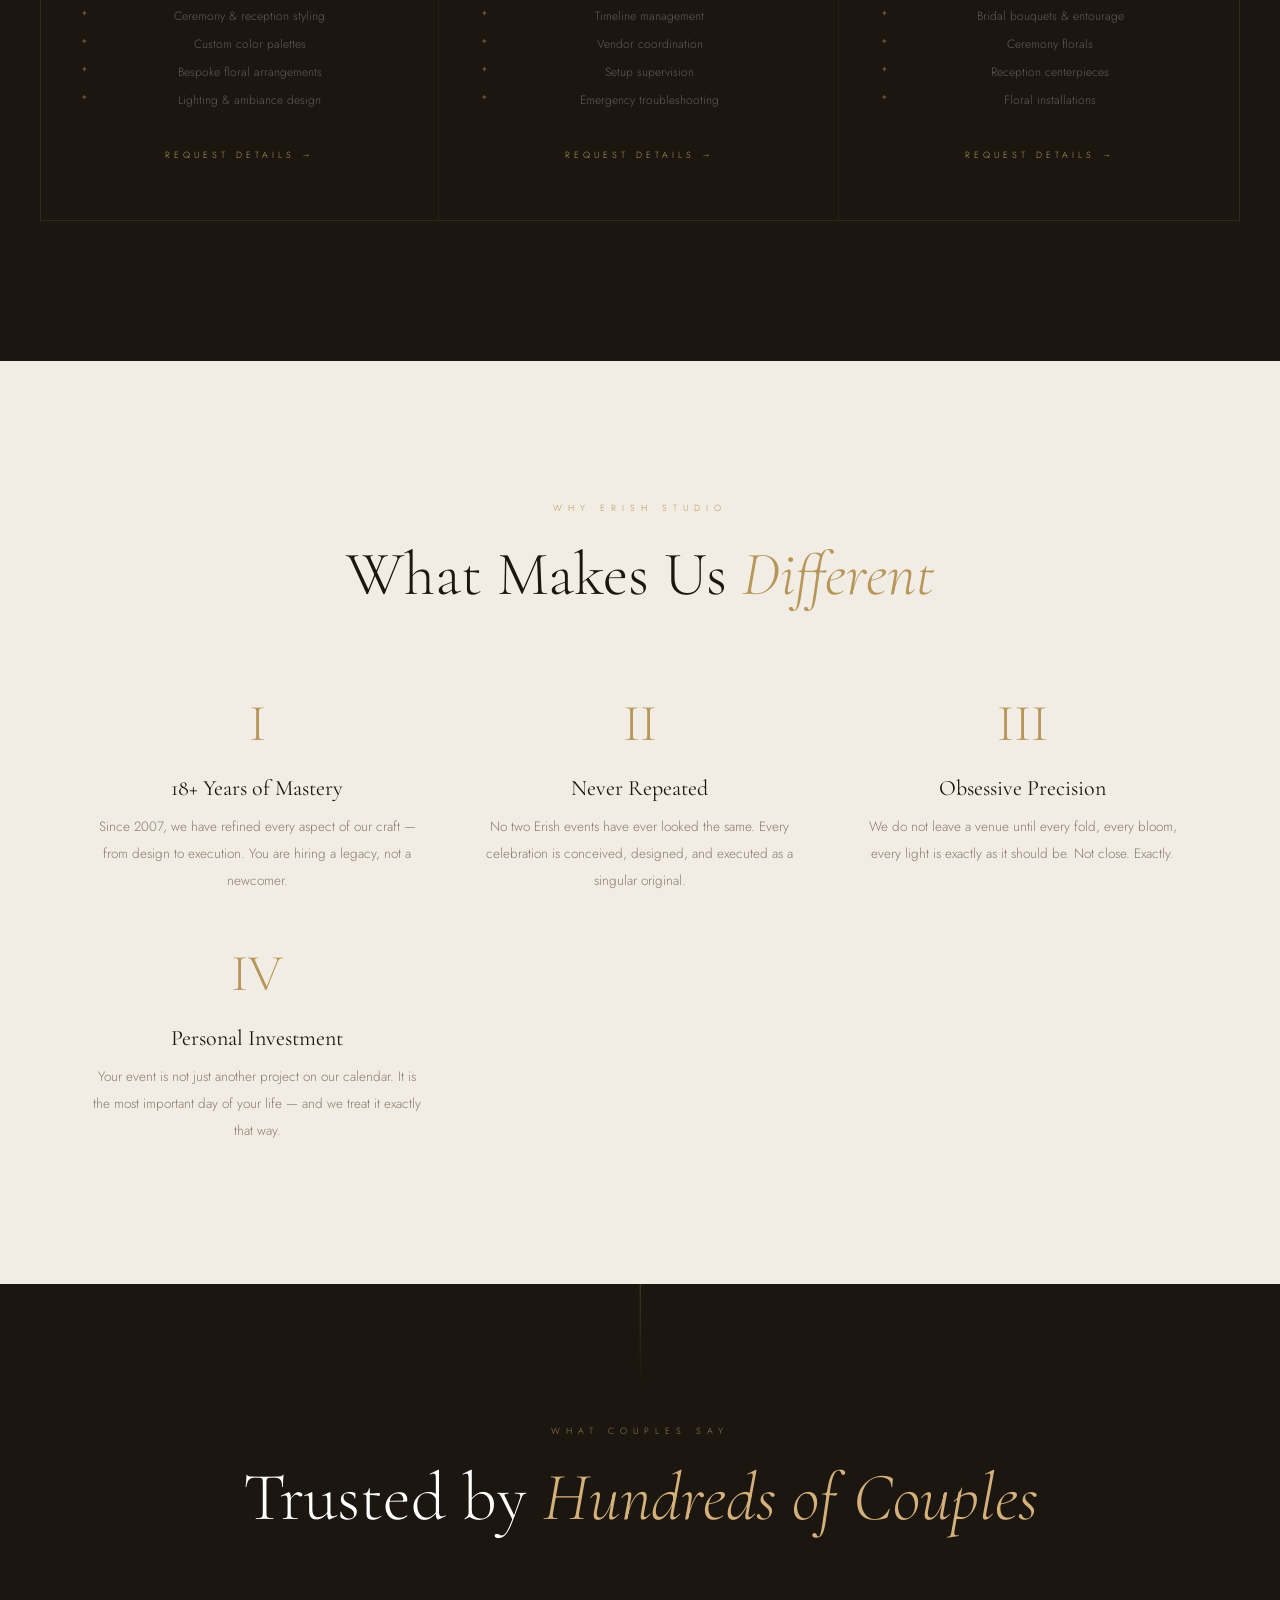
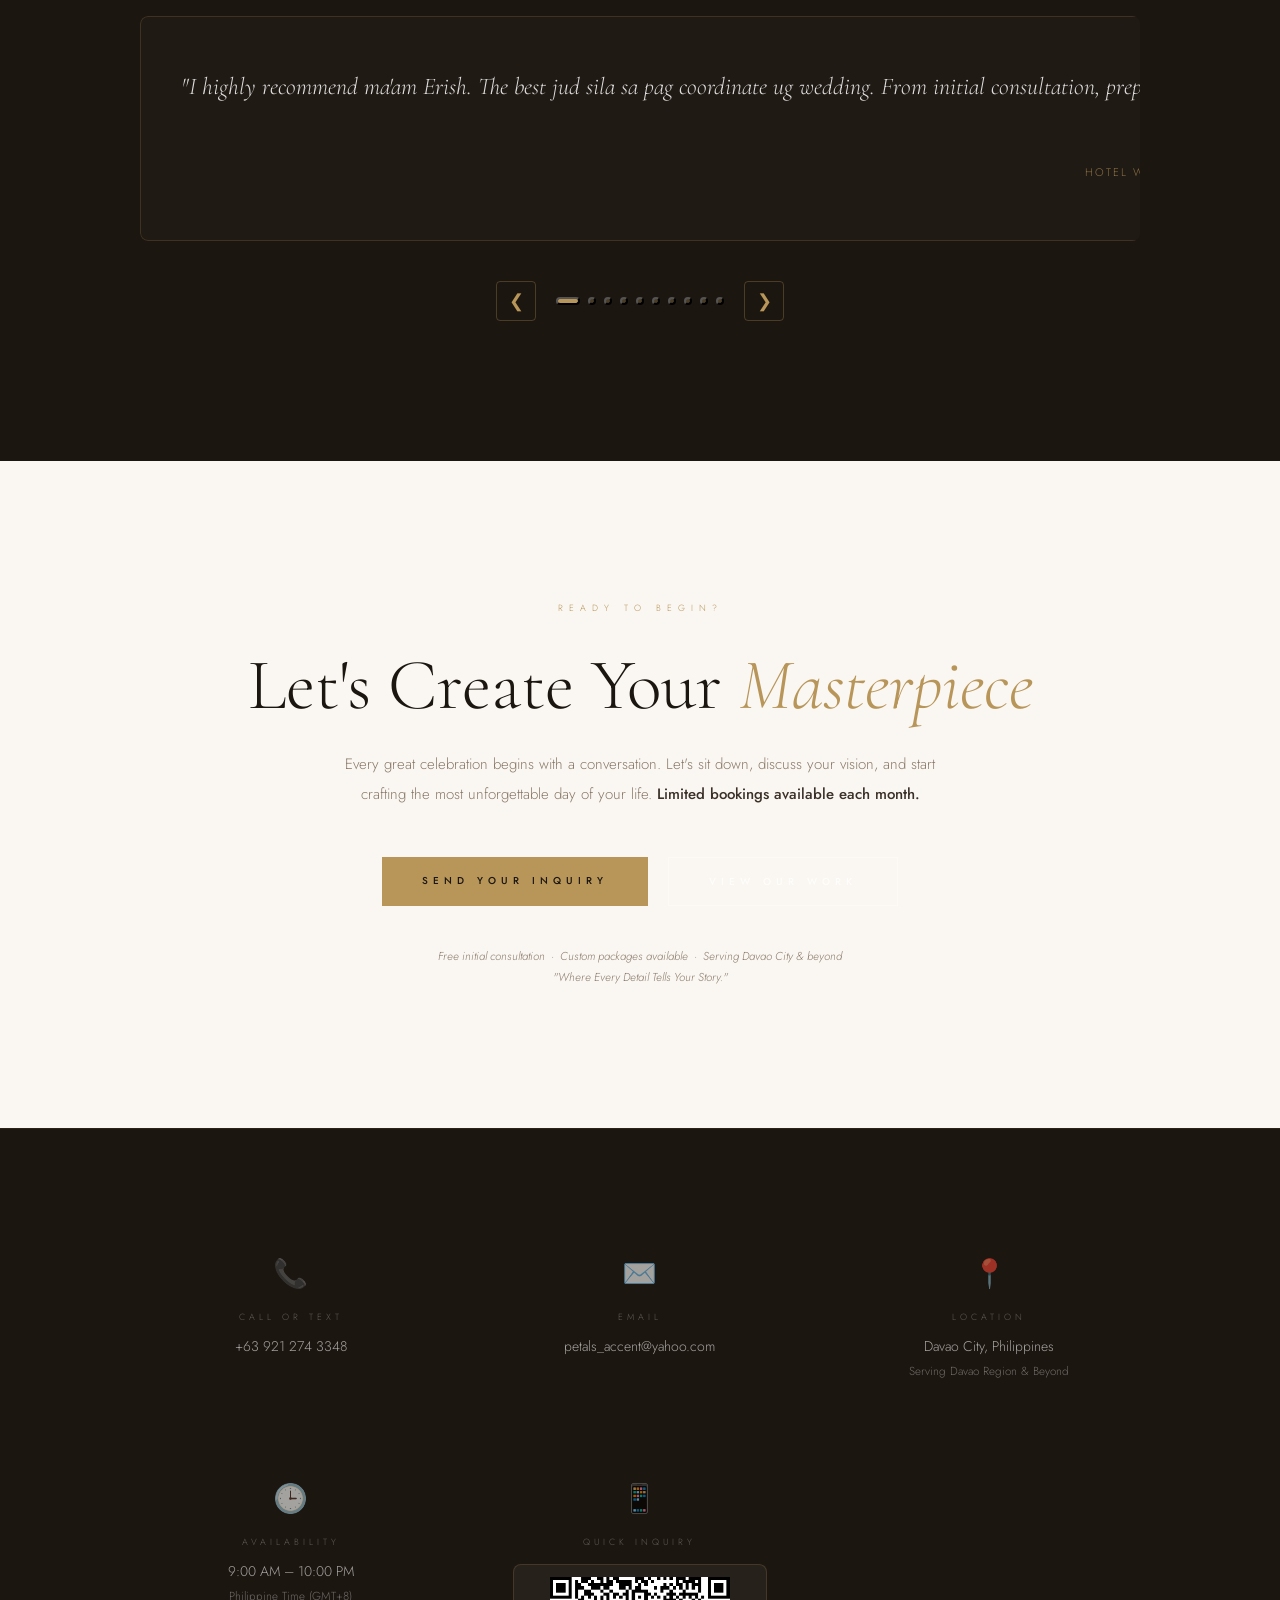
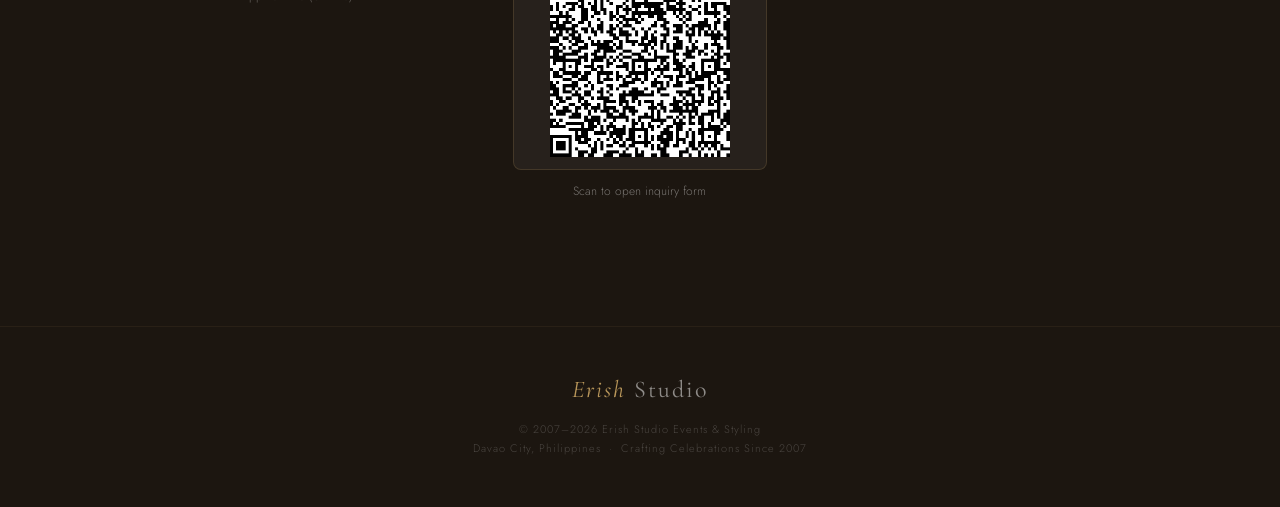
==== commit 72ad9f1c: "Implement testimonials carousel with styles and JS Added a testimonials carousel section with styles" ====
--- a/index.html
+++ b/index.html
@@ -254,7 +254,38 @@
 .why-title{font-family:'Cormorant Garamond',serif;font-size:22px;font-weight:400;color:var(--dark);margin-bottom:12px;}
 .why-desc{font-size:13.5px;line-height:2;color:var(--muted);}
 
-/* ── TESTIMONIAL ── */
+/* ── TESTIMONIALS CAROUSEL ── */
+.testimonials{background:var(--dark);padding:140px 24px;position:relative;overflow:hidden;}
+.testimonials::before{content:'';position:absolute;top:0;left:50%;transform:translateX(-50%);width:0.5px;height:100px;background:linear-gradient(to bottom,var(--gold),transparent);opacity:0.3;}
+.testimonials-header{text-align:center;margin-bottom:80px;}
+.test-label{font-size:9px;letter-spacing:6px;text-transform:uppercase;color:var(--gold);margin-bottom:24px;display:block;opacity:0.8;}
+.test-title{font-family:'Cormorant Garamond',serif;font-size:clamp(42px,6vw,68px);font-weight:300;color:#fff;line-height:1.1;margin-bottom:20px;}
+.test-title em{font-style:italic;color:var(--gold-lt);}
+
+.testimonials-carousel{max-width:1000px;margin:0 auto;position:relative;}
+.carousel-container{position:relative;overflow:hidden;border-radius:8px;}
+.carousel-track{display:flex;transition:transform 0.5s ease;gap:24px;}
+.carousel-slide{min-width:100%;flex-shrink:0;background:rgba(255,255,255,0.02);border:1px solid rgba(184,150,90,0.2);border-radius:8px;padding:48px 40px;text-align:center;animation:slideIn 0.5s ease;}
+
+@keyframes slideIn{from{opacity:0;transform:translateY(20px);}to{opacity:1;transform:translateY(0);}}
+
+.testimonial-quote{font-family:'Cormorant Garamond',serif;font-size:clamp(18px,3vw,24px);font-weight:300;font-style:italic;color:rgba(255,255,255,0.85);line-height:1.8;margin-bottom:32px;}
+.testimonial-quote em{color:var(--gold-lt);}
+
+.testimonial-author{margin-bottom:12px;}
+.testimonial-name{font-size:14px;font-weight:500;color:#fff;letter-spacing:0.5px;}
+.testimonial-location{font-size:11px;letter-spacing:2px;text-transform:uppercase;color:var(--gold);opacity:0.7;margin-top:4px;}
+
+.carousel-controls{display:flex;align-items:center;justify-content:center;gap:20px;margin-top:40px;}
+.carousel-nav{width:40px;height:40px;border:1px solid rgba(184,150,90,0.3);background:transparent;color:var(--gold);font-size:18px;cursor:pointer;display:flex;align-items:center;justify-content:center;border-radius:4px;transition:all 0.3s ease;}
+.carousel-nav:hover{border-color:var(--gold);background:rgba(184,150,90,0.1);}
+.carousel-nav:active{transform:scale(0.95);}
+
+.carousel-dots{display:flex;gap:8px;}
+.carousel-dot{width:8px;height:8px;border-radius:50%;background:rgba(184,150,90,0.3);cursor:pointer;transition:all 0.3s ease;}
+.carousel-dot.active{background:var(--gold);width:24px;border-radius:4px;}
+
+/* ── TESTIMONIAL SECTION ── */
 .testimonial{background:var(--dark);padding:140px 24px;position:relative;overflow:hidden;}
 .testimonial::before{content:'"';position:absolute;top:60px;left:50%;transform:translateX(-50%);font-family:'Cormorant Garamond',serif;font-size:280px;font-weight:300;color:rgba(184,150,90,0.04);line-height:1;pointer-events:none;}
 .testimonial-inner{max-width:900px;margin:0 auto;text-align:center;position:relative;z-index:2;}
@@ -524,6 +555,9 @@
   .btn-primary,.btn-ghost{width:100%;max-width:320px;}
   .btn-flagship{padding:24px 48px;}
 
+  .carousel-slide{padding:32px 24px;}
+  .testimonial-quote{font-size:clamp(16px,3vw,20px);}
+
   .floating-qr-btn {
     width: 48px;
     height: 48px;
@@ -545,6 +579,12 @@
     padding: 10px 20px;
     font-size: 9px;
   }
+}
+
+@media (max-width:600px){
+  .carousel-slide{padding:24px 16px;}
+  .testimonial-quote{font-size:clamp(14px,2.5vw,18px);}
+  .testimonial-name{font-size:12px;}
 }
 </style>
 </head>
@@ -799,19 +839,114 @@
   </div>
 </section>
 
-<!-- TESTIMONIAL -->
-<section class="testimonial">
-  <div class="testimonial-inner">
-    <span class="t-label reveal">Client Testimonial</span>
-    <blockquote class="t-quote reveal">
-      "I have been to many weddings. But when I walked into mine, I stopped breathing. <em>Every single detail was beyond anything I imagined.</em> Erish didn't just style my wedding — she gave me the most beautiful day of my life."
-    </blockquote>
-    <div class="t-divider reveal">
-      <div class="tdl"></div>
-      <div class="tdd"></div>
-      <div class="tdl"></div>
-    </div>
-    <p class="t-author reveal"><strong>The Bride</strong> &nbsp;·&nbsp; Garden Wedding, Davao City</p>
+<!-- TESTIMONIALS CAROUSEL (NEW!) -->
+<section class="testimonials" id="testimonials">
+  <div class="testimonials-header reveal">
+    <span class="test-label">What Couples Say</span>
+    <h2 class="test-title">Trusted by <em>Hundreds of Couples</em></h2>
+  </div>
+  
+  <div class="testimonials-carousel">
+    <div class="carousel-container">
+      <div class="carousel-track" id="carouselTrack">
+        <!-- Testimonial 1 -->
+        <div class="carousel-slide">
+          <div class="testimonial-quote">"I highly recommend ma'am Erish. The best jud sila sa pag coordinate ug wedding. From initial consultation, preparation and up to our wedding day, they were incredibly professional, organized, and supportive. Every detail was flawless."</div>
+          <div class="testimonial-author">
+            <div class="testimonial-name">Mae Kotzelski</div>
+            <div class="testimonial-location">Hotel Wedding • Davao City</div>
+          </div>
+        </div>
+
+        <!-- Testimonial 2 -->
+        <div class="carousel-slide">
+          <div class="testimonial-quote">"Thank you so much Ms. Erish & the whole team! From start to finish, you were an absolute lifesaver. You were incredibly hands-on, always available to address my concerns. Your genuine care truly made all the difference. You went above and beyond for us!"</div>
+          <div class="testimonial-author">
+            <div class="testimonial-name">Clyde Milly Ang</div>
+            <div class="testimonial-location">The View Wedding</div>
+          </div>
+        </div>
+
+        <!-- Testimonial 3 -->
+        <div class="carousel-slide">
+          <div class="testimonial-quote">"It's already a little more than a week since our wedding but John and I are still on cloud nine. We would like to highly commend Ms. Erish Sazon Macadag-um and the whole team of Petals & Accent for being very competent and reliable. Your unparalleled craftsmanship stood out."</div>
+          <div class="testimonial-author">
+            <div class="testimonial-name">Kristine Pacoy-Macuto</div>
+            <div class="testimonial-location">Wedding Reception • Davao</div>
+          </div>
+        </div>
+
+        <!-- Testimonial 4 -->
+        <div class="carousel-slide">
+          <div class="testimonial-quote">"THE BEST THING THAT A COUPLE CAN RECEIVE FROM THEIR WEDDING PLANNER IS THE PEACE OF MIND. God is indeed a giver, he gave me Erish Sazon Macadag-um of Petals & Accent. Thank you for your patience, meticulous care, and for bringing in your talented team."</div>
+          <div class="testimonial-author">
+            <div class="testimonial-name">Kristine Pacoy-Macuto</div>
+            <div class="testimonial-location">Wedding Ceremony • Davao City</div>
+          </div>
+        </div>
+
+        <!-- Testimonial 5 -->
+        <div class="carousel-slide">
+          <div class="testimonial-quote">"Madam, good morning. So thankful to find one of the best coordinators. Thank you for your patience, guidance all throughout the wedding process from meeting up, prenup, final meet up, and even sa event mismo. You made that 'once in a lifetime moment' so memorable and amazing."</div>
+          <div class="testimonial-author">
+            <div class="testimonial-name">JM Moreno</div>
+            <div class="testimonial-location">Wedding Event • Davao</div>
+          </div>
+        </div>
+
+        <!-- Testimonial 6 -->
+        <div class="carousel-slide">
+          <div class="testimonial-quote">"Thank you so much Erish Sazon Macadag-um of Petals & Accent for making our special day a dream come true! We changed dates, venues, and even increased guests, but you still managed to work out everything in our favor. Everything went well and beyond our expectations. We truly enjoyed our day."</div>
+          <div class="testimonial-author">
+            <div class="testimonial-name">Appreciation Post</div>
+            <div class="testimonial-location">2 Months After Wedding</div>
+          </div>
+        </div>
+
+        <!-- Testimonial 7 -->
+        <div class="carousel-slide">
+          <div class="testimonial-quote">"Thank you so much Erish Sazon Macadag-um of Petals & Accent for making our wedding dream come true! My sincere thanks to you and the whole team. You have been accommodating and consistent all throughout the wedding preparation. The smiles and laughter of the team calmed our senses."</div>
+          <div class="testimonial-author">
+            <div class="testimonial-name">Ivory Lyn Diadula Carteciano-Bolival</div>
+            <div class="testimonial-location">Dream Wedding • Davao City</div>
+          </div>
+        </div>
+
+        <!-- Testimonial 8 -->
+        <div class="carousel-slide">
+          <div class="testimonial-quote">"Thank you so much for making our wedding a dream come true! Before heading off to the second part of our honeymoon, let me share the video of our magical wedding. The whole wedding set up by Petals & Accent made the groom cry after he saw the reception venue because of happiness. You truly deserve all the praise!"</div>
+          <div class="testimonial-author">
+            <div class="testimonial-name">Blessa De Maria</div>
+            <div class="testimonial-location">Magical Wedding • Davao</div>
+          </div>
+        </div>
+
+        <!-- Testimonial 9 -->
+        <div class="carousel-slide">
+          <div class="testimonial-quote">"Hi ma'am, thank you kaau kay successful jud amo big day! Everything went amazingly well that day jud, kanang walay ka stress2. Hehe and I cannot express how appreciative we are for everything that you guys did for us! Ug ang videos and photos captured ka PERFECT BA! Salamat pud kaau sa team."</div>
+          <div class="testimonial-author">
+            <div class="testimonial-name">Aem Aprahcab</div>
+            <div class="testimonial-location">Wedding Reception • Davao City</div>
+          </div>
+        </div>
+
+        <!-- Testimonial 10 -->
+        <div class="carousel-slide">
+          <div class="testimonial-quote">"Thank you so much Princess Parba Sobejana of Petals & Accent for making our special day a dream come true! All of the details of the wedding exceeded all our expectations. We would recommend you to anyone who is considering having a beautiful wedding. You truly go beyond what we've expected. THANK YOU SO MUCH!"</div>
+          <div class="testimonial-author">
+            <div class="testimonial-name">Princess Parba Sobejana</div>
+            <div class="testimonial-location">Beautiful Wedding • Davao</div>
+          </div>
+        </div>
+      </div>
+    </div>
+
+    <!-- Carousel Controls -->
+    <div class="carousel-controls">
+      <button class="carousel-nav" id="prevBtn" title="Previous">❮</button>
+      <div class="carousel-dots" id="carouselDots"></div>
+      <button class="carousel-nav" id="nextBtn" title="Next">❯</button>
+    </div>
   </div>
 </section>
 
@@ -1009,6 +1144,76 @@
 reveals.forEach(r => observer.observe(r));
 console.log("✓ Scroll reveal animations active");
 
+/* ===== TESTIMONIALS CAROUSEL JAVASCRIPT ===== */
+const carouselTrack = document.getElementById('carouselTrack');
+const slides = document.querySelectorAll('.carousel-slide');
+const prevBtn = document.getElementById('prevBtn');
+const nextBtn = document.getElementById('nextBtn');
+const carouselDots = document.getElementById('carouselDots');
+const carouselContainer = document.querySelector('.carousel-container');
+
+let currentIndex = 0;
+const slideCount = slides.length;
+
+// Create dots
+for (let i = 0; i < slideCount; i++) {
+  const dot = document.createElement('button');
+  dot.className = 'carousel-dot' + (i === 0 ? ' active' : '');
+  dot.addEventListener('click', () => goToSlide(i));
+  carouselDots.appendChild(dot);
+}
+
+function updateCarousel() {
+  carouselTrack.style.transform = `translateX(-${currentIndex * 100}%)`;
+  
+  // Update dots
+  document.querySelectorAll('.carousel-dot').forEach((dot, i) => {
+    dot.classList.toggle('active', i === currentIndex);
+  });
+}
+
+function nextSlide() {
+  currentIndex = (currentIndex + 1) % slideCount;
+  updateCarousel();
+  velvetSnap.currentTime = 0;
+  velvetSnap.play().catch(() => {});
+}
+
+function prevSlide() {
+  currentIndex = (currentIndex - 1 + slideCount) % slideCount;
+  updateCarousel();
+  velvetSnap.currentTime = 0;
+  velvetSnap.play().catch(() => {});
+}
+
+function goToSlide(index) {
+  currentIndex = index;
+  updateCarousel();
+  velvetSnap.currentTime = 0;
+  velvetSnap.play().catch(() => {});
+}
+
+// Button listeners
+prevBtn.addEventListener('click', prevSlide);
+nextBtn.addEventListener('click', nextSlide);
+
+// Auto-play carousel
+let autoPlayInterval;
+function startAutoPlay() {
+  autoPlayInterval = setInterval(nextSlide, 5000);
+}
+
+function stopAutoPlay() {
+  clearInterval(autoPlayInterval);
+}
+
+// Pause on hover
+carouselContainer.addEventListener('mouseenter', stopAutoPlay);
+carouselContainer.addEventListener('mouseleave', startAutoPlay);
+
+startAutoPlay();
+console.log('✓ Testimonials Carousel Active | 10 Slides | Auto-play enabled');
+
 /* ===== FLOATING QR CODE JAVASCRIPT ===== */
 const floatingQRBtn = document.getElementById('floatingQRBtn');
 const qrModal = document.getElementById('qrModal');
@@ -1056,10 +1261,11 @@
 
 // ════ DIAGNOSTIC SUMMARY ════
 console.log("\n╔════════════════════════════════════════════════════════╗");
-console.log("║  ERISH STUDIO AUDIO SYSTEM - READY                   ║");
+console.log("║  ERISH STUDIO HOMEPAGE - READY                        ║");
 console.log("╚════════════════════════════════════════════════════════╝");
 console.log("✓ START EXPERIENCE button: plays opening.mp3");
 console.log("✓ All other buttons & links: play velvet-snap.mp3");
+console.log("✓ Testimonials carousel: 10 slides, auto-play + manual nav");
 console.log("✓ Floating QR button: active & functional");
 console.log("✓ System initialized successfully\n");
 </script>
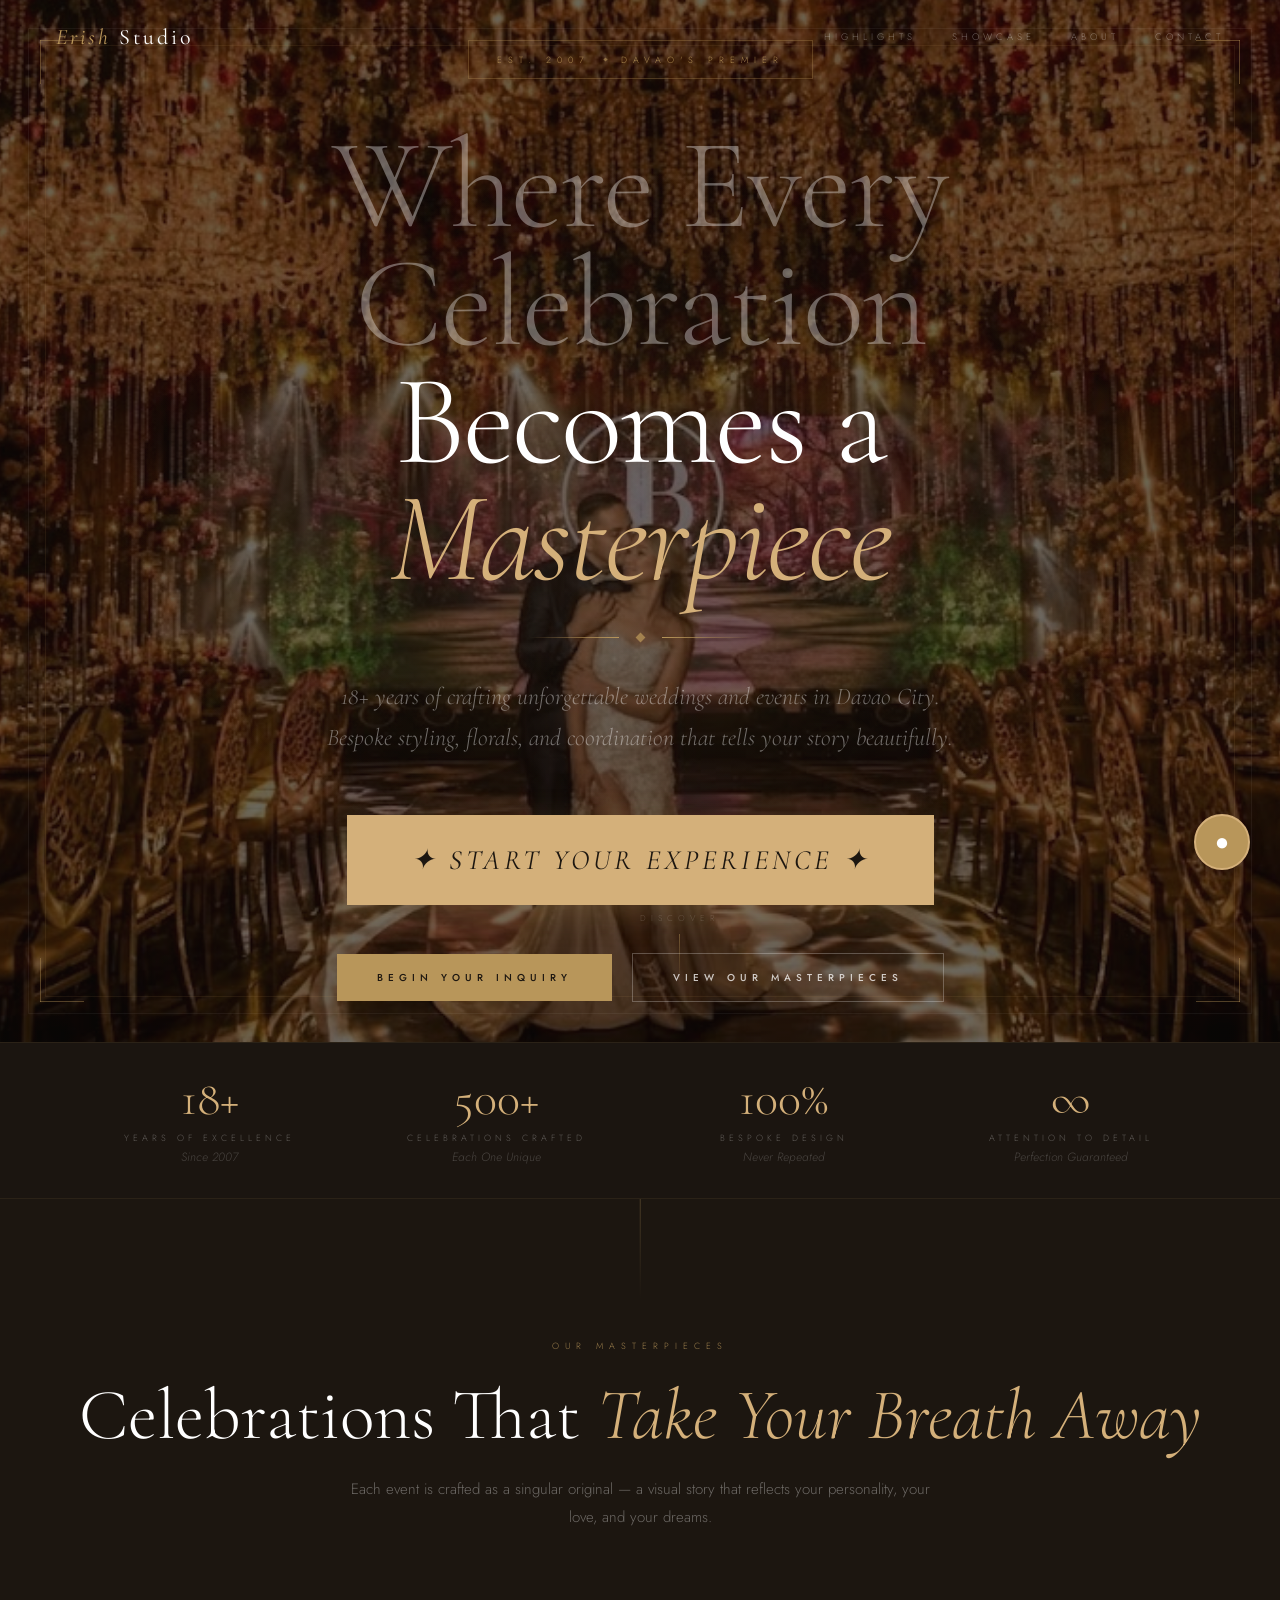
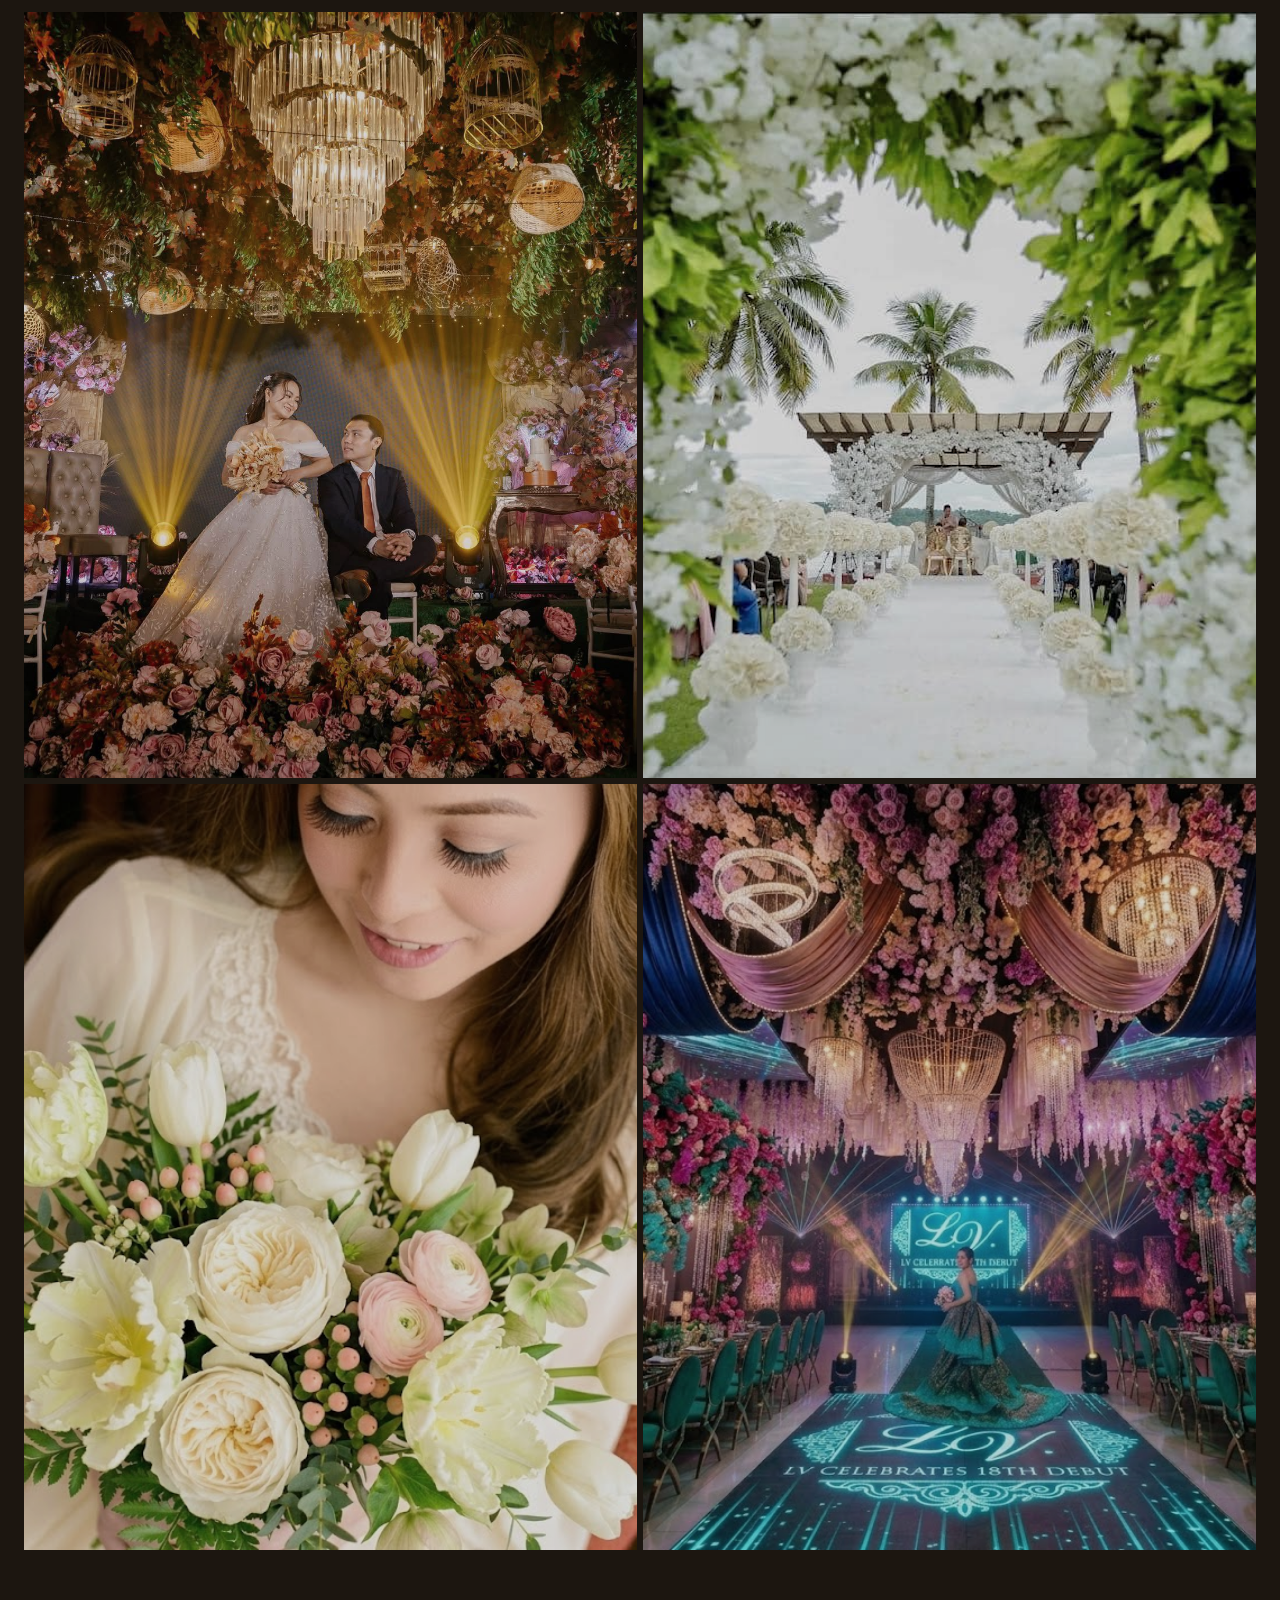
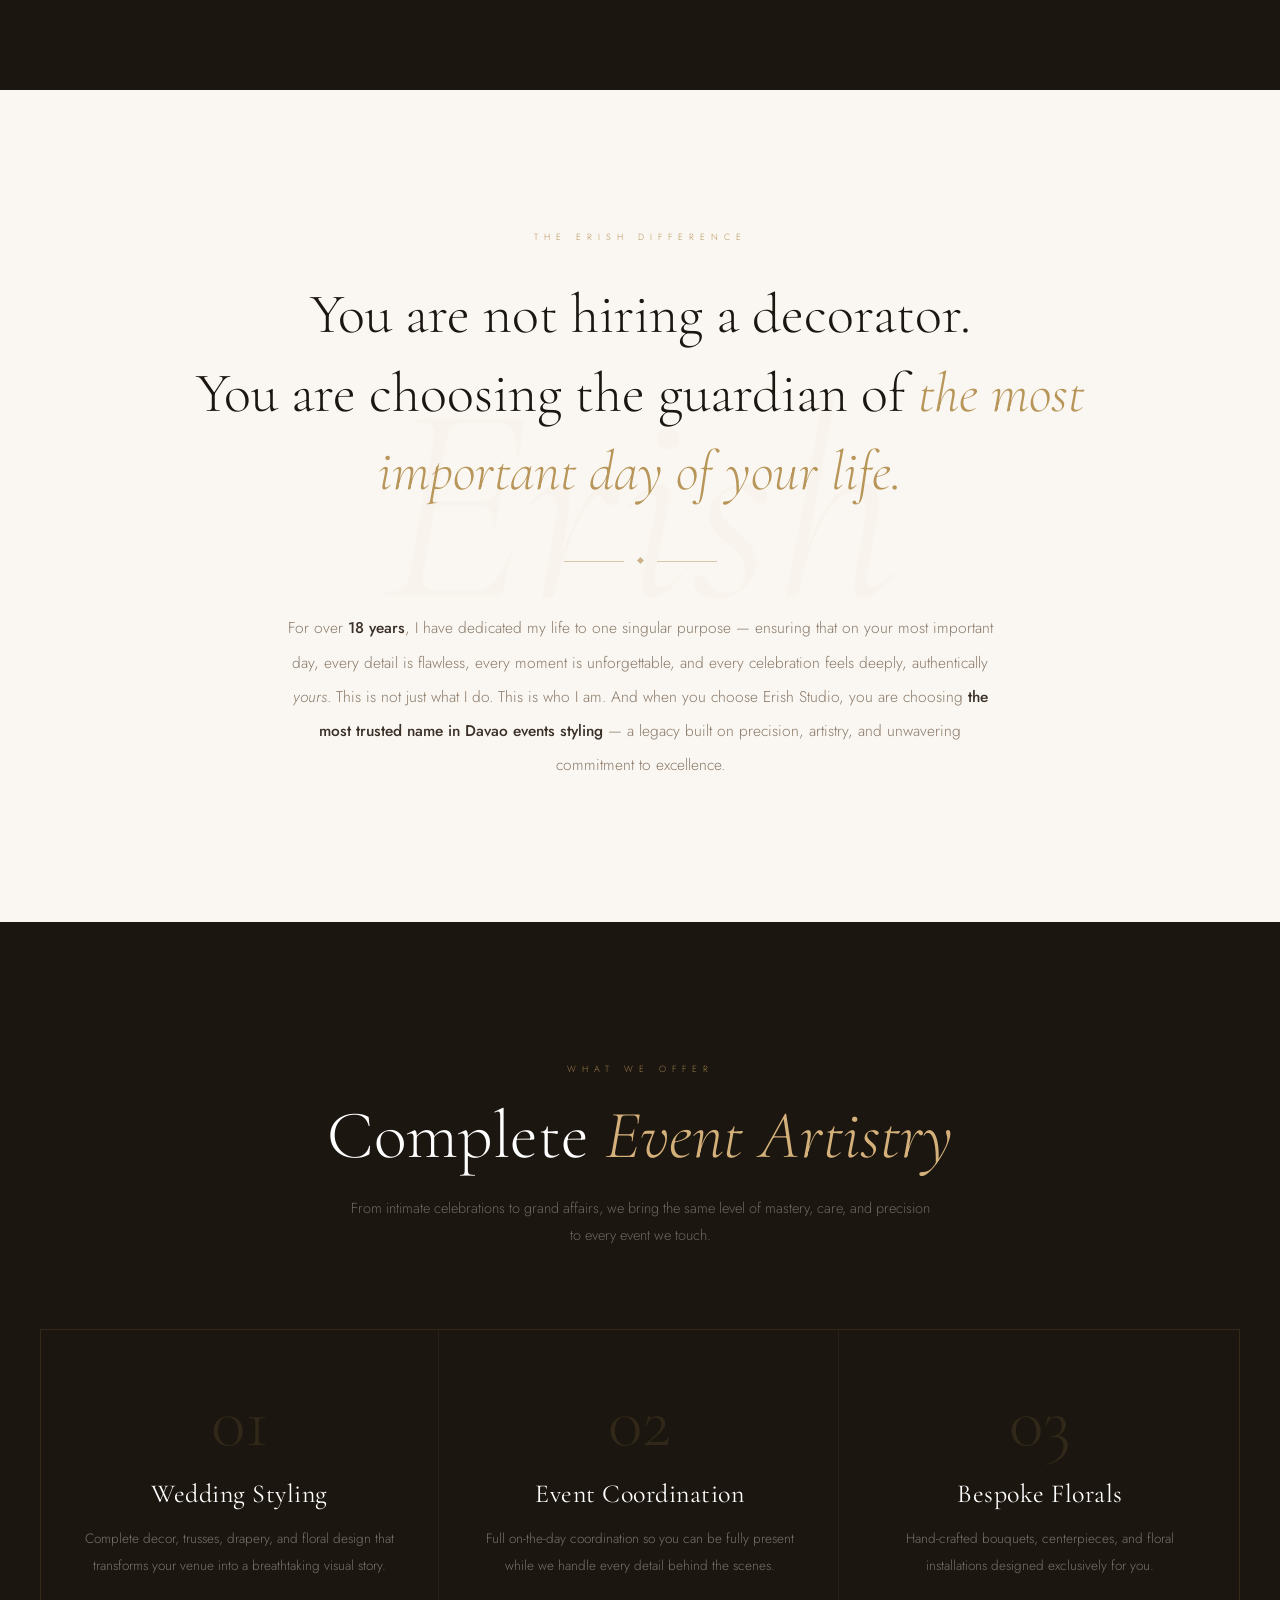
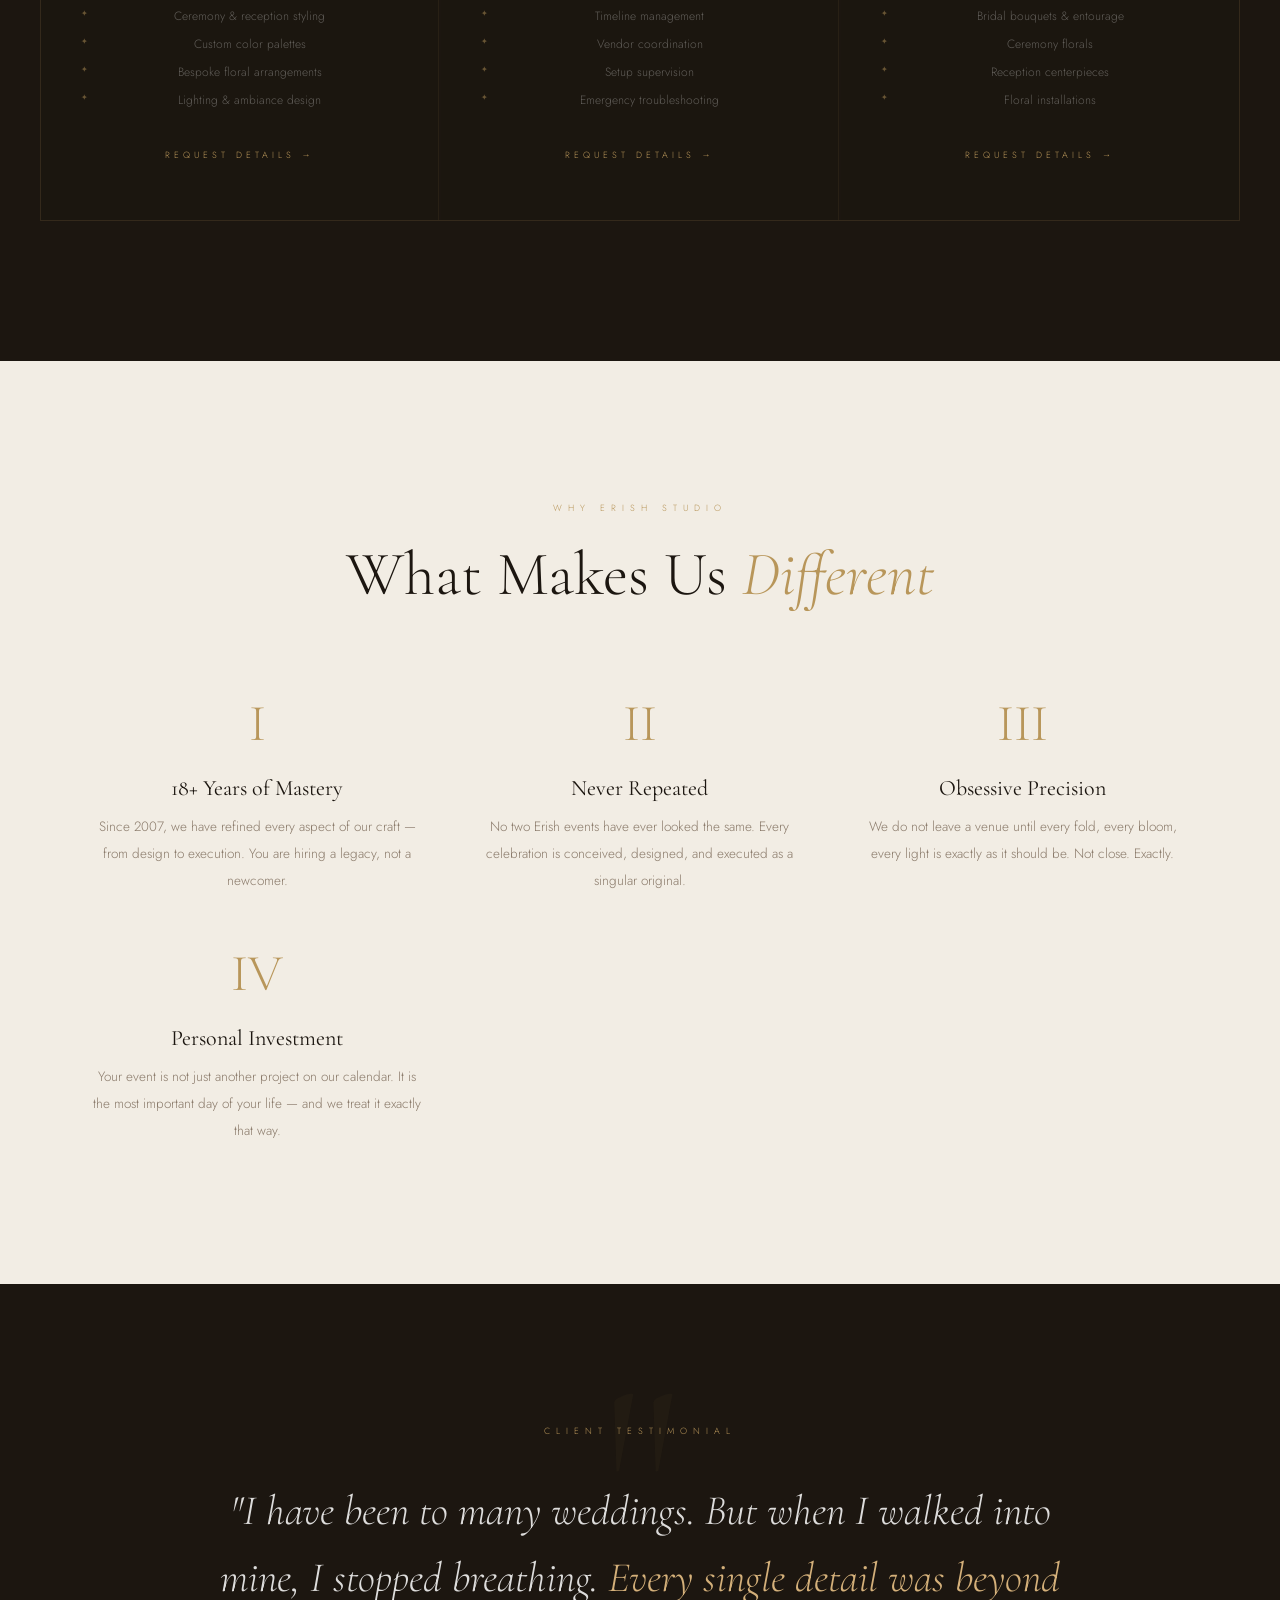
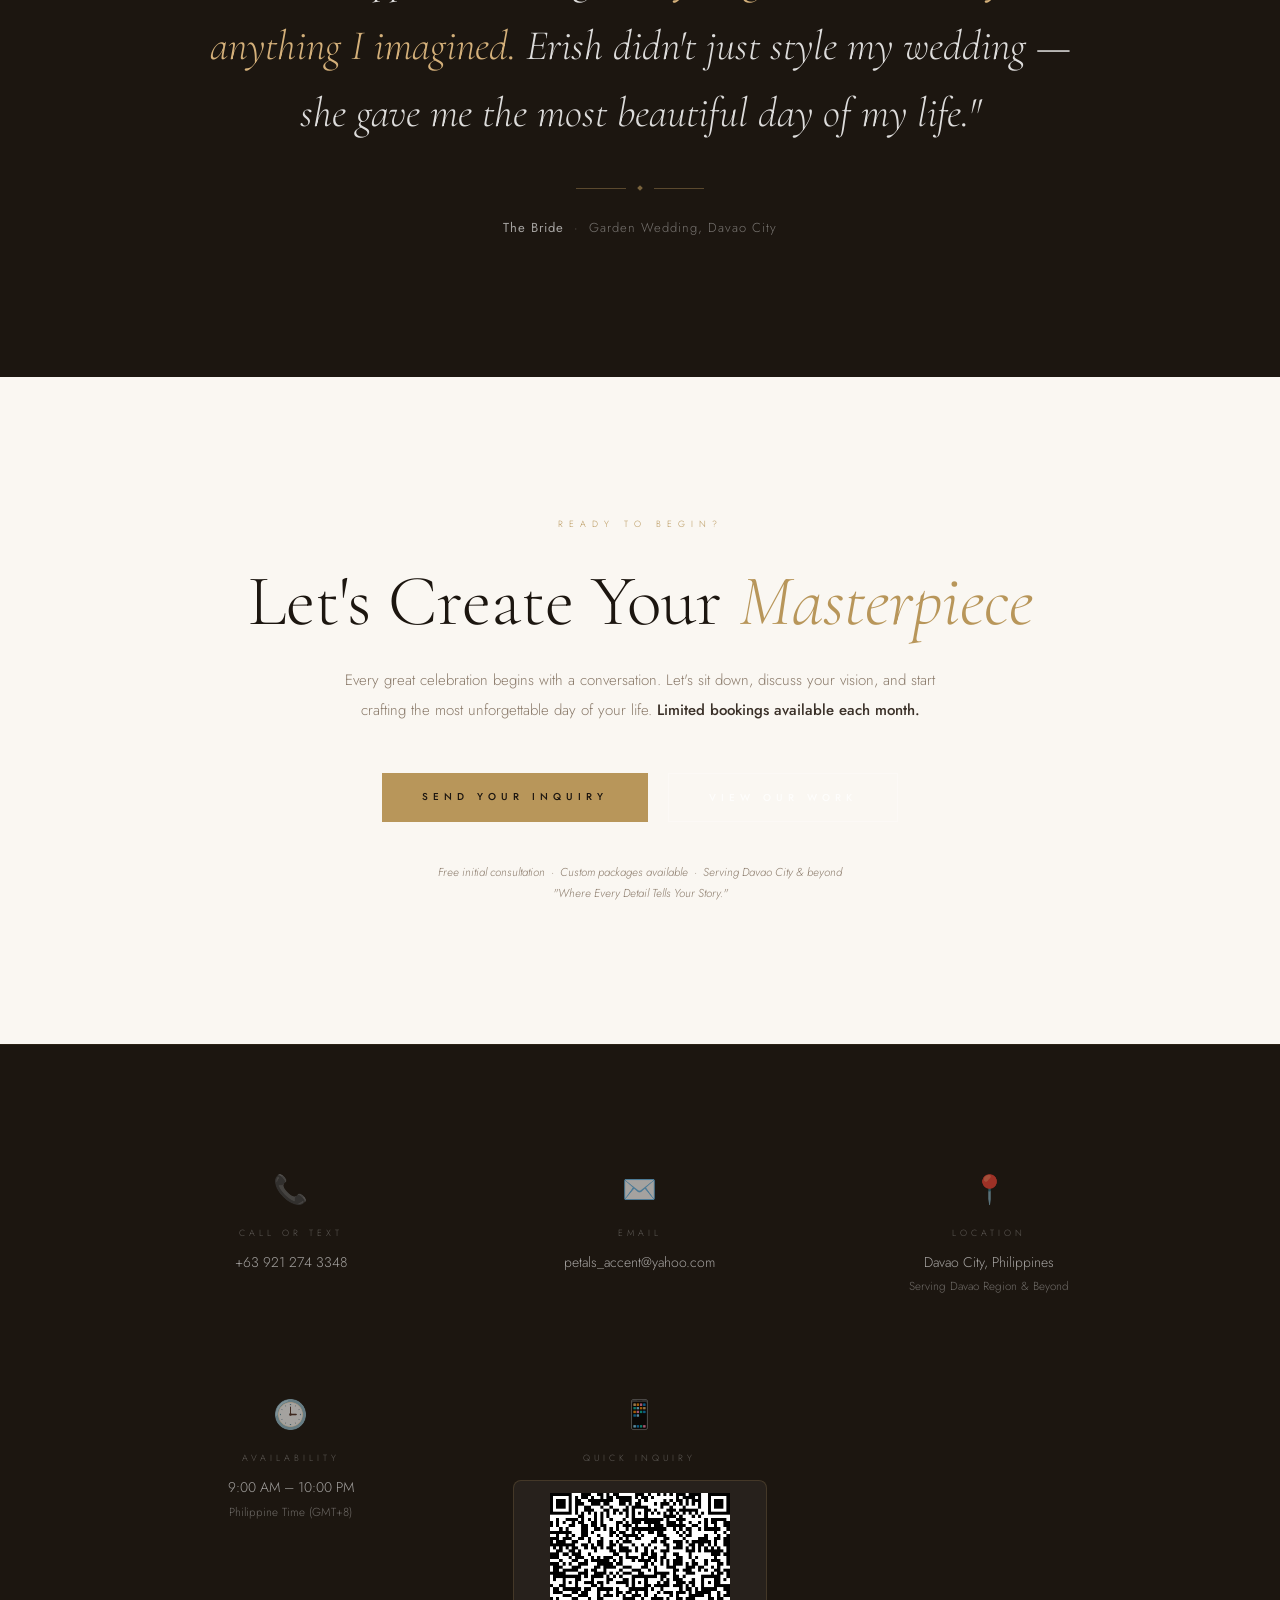
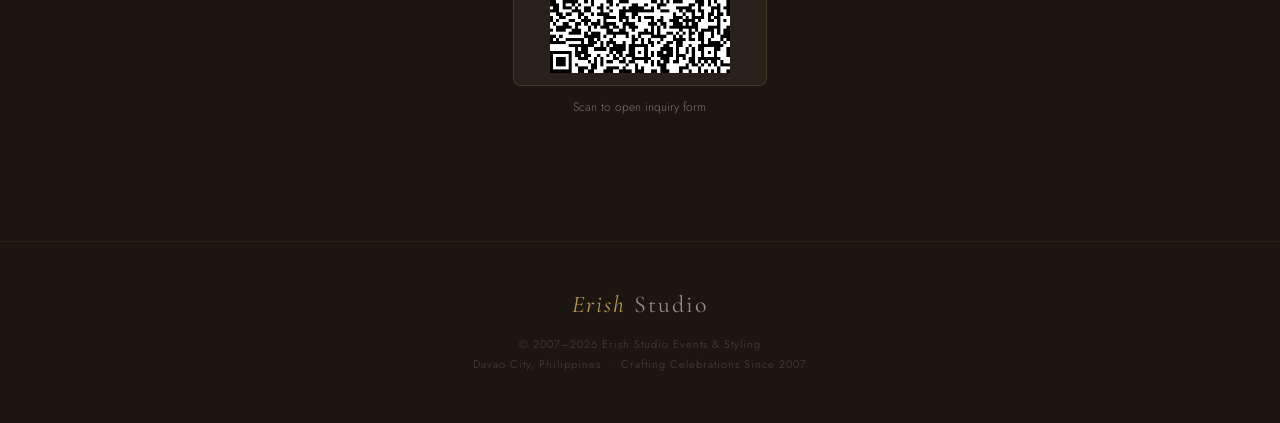
==== commit 97846343: "Refactor testimonials section and add client quote Removed testimonials carousel section and related" ====
--- a/index.html
+++ b/index.html
@@ -254,38 +254,7 @@
 .why-title{font-family:'Cormorant Garamond',serif;font-size:22px;font-weight:400;color:var(--dark);margin-bottom:12px;}
 .why-desc{font-size:13.5px;line-height:2;color:var(--muted);}
 
-/* ── TESTIMONIALS CAROUSEL ── */
-.testimonials{background:var(--dark);padding:140px 24px;position:relative;overflow:hidden;}
-.testimonials::before{content:'';position:absolute;top:0;left:50%;transform:translateX(-50%);width:0.5px;height:100px;background:linear-gradient(to bottom,var(--gold),transparent);opacity:0.3;}
-.testimonials-header{text-align:center;margin-bottom:80px;}
-.test-label{font-size:9px;letter-spacing:6px;text-transform:uppercase;color:var(--gold);margin-bottom:24px;display:block;opacity:0.8;}
-.test-title{font-family:'Cormorant Garamond',serif;font-size:clamp(42px,6vw,68px);font-weight:300;color:#fff;line-height:1.1;margin-bottom:20px;}
-.test-title em{font-style:italic;color:var(--gold-lt);}
-
-.testimonials-carousel{max-width:1000px;margin:0 auto;position:relative;}
-.carousel-container{position:relative;overflow:hidden;border-radius:8px;}
-.carousel-track{display:flex;transition:transform 0.5s ease;gap:24px;}
-.carousel-slide{min-width:100%;flex-shrink:0;background:rgba(255,255,255,0.02);border:1px solid rgba(184,150,90,0.2);border-radius:8px;padding:48px 40px;text-align:center;animation:slideIn 0.5s ease;}
-
-@keyframes slideIn{from{opacity:0;transform:translateY(20px);}to{opacity:1;transform:translateY(0);}}
-
-.testimonial-quote{font-family:'Cormorant Garamond',serif;font-size:clamp(18px,3vw,24px);font-weight:300;font-style:italic;color:rgba(255,255,255,0.85);line-height:1.8;margin-bottom:32px;}
-.testimonial-quote em{color:var(--gold-lt);}
-
-.testimonial-author{margin-bottom:12px;}
-.testimonial-name{font-size:14px;font-weight:500;color:#fff;letter-spacing:0.5px;}
-.testimonial-location{font-size:11px;letter-spacing:2px;text-transform:uppercase;color:var(--gold);opacity:0.7;margin-top:4px;}
-
-.carousel-controls{display:flex;align-items:center;justify-content:center;gap:20px;margin-top:40px;}
-.carousel-nav{width:40px;height:40px;border:1px solid rgba(184,150,90,0.3);background:transparent;color:var(--gold);font-size:18px;cursor:pointer;display:flex;align-items:center;justify-content:center;border-radius:4px;transition:all 0.3s ease;}
-.carousel-nav:hover{border-color:var(--gold);background:rgba(184,150,90,0.1);}
-.carousel-nav:active{transform:scale(0.95);}
-
-.carousel-dots{display:flex;gap:8px;}
-.carousel-dot{width:8px;height:8px;border-radius:50%;background:rgba(184,150,90,0.3);cursor:pointer;transition:all 0.3s ease;}
-.carousel-dot.active{background:var(--gold);width:24px;border-radius:4px;}
-
-/* ── TESTIMONIAL SECTION ── */
+/* ── TESTIMONIAL ── */
 .testimonial{background:var(--dark);padding:140px 24px;position:relative;overflow:hidden;}
 .testimonial::before{content:'"';position:absolute;top:60px;left:50%;transform:translateX(-50%);font-family:'Cormorant Garamond',serif;font-size:280px;font-weight:300;color:rgba(184,150,90,0.04);line-height:1;pointer-events:none;}
 .testimonial-inner{max-width:900px;margin:0 auto;text-align:center;position:relative;z-index:2;}
@@ -555,9 +524,6 @@
   .btn-primary,.btn-ghost{width:100%;max-width:320px;}
   .btn-flagship{padding:24px 48px;}
 
-  .carousel-slide{padding:32px 24px;}
-  .testimonial-quote{font-size:clamp(16px,3vw,20px);}
-
   .floating-qr-btn {
     width: 48px;
     height: 48px;
@@ -579,12 +545,6 @@
     padding: 10px 20px;
     font-size: 9px;
   }
-}
-
-@media (max-width:600px){
-  .carousel-slide{padding:24px 16px;}
-  .testimonial-quote{font-size:clamp(14px,2.5vw,18px);}
-  .testimonial-name{font-size:12px;}
 }
 </style>
 </head>
@@ -839,114 +799,19 @@
   </div>
 </section>
 
-<!-- TESTIMONIALS CAROUSEL (NEW!) -->
-<section class="testimonials" id="testimonials">
-  <div class="testimonials-header reveal">
-    <span class="test-label">What Couples Say</span>
-    <h2 class="test-title">Trusted by <em>Hundreds of Couples</em></h2>
-  </div>
-  
-  <div class="testimonials-carousel">
-    <div class="carousel-container">
-      <div class="carousel-track" id="carouselTrack">
-        <!-- Testimonial 1 -->
-        <div class="carousel-slide">
-          <div class="testimonial-quote">"I highly recommend ma'am Erish. The best jud sila sa pag coordinate ug wedding. From initial consultation, preparation and up to our wedding day, they were incredibly professional, organized, and supportive. Every detail was flawless."</div>
-          <div class="testimonial-author">
-            <div class="testimonial-name">Mae Kotzelski</div>
-            <div class="testimonial-location">Hotel Wedding • Davao City</div>
-          </div>
-        </div>
-
-        <!-- Testimonial 2 -->
-        <div class="carousel-slide">
-          <div class="testimonial-quote">"Thank you so much Ms. Erish & the whole team! From start to finish, you were an absolute lifesaver. You were incredibly hands-on, always available to address my concerns. Your genuine care truly made all the difference. You went above and beyond for us!"</div>
-          <div class="testimonial-author">
-            <div class="testimonial-name">Clyde Milly Ang</div>
-            <div class="testimonial-location">The View Wedding</div>
-          </div>
-        </div>
-
-        <!-- Testimonial 3 -->
-        <div class="carousel-slide">
-          <div class="testimonial-quote">"It's already a little more than a week since our wedding but John and I are still on cloud nine. We would like to highly commend Ms. Erish Sazon Macadag-um and the whole team of Petals & Accent for being very competent and reliable. Your unparalleled craftsmanship stood out."</div>
-          <div class="testimonial-author">
-            <div class="testimonial-name">Kristine Pacoy-Macuto</div>
-            <div class="testimonial-location">Wedding Reception • Davao</div>
-          </div>
-        </div>
-
-        <!-- Testimonial 4 -->
-        <div class="carousel-slide">
-          <div class="testimonial-quote">"THE BEST THING THAT A COUPLE CAN RECEIVE FROM THEIR WEDDING PLANNER IS THE PEACE OF MIND. God is indeed a giver, he gave me Erish Sazon Macadag-um of Petals & Accent. Thank you for your patience, meticulous care, and for bringing in your talented team."</div>
-          <div class="testimonial-author">
-            <div class="testimonial-name">Kristine Pacoy-Macuto</div>
-            <div class="testimonial-location">Wedding Ceremony • Davao City</div>
-          </div>
-        </div>
-
-        <!-- Testimonial 5 -->
-        <div class="carousel-slide">
-          <div class="testimonial-quote">"Madam, good morning. So thankful to find one of the best coordinators. Thank you for your patience, guidance all throughout the wedding process from meeting up, prenup, final meet up, and even sa event mismo. You made that 'once in a lifetime moment' so memorable and amazing."</div>
-          <div class="testimonial-author">
-            <div class="testimonial-name">JM Moreno</div>
-            <div class="testimonial-location">Wedding Event • Davao</div>
-          </div>
-        </div>
-
-        <!-- Testimonial 6 -->
-        <div class="carousel-slide">
-          <div class="testimonial-quote">"Thank you so much Erish Sazon Macadag-um of Petals & Accent for making our special day a dream come true! We changed dates, venues, and even increased guests, but you still managed to work out everything in our favor. Everything went well and beyond our expectations. We truly enjoyed our day."</div>
-          <div class="testimonial-author">
-            <div class="testimonial-name">Appreciation Post</div>
-            <div class="testimonial-location">2 Months After Wedding</div>
-          </div>
-        </div>
-
-        <!-- Testimonial 7 -->
-        <div class="carousel-slide">
-          <div class="testimonial-quote">"Thank you so much Erish Sazon Macadag-um of Petals & Accent for making our wedding dream come true! My sincere thanks to you and the whole team. You have been accommodating and consistent all throughout the wedding preparation. The smiles and laughter of the team calmed our senses."</div>
-          <div class="testimonial-author">
-            <div class="testimonial-name">Ivory Lyn Diadula Carteciano-Bolival</div>
-            <div class="testimonial-location">Dream Wedding • Davao City</div>
-          </div>
-        </div>
-
-        <!-- Testimonial 8 -->
-        <div class="carousel-slide">
-          <div class="testimonial-quote">"Thank you so much for making our wedding a dream come true! Before heading off to the second part of our honeymoon, let me share the video of our magical wedding. The whole wedding set up by Petals & Accent made the groom cry after he saw the reception venue because of happiness. You truly deserve all the praise!"</div>
-          <div class="testimonial-author">
-            <div class="testimonial-name">Blessa De Maria</div>
-            <div class="testimonial-location">Magical Wedding • Davao</div>
-          </div>
-        </div>
-
-        <!-- Testimonial 9 -->
-        <div class="carousel-slide">
-          <div class="testimonial-quote">"Hi ma'am, thank you kaau kay successful jud amo big day! Everything went amazingly well that day jud, kanang walay ka stress2. Hehe and I cannot express how appreciative we are for everything that you guys did for us! Ug ang videos and photos captured ka PERFECT BA! Salamat pud kaau sa team."</div>
-          <div class="testimonial-author">
-            <div class="testimonial-name">Aem Aprahcab</div>
-            <div class="testimonial-location">Wedding Reception • Davao City</div>
-          </div>
-        </div>
-
-        <!-- Testimonial 10 -->
-        <div class="carousel-slide">
-          <div class="testimonial-quote">"Thank you so much Princess Parba Sobejana of Petals & Accent for making our special day a dream come true! All of the details of the wedding exceeded all our expectations. We would recommend you to anyone who is considering having a beautiful wedding. You truly go beyond what we've expected. THANK YOU SO MUCH!"</div>
-          <div class="testimonial-author">
-            <div class="testimonial-name">Princess Parba Sobejana</div>
-            <div class="testimonial-location">Beautiful Wedding • Davao</div>
-          </div>
-        </div>
-      </div>
-    </div>
-
-    <!-- Carousel Controls -->
-    <div class="carousel-controls">
-      <button class="carousel-nav" id="prevBtn" title="Previous">❮</button>
-      <div class="carousel-dots" id="carouselDots"></div>
-      <button class="carousel-nav" id="nextBtn" title="Next">❯</button>
-    </div>
+<!-- TESTIMONIAL -->
+<section class="testimonial">
+  <div class="testimonial-inner">
+    <span class="t-label reveal">Client Testimonial</span>
+    <blockquote class="t-quote reveal">
+      "I have been to many weddings. But when I walked into mine, I stopped breathing. <em>Every single detail was beyond anything I imagined.</em> Erish didn't just style my wedding — she gave me the most beautiful day of my life."
+    </blockquote>
+    <div class="t-divider reveal">
+      <div class="tdl"></div>
+      <div class="tdd"></div>
+      <div class="tdl"></div>
+    </div>
+    <p class="t-author reveal"><strong>The Bride</strong> &nbsp;·&nbsp; Garden Wedding, Davao City</p>
   </div>
 </section>
 
@@ -1144,76 +1009,6 @@
 reveals.forEach(r => observer.observe(r));
 console.log("✓ Scroll reveal animations active");
 
-/* ===== TESTIMONIALS CAROUSEL JAVASCRIPT ===== */
-const carouselTrack = document.getElementById('carouselTrack');
-const slides = document.querySelectorAll('.carousel-slide');
-const prevBtn = document.getElementById('prevBtn');
-const nextBtn = document.getElementById('nextBtn');
-const carouselDots = document.getElementById('carouselDots');
-const carouselContainer = document.querySelector('.carousel-container');
-
-let currentIndex = 0;
-const slideCount = slides.length;
-
-// Create dots
-for (let i = 0; i < slideCount; i++) {
-  const dot = document.createElement('button');
-  dot.className = 'carousel-dot' + (i === 0 ? ' active' : '');
-  dot.addEventListener('click', () => goToSlide(i));
-  carouselDots.appendChild(dot);
-}
-
-function updateCarousel() {
-  carouselTrack.style.transform = `translateX(-${currentIndex * 100}%)`;
-  
-  // Update dots
-  document.querySelectorAll('.carousel-dot').forEach((dot, i) => {
-    dot.classList.toggle('active', i === currentIndex);
-  });
-}
-
-function nextSlide() {
-  currentIndex = (currentIndex + 1) % slideCount;
-  updateCarousel();
-  velvetSnap.currentTime = 0;
-  velvetSnap.play().catch(() => {});
-}
-
-function prevSlide() {
-  currentIndex = (currentIndex - 1 + slideCount) % slideCount;
-  updateCarousel();
-  velvetSnap.currentTime = 0;
-  velvetSnap.play().catch(() => {});
-}
-
-function goToSlide(index) {
-  currentIndex = index;
-  updateCarousel();
-  velvetSnap.currentTime = 0;
-  velvetSnap.play().catch(() => {});
-}
-
-// Button listeners
-prevBtn.addEventListener('click', prevSlide);
-nextBtn.addEventListener('click', nextSlide);
-
-// Auto-play carousel
-let autoPlayInterval;
-function startAutoPlay() {
-  autoPlayInterval = setInterval(nextSlide, 5000);
-}
-
-function stopAutoPlay() {
-  clearInterval(autoPlayInterval);
-}
-
-// Pause on hover
-carouselContainer.addEventListener('mouseenter', stopAutoPlay);
-carouselContainer.addEventListener('mouseleave', startAutoPlay);
-
-startAutoPlay();
-console.log('✓ Testimonials Carousel Active | 10 Slides | Auto-play enabled');
-
 /* ===== FLOATING QR CODE JAVASCRIPT ===== */
 const floatingQRBtn = document.getElementById('floatingQRBtn');
 const qrModal = document.getElementById('qrModal');
@@ -1261,11 +1056,10 @@
 
 // ════ DIAGNOSTIC SUMMARY ════
 console.log("\n╔════════════════════════════════════════════════════════╗");
-console.log("║  ERISH STUDIO HOMEPAGE - READY                        ║");
+console.log("║  ERISH STUDIO AUDIO SYSTEM - READY                   ║");
 console.log("╚════════════════════════════════════════════════════════╝");
 console.log("✓ START EXPERIENCE button: plays opening.mp3");
 console.log("✓ All other buttons & links: play velvet-snap.mp3");
-console.log("✓ Testimonials carousel: 10 slides, auto-play + manual nav");
 console.log("✓ Floating QR button: active & functional");
 console.log("✓ System initialized successfully\n");
 </script>
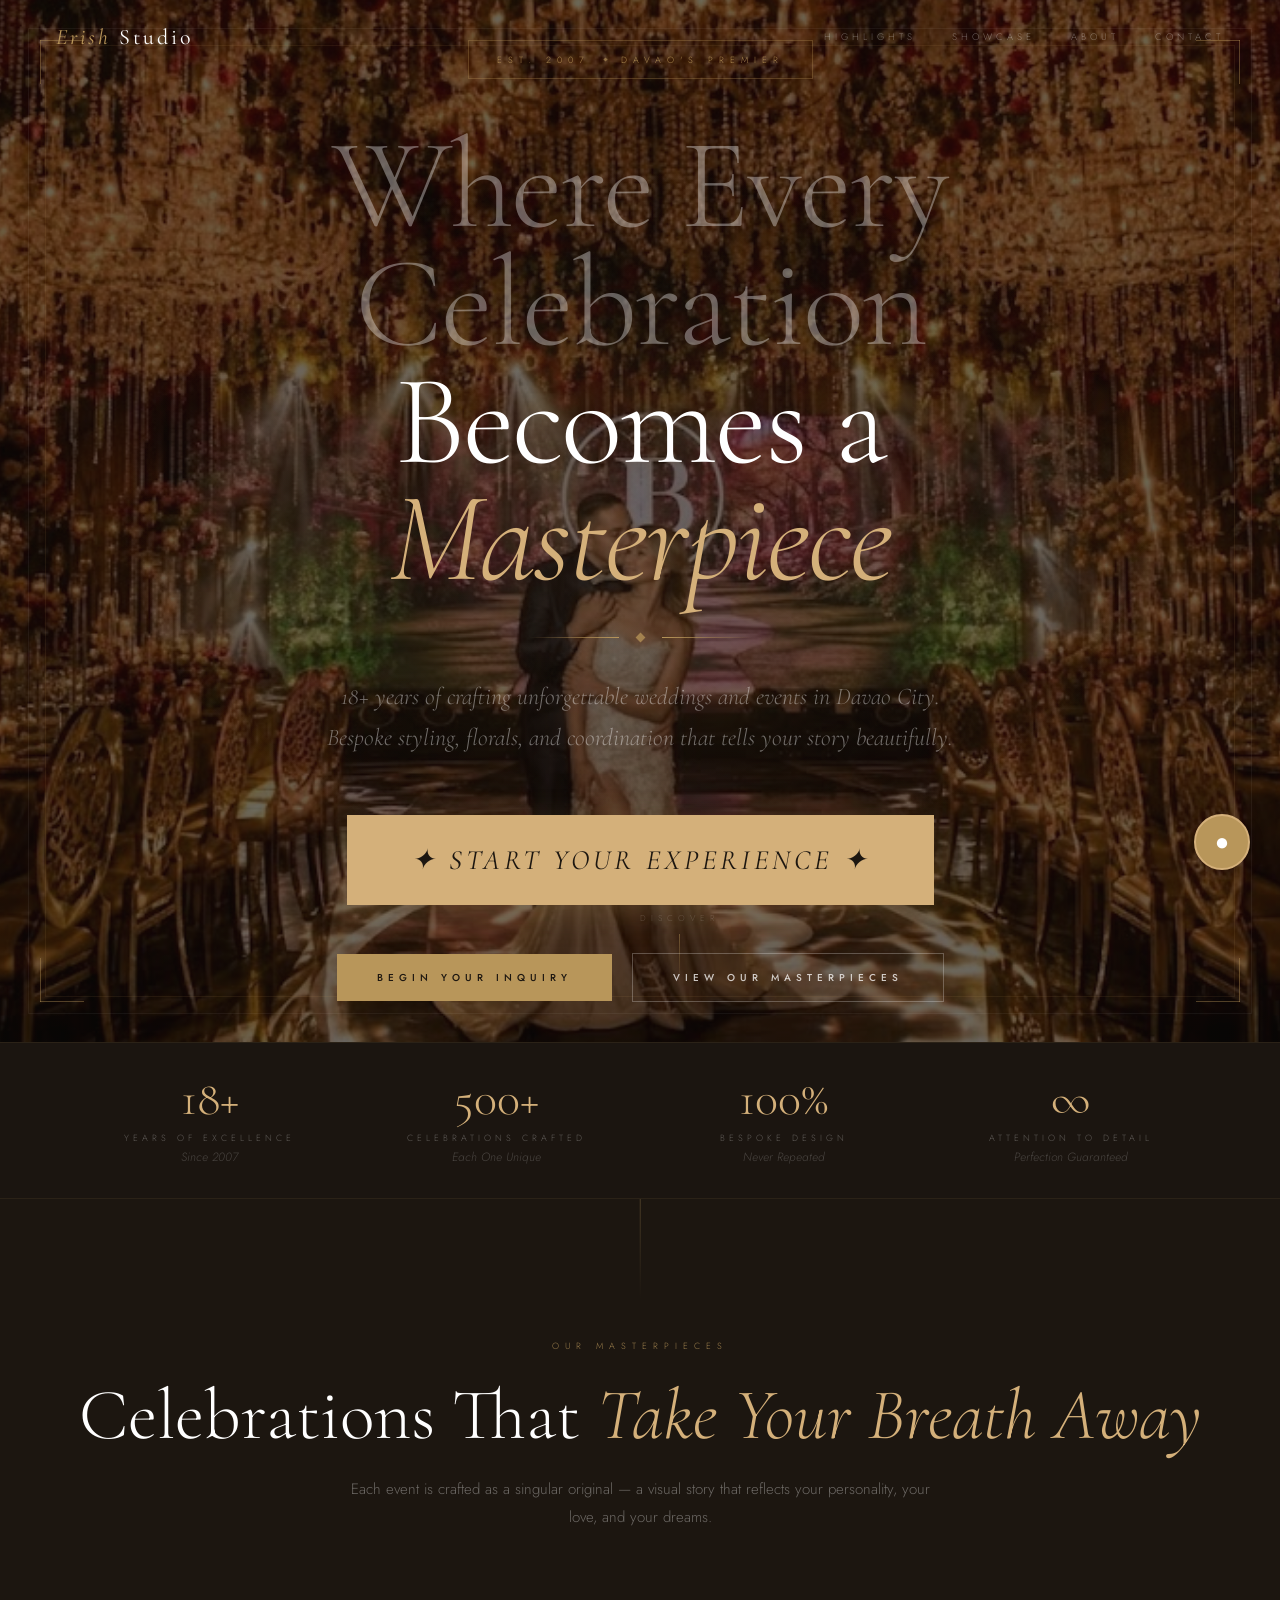
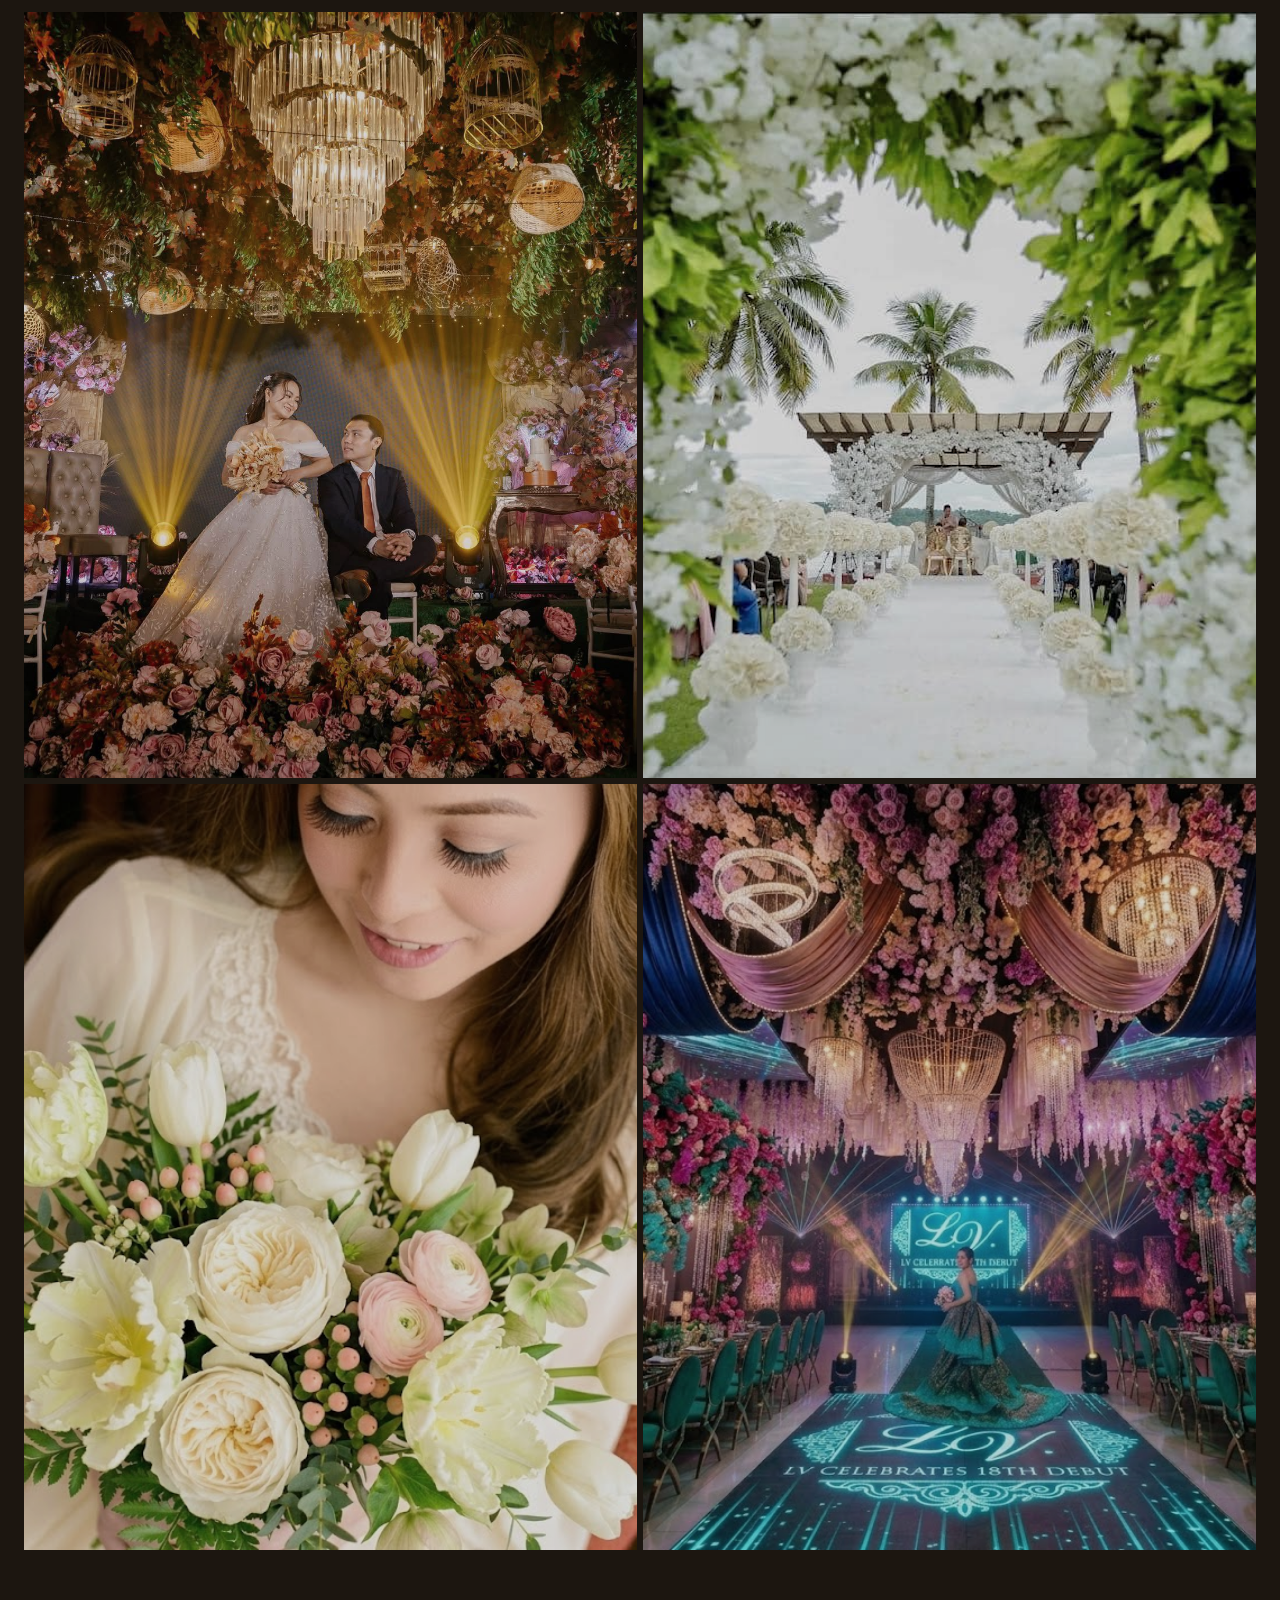
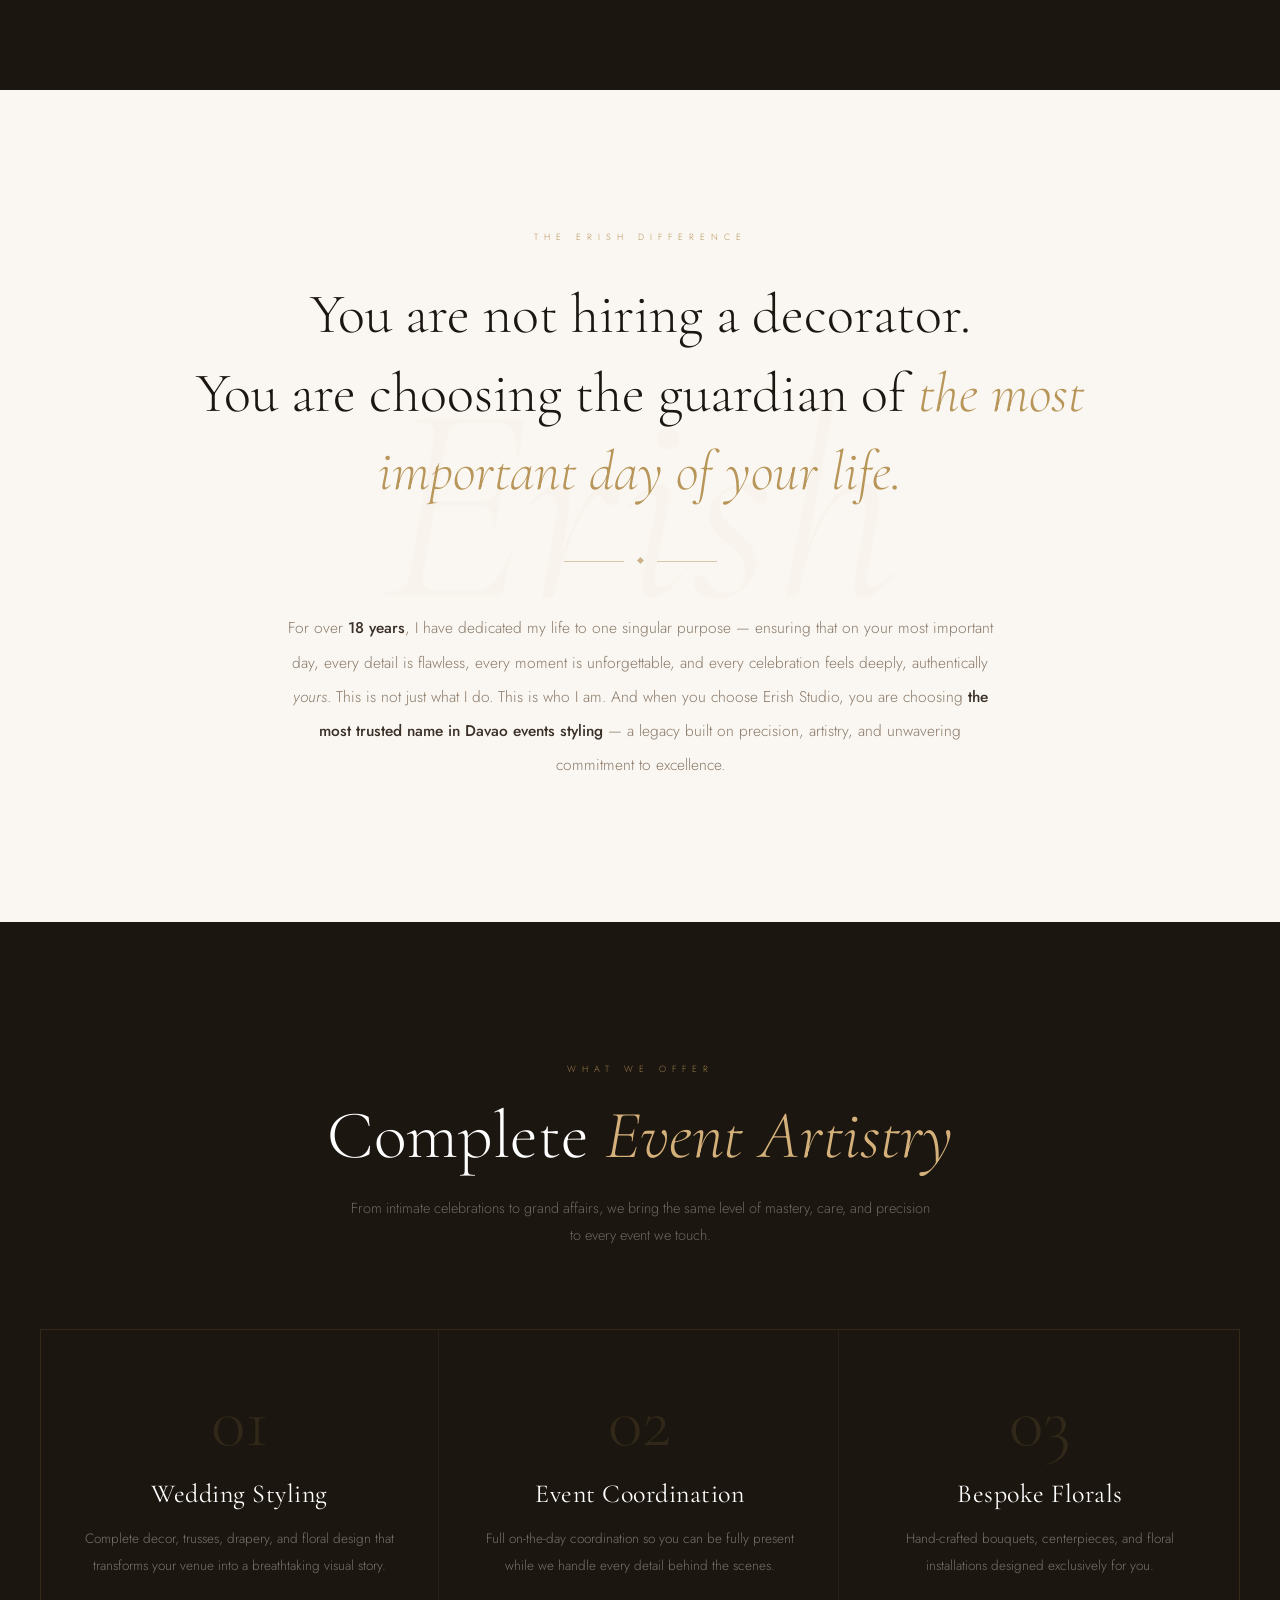
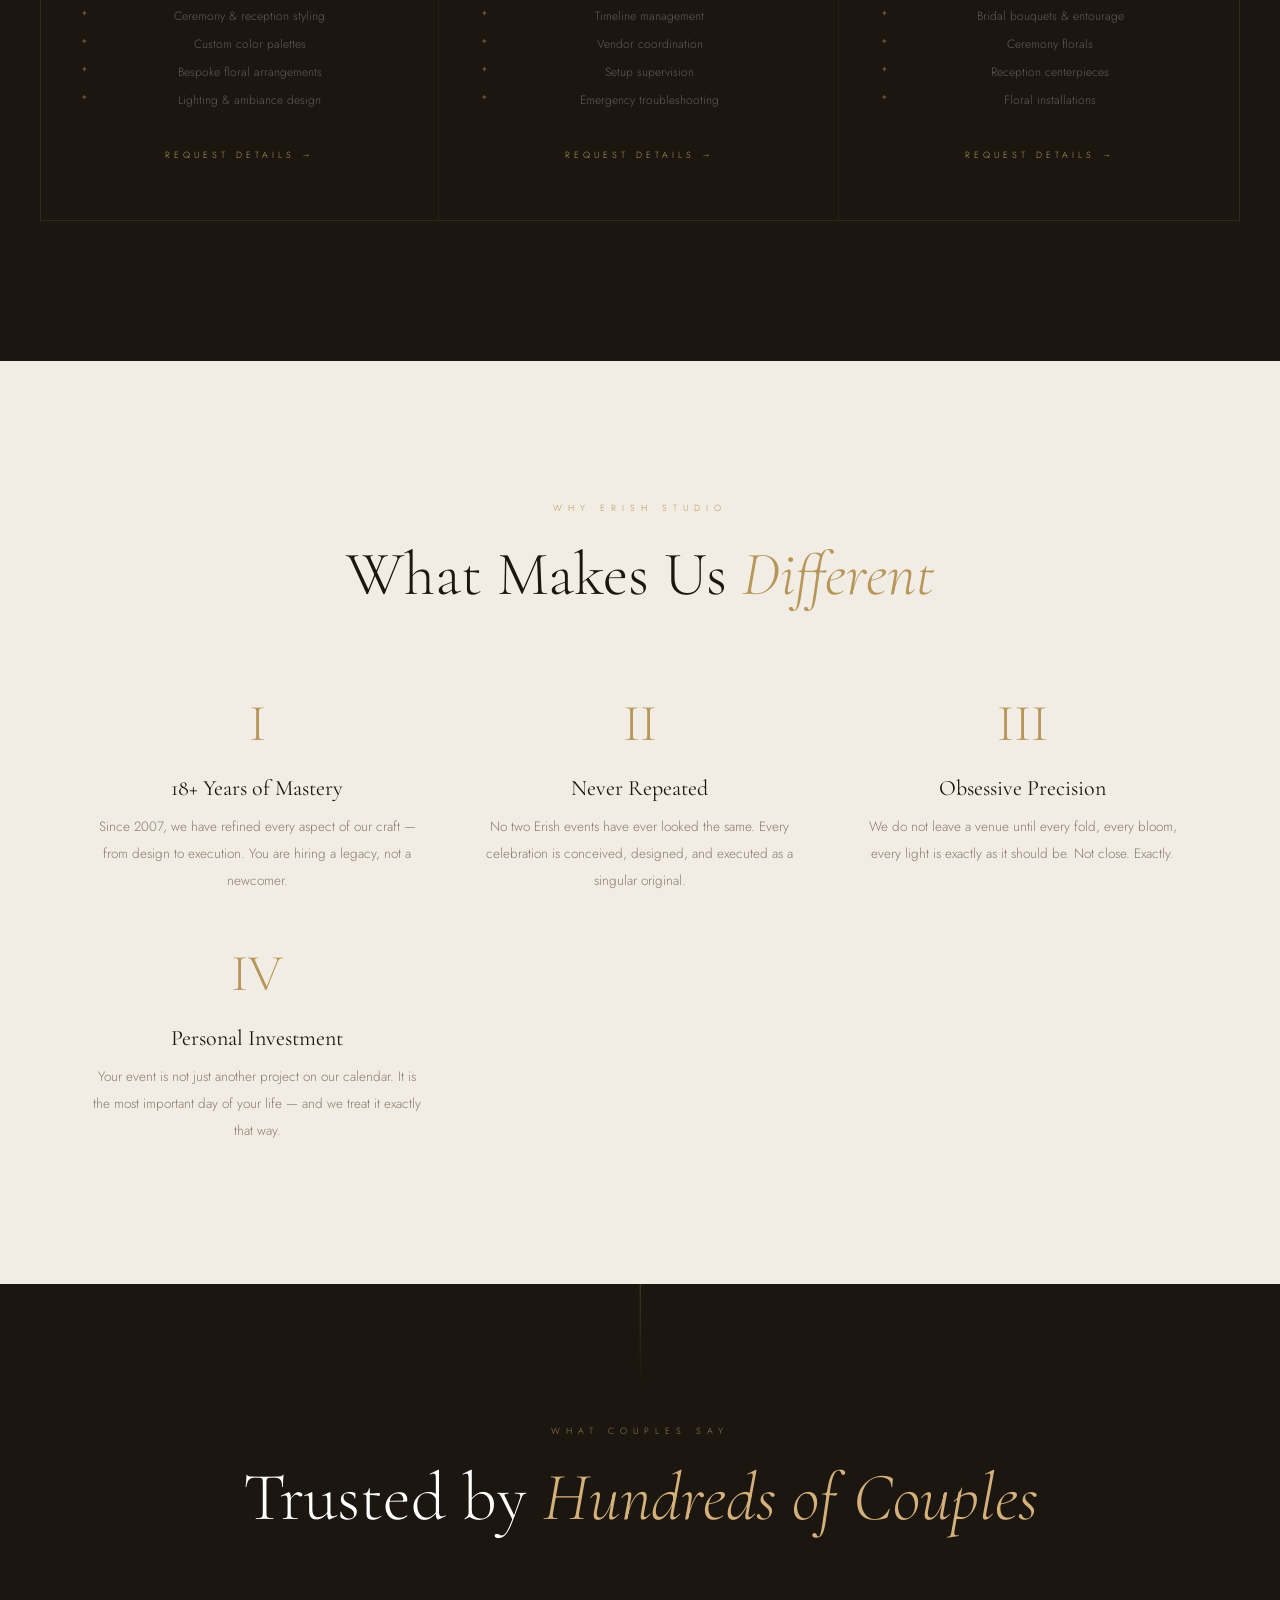
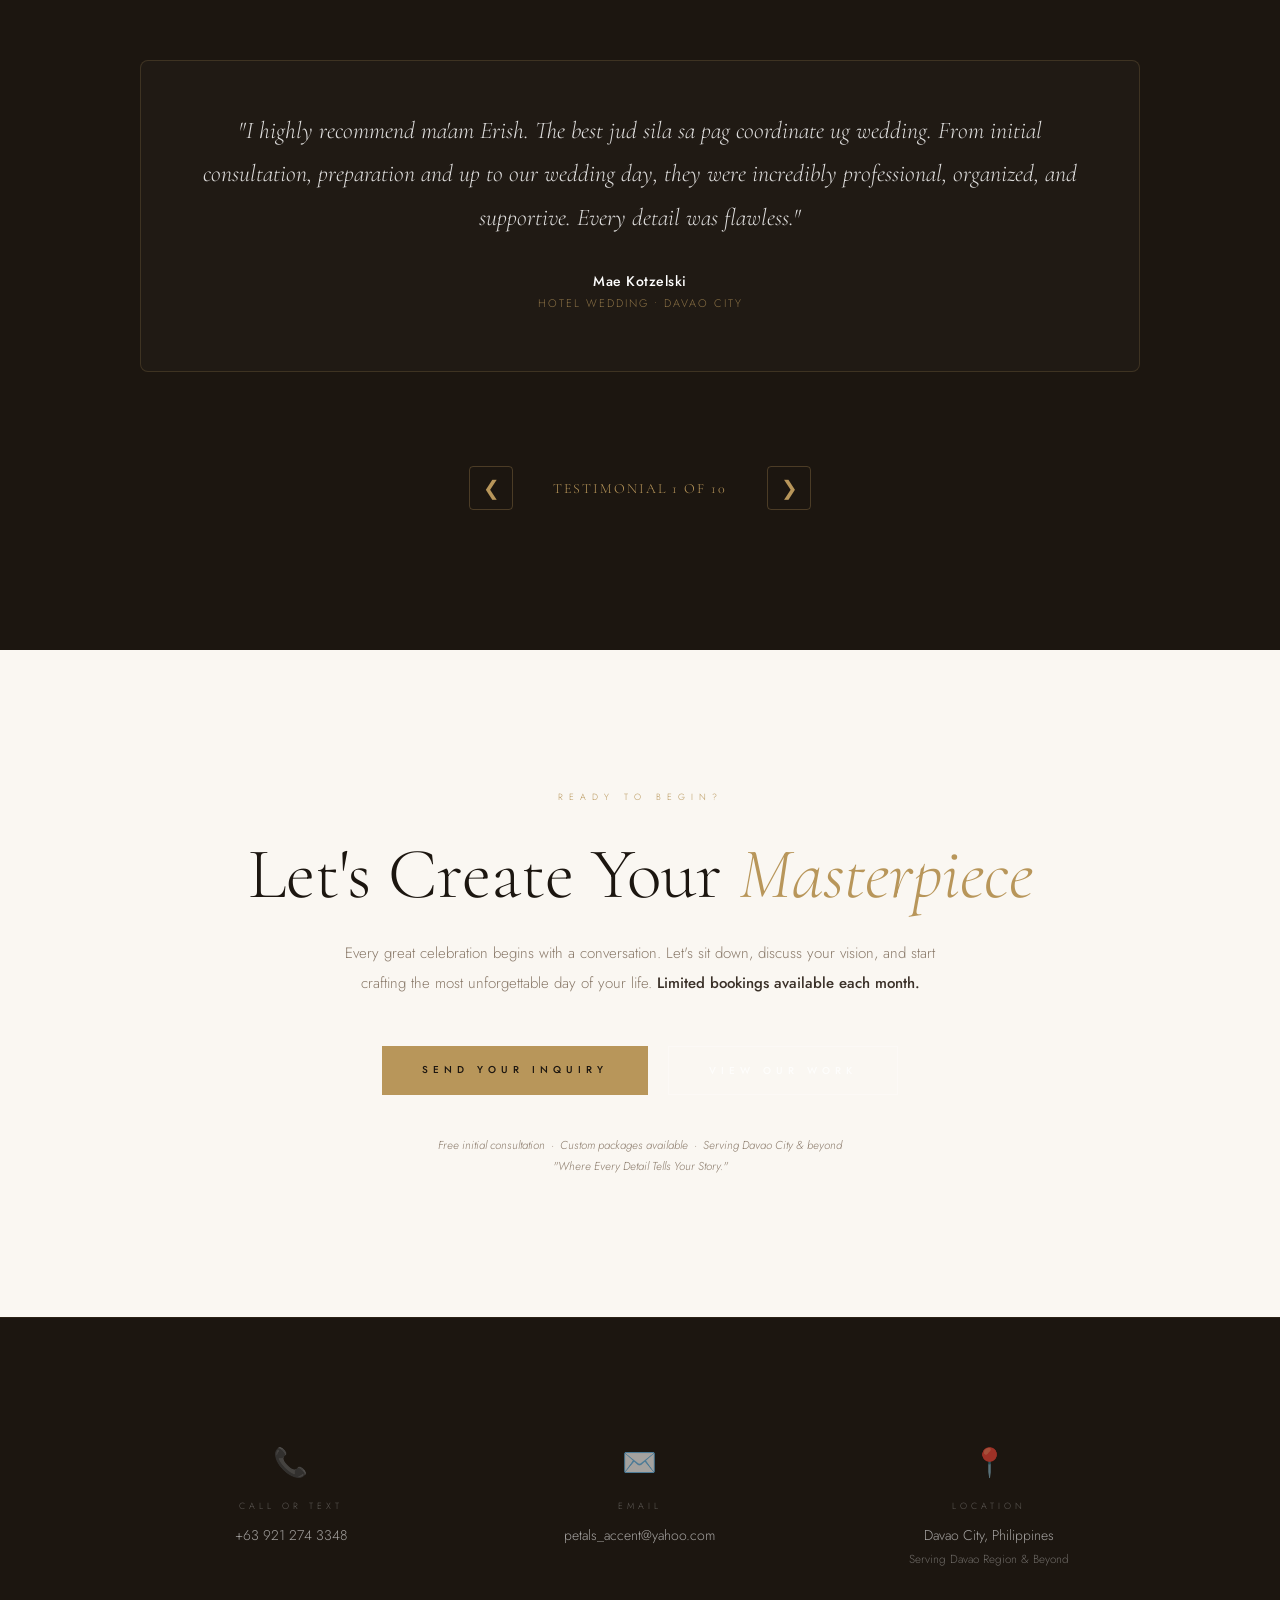
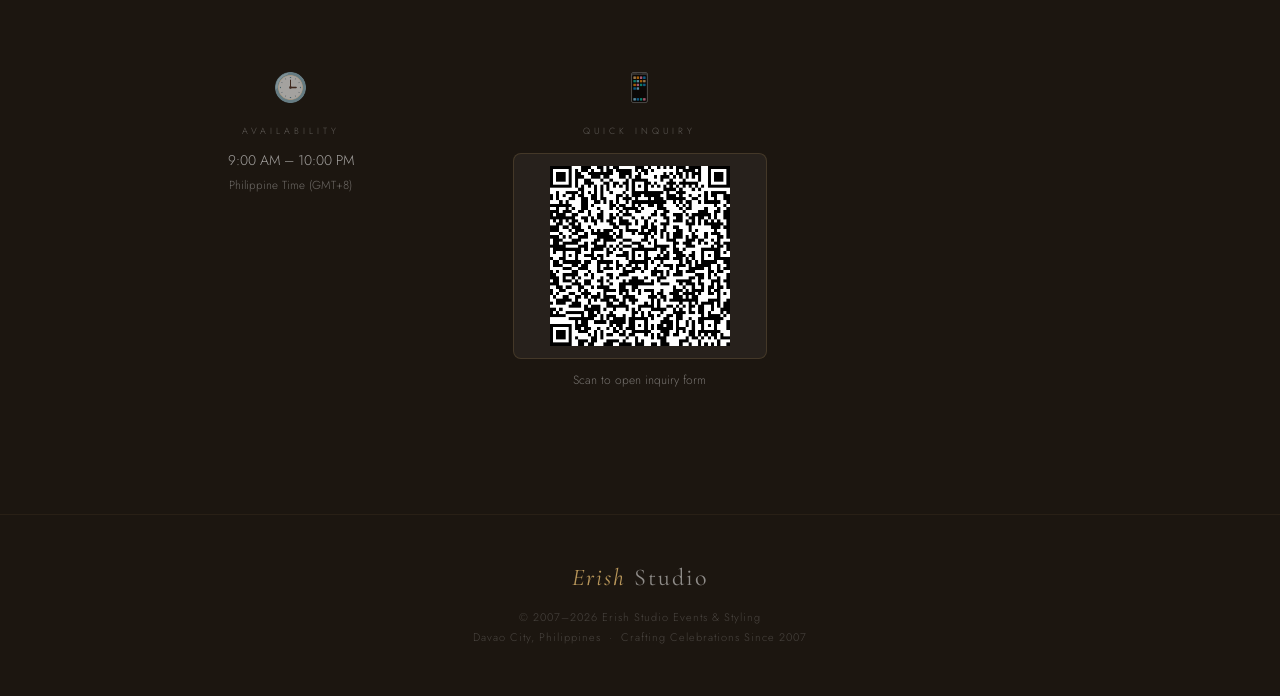
==== commit 6b49e4dd: "Implement cinematic testimonials section Added cinematic testimonials section with navigation and an" ====
--- a/index.html
+++ b/index.html
@@ -254,7 +254,84 @@
 .why-title{font-family:'Cormorant Garamond',serif;font-size:22px;font-weight:400;color:var(--dark);margin-bottom:12px;}
 .why-desc{font-size:13.5px;line-height:2;color:var(--muted);}
 
-/* ── TESTIMONIAL ── */
+/* ── TESTIMONIALS SINGLE VIEW (CINEMATIC) ── */
+.testimonials{background:var(--dark);padding:140px 24px;position:relative;overflow:hidden;}
+.testimonials::before{content:'';position:absolute;top:0;left:50%;transform:translateX(-50%);width:0.5px;height:100px;background:linear-gradient(to bottom,var(--gold),transparent);opacity:0.3;}
+.testimonials-header{text-align:center;margin-bottom:80px;}
+.test-label{font-size:9px;letter-spacing:6px;text-transform:uppercase;color:var(--gold);margin-bottom:24px;display:block;opacity:0.8;}
+.test-title{font-family:'Cormorant Garamond',serif;font-size:clamp(42px,6vw,68px);font-weight:300;color:#fff;line-height:1.1;margin-bottom:20px;}
+.test-title em{font-style:italic;color:var(--gold-lt);}
+
+.testimonials-display{max-width:1000px;margin:0 auto;position:relative;}
+.testimonial-container{position:relative;min-height:400px;display:flex;align-items:center;justify-content:center;}
+
+.testimonial-card{
+  background:rgba(255,255,255,0.02);
+  border:1px solid rgba(184,150,90,0.2);
+  border-radius:8px;
+  padding:48px 40px;
+  text-align:center;
+  width:100%;
+  position:relative;
+  transition:all 0.6s ease;
+  animation:fadeInZoom 0.6s ease;
+}
+
+.testimonial-card:hover{
+  border-color:rgba(184,150,90,0.5);
+  background:rgba(255,255,255,0.04);
+  transform:scale(1.02);
+  box-shadow:0 12px 40px rgba(184,150,90,0.15);
+  animation:breathingZoomCinema 3s ease-in-out infinite;
+}
+
+@keyframes fadeInZoom{
+  from{
+    opacity:0;
+    transform:scale(0.95) translateY(20px);
+  }
+  to{
+    opacity:1;
+    transform:scale(1) translateY(0);
+  }
+}
+
+@keyframes breathingZoomCinema{
+  0%, 100%{
+    transform:scale(1.02);
+  }
+  50%{
+    transform:scale(1.05);
+  }
+}
+
+.testimonial-quote{font-family:'Cormorant Garamond',serif;font-size:clamp(18px,3vw,24px);font-weight:300;font-style:italic;color:rgba(255,255,255,0.85);line-height:1.8;margin-bottom:32px;}
+.testimonial-quote em{color:var(--gold-lt);}
+
+.testimonial-author{margin-bottom:12px;}
+.testimonial-name{font-size:14px;font-weight:500;color:#fff;letter-spacing:0.5px;}
+.testimonial-location{font-size:11px;letter-spacing:2px;text-transform:uppercase;color:var(--gold);opacity:0.7;margin-top:4px;}
+
+.testimonials-nav{display:flex;align-items:center;justify-content:center;gap:40px;margin-top:50px;}
+
+.testimonial-nav-btn{width:44px;height:44px;border:1px solid rgba(184,150,90,0.3);background:transparent;color:var(--gold);font-size:20px;cursor:pointer;display:flex;align-items:center;justify-content:center;border-radius:4px;transition:all 0.3s ease;}
+
+.testimonial-nav-btn:hover{border-color:var(--gold);background:rgba(184,150,90,0.1);}
+.testimonial-nav-btn:active{transform:scale(0.92);}
+.testimonial-nav-btn:disabled{opacity:0.3;cursor:not-allowed;}
+
+.testimonials-counter{
+  font-family:'Cormorant Garamond',serif;
+  font-size:14px;
+  color:var(--gold);
+  letter-spacing:2px;
+  text-transform:uppercase;
+  font-weight:300;
+  min-width:120px;
+  text-align:center;
+}
+
+/* ── TESTIMONIAL SECTION ── */
 .testimonial{background:var(--dark);padding:140px 24px;position:relative;overflow:hidden;}
 .testimonial::before{content:'"';position:absolute;top:60px;left:50%;transform:translateX(-50%);font-family:'Cormorant Garamond',serif;font-size:280px;font-weight:300;color:rgba(184,150,90,0.04);line-height:1;pointer-events:none;}
 .testimonial-inner{max-width:900px;margin:0 auto;text-align:center;position:relative;z-index:2;}
@@ -524,6 +601,9 @@
   .btn-primary,.btn-ghost{width:100%;max-width:320px;}
   .btn-flagship{padding:24px 48px;}
 
+  .carousel-slide{padding:32px 24px;}
+  .testimonial-quote{font-size:clamp(16px,3vw,20px);}
+
   .floating-qr-btn {
     width: 48px;
     height: 48px;
@@ -545,6 +625,12 @@
     padding: 10px 20px;
     font-size: 9px;
   }
+}
+
+@media (max-width:600px){
+  .carousel-slide{padding:24px 16px;}
+  .testimonial-quote{font-size:clamp(14px,2.5vw,18px);}
+  .testimonial-name{font-size:12px;}
 }
 </style>
 </head>
@@ -799,19 +885,30 @@
   </div>
 </section>
 
-<!-- TESTIMONIAL -->
-<section class="testimonial">
-  <div class="testimonial-inner">
-    <span class="t-label reveal">Client Testimonial</span>
-    <blockquote class="t-quote reveal">
-      "I have been to many weddings. But when I walked into mine, I stopped breathing. <em>Every single detail was beyond anything I imagined.</em> Erish didn't just style my wedding — she gave me the most beautiful day of my life."
-    </blockquote>
-    <div class="t-divider reveal">
-      <div class="tdl"></div>
-      <div class="tdd"></div>
-      <div class="tdl"></div>
-    </div>
-    <p class="t-author reveal"><strong>The Bride</strong> &nbsp;·&nbsp; Garden Wedding, Davao City</p>
+<!-- TESTIMONIALS SINGLE VIEW (CINEMATIC) -->
+<section class="testimonials" id="testimonials">
+  <div class="testimonials-header reveal">
+    <span class="test-label">What Couples Say</span>
+    <h2 class="test-title">Trusted by <em>Hundreds of Couples</em></h2>
+  </div>
+  
+  <div class="testimonials-display">
+    <div class="testimonial-container">
+      <div class="testimonial-card" id="testimonialCard">
+        <div class="testimonial-quote" id="testimonialQuote"></div>
+        <div class="testimonial-author">
+          <div class="testimonial-name" id="testimonialName"></div>
+          <div class="testimonial-location" id="testimonialLocation"></div>
+        </div>
+      </div>
+    </div>
+
+    <!-- Navigation Controls -->
+    <div class="testimonials-nav">
+      <button class="testimonial-nav-btn" id="prevTestimonial" title="Previous Testimonial">❮</button>
+      <div class="testimonials-counter" id="testimonialCounter">Testimonial 1 of 10</div>
+      <button class="testimonial-nav-btn" id="nextTestimonial" title="Next Testimonial">❯</button>
+    </div>
   </div>
 </section>
 
@@ -1009,6 +1106,107 @@
 reveals.forEach(r => observer.observe(r));
 console.log("✓ Scroll reveal animations active");
 
+/* ===== TESTIMONIALS ONE-AT-A-TIME (CINEMATIC) JAVASCRIPT ===== */
+const testimonials = [
+  {
+    quote: "I highly recommend ma'am Erish. The best jud sila sa pag coordinate ug wedding. From initial consultation, preparation and up to our wedding day, they were incredibly professional, organized, and supportive. Every detail was flawless.",
+    name: "Mae Kotzelski",
+    location: "Hotel Wedding • Davao City"
+  },
+  {
+    quote: "Thank you so much Ms. Erish & the whole team! From start to finish, you were an absolute lifesaver. You were incredibly hands-on, always available to address my concerns. Your genuine care truly made all the difference. You went above and beyond for us!",
+    name: "Clyde Milly Ang",
+    location: "The View Wedding"
+  },
+  {
+    quote: "It's already a little more than a week since our wedding but John and I are still on cloud nine. We would like to highly commend Ms. Erish Sazon Macadag-um and the whole team of Petals & Accent for being very competent and reliable. Your unparalleled craftsmanship stood out.",
+    name: "Kristine Pacoy-Macuto",
+    location: "Wedding Reception • Davao"
+  },
+  {
+    quote: "THE BEST THING THAT A COUPLE CAN RECEIVE FROM THEIR WEDDING PLANNER IS THE PEACE OF MIND. God is indeed a giver, he gave me Erish Sazon Macadag-um of Petals & Accent. Thank you for your patience, meticulous care, and for bringing in your talented team.",
+    name: "Kristine Pacoy-Macuto",
+    location: "Wedding Ceremony • Davao City"
+  },
+  {
+    quote: "Madam, good morning. So thankful to find one of the best coordinators. Thank you for your patience, guidance all throughout the wedding process from meeting up, prenup, final meet up, and even sa event mismo. You made that 'once in a lifetime moment' so memorable and amazing.",
+    name: "JM Moreno",
+    location: "Wedding Event • Davao"
+  },
+  {
+    quote: "Thank you so much Erish Sazon Macadag-um of Petals & Accent for making our special day a dream come true! We changed dates, venues, and even increased guests, but you still managed to work out everything in our favor. Everything went well and beyond our expectations. We truly enjoyed our day.",
+    name: "Appreciation Post",
+    location: "2 Months After Wedding"
+  },
+  {
+    quote: "Thank you so much Erish Sazon Macadag-um of Petals & Accent for making our wedding dream come true! My sincere thanks to you and the whole team. You have been accommodating and consistent all throughout the wedding preparation. The smiles and laughter of the team calmed our senses.",
+    name: "Ivory Lyn Diadula Carteciano-Bolival",
+    location: "Dream Wedding • Davao City"
+  },
+  {
+    quote: "Thank you so much for making our wedding a dream come true! Before heading off to the second part of our honeymoon, let me share the video of our magical wedding. The whole wedding set up by Petals & Accent made the groom cry after he saw the reception venue because of happiness. You truly deserve all the praise!",
+    name: "Blessa De Maria",
+    location: "Magical Wedding • Davao"
+  },
+  {
+    quote: "Hi ma'am, thank you kaau kay successful jud amo big day! Everything went amazingly well that day jud, kanang walay ka stress2. Hehe and I cannot express how appreciative we are for everything that you guys did for us! Ug ang videos and photos captured ka PERFECT BA! Salamat pud kaau sa team.",
+    name: "Aem Aprahcab",
+    location: "Wedding Reception • Davao City"
+  },
+  {
+    quote: "Thank you so much Princess Parba Sobejana of Petals & Accent for making our special day a dream come true! All of the details of the wedding exceeded all our expectations. We would recommend you to anyone who is considering having a beautiful wedding. You truly go beyond what we've expected. THANK YOU SO MUCH!",
+    name: "Princess Parba Sobejana",
+    location: "Beautiful Wedding • Davao"
+  }
+];
+
+let currentTestimonialIndex = 0;
+
+const testimonialCard = document.getElementById('testimonialCard');
+const testimonialQuote = document.getElementById('testimonialQuote');
+const testimonialName = document.getElementById('testimonialName');
+const testimonialLocation = document.getElementById('testimonialLocation');
+const testimonialCounter = document.getElementById('testimonialCounter');
+const prevTestimonialBtn = document.getElementById('prevTestimonial');
+const nextTestimonialBtn = document.getElementById('nextTestimonial');
+
+function displayTestimonial(index) {
+  const testimonial = testimonials[index];
+  
+  // Add fade animation
+  testimonialCard.style.animation = 'none';
+  setTimeout(() => {
+    testimonialCard.style.animation = 'fadeInZoom 0.6s ease';
+  }, 10);
+  
+  testimonialQuote.textContent = `"${testimonial.quote}"`;
+  testimonialName.textContent = testimonial.name;
+  testimonialLocation.textContent = testimonial.location;
+  testimonialCounter.textContent = `Testimonial ${index + 1} of ${testimonials.length}`;
+}
+
+function nextTestimonial() {
+  currentTestimonialIndex = (currentTestimonialIndex + 1) % testimonials.length;
+  displayTestimonial(currentTestimonialIndex);
+  velvetSnap.currentTime = 0;
+  velvetSnap.play().catch(() => {});
+}
+
+function prevTestimonial() {
+  currentTestimonialIndex = (currentTestimonialIndex - 1 + testimonials.length) % testimonials.length;
+  displayTestimonial(currentTestimonialIndex);
+  velvetSnap.currentTime = 0;
+  velvetSnap.play().catch(() => {});
+}
+
+nextTestimonialBtn.addEventListener('click', nextTestimonial);
+prevTestimonialBtn.addEventListener('click', prevTestimonial);
+
+// Initialize first testimonial
+displayTestimonial(0);
+
+console.log('✓ Testimonials One-at-a-Time (Cinematic) Active | 10 Testimonials | Manual Navigation Only');
+
 /* ===== FLOATING QR CODE JAVASCRIPT ===== */
 const floatingQRBtn = document.getElementById('floatingQRBtn');
 const qrModal = document.getElementById('qrModal');
@@ -1056,10 +1254,11 @@
 
 // ════ DIAGNOSTIC SUMMARY ════
 console.log("\n╔════════════════════════════════════════════════════════╗");
-console.log("║  ERISH STUDIO AUDIO SYSTEM - READY                   ║");
+console.log("║  ERISH STUDIO HOMEPAGE - READY                        ║");
 console.log("╚════════════════════════════════════════════════════════╝");
 console.log("✓ START EXPERIENCE button: plays opening.mp3");
 console.log("✓ All other buttons & links: play velvet-snap.mp3");
+console.log("✓ Testimonials carousel: 10 slides, auto-play + manual nav");
 console.log("✓ Floating QR button: active & functional");
 console.log("✓ System initialized successfully\n");
 </script>
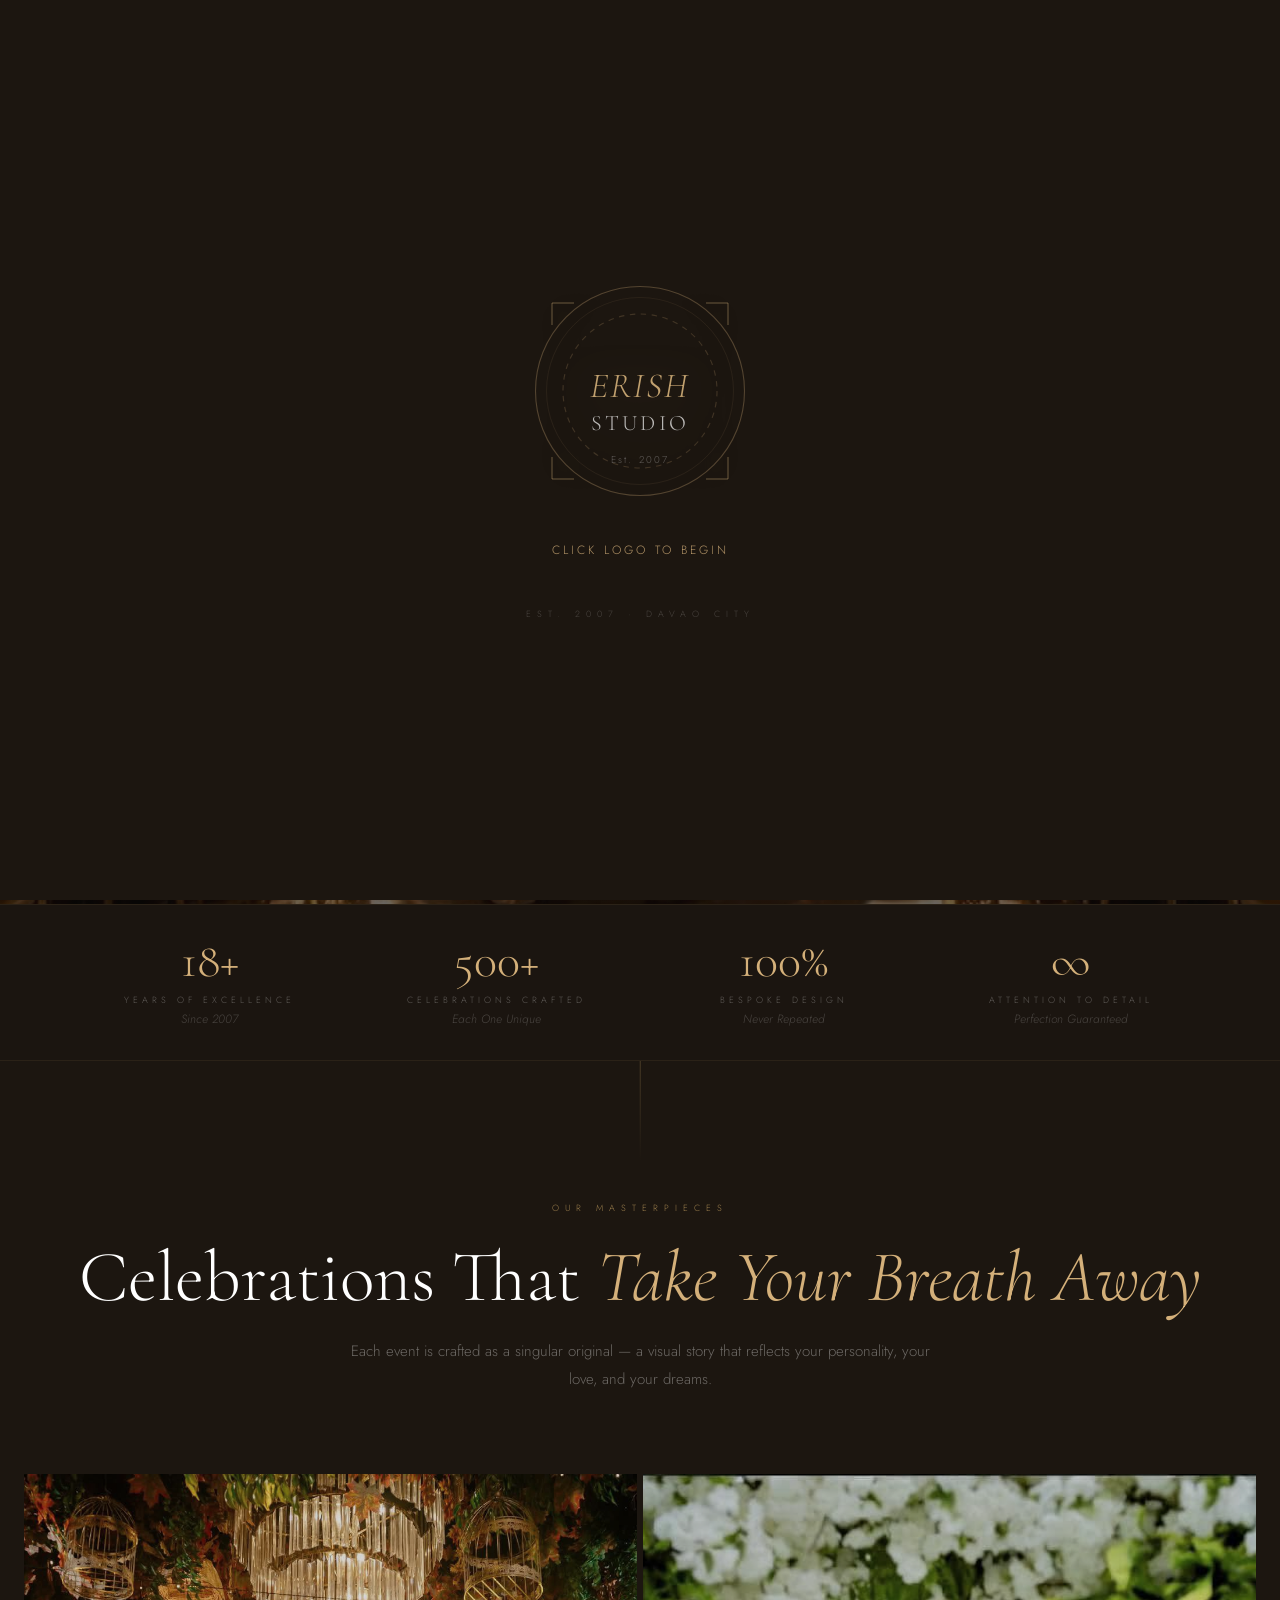
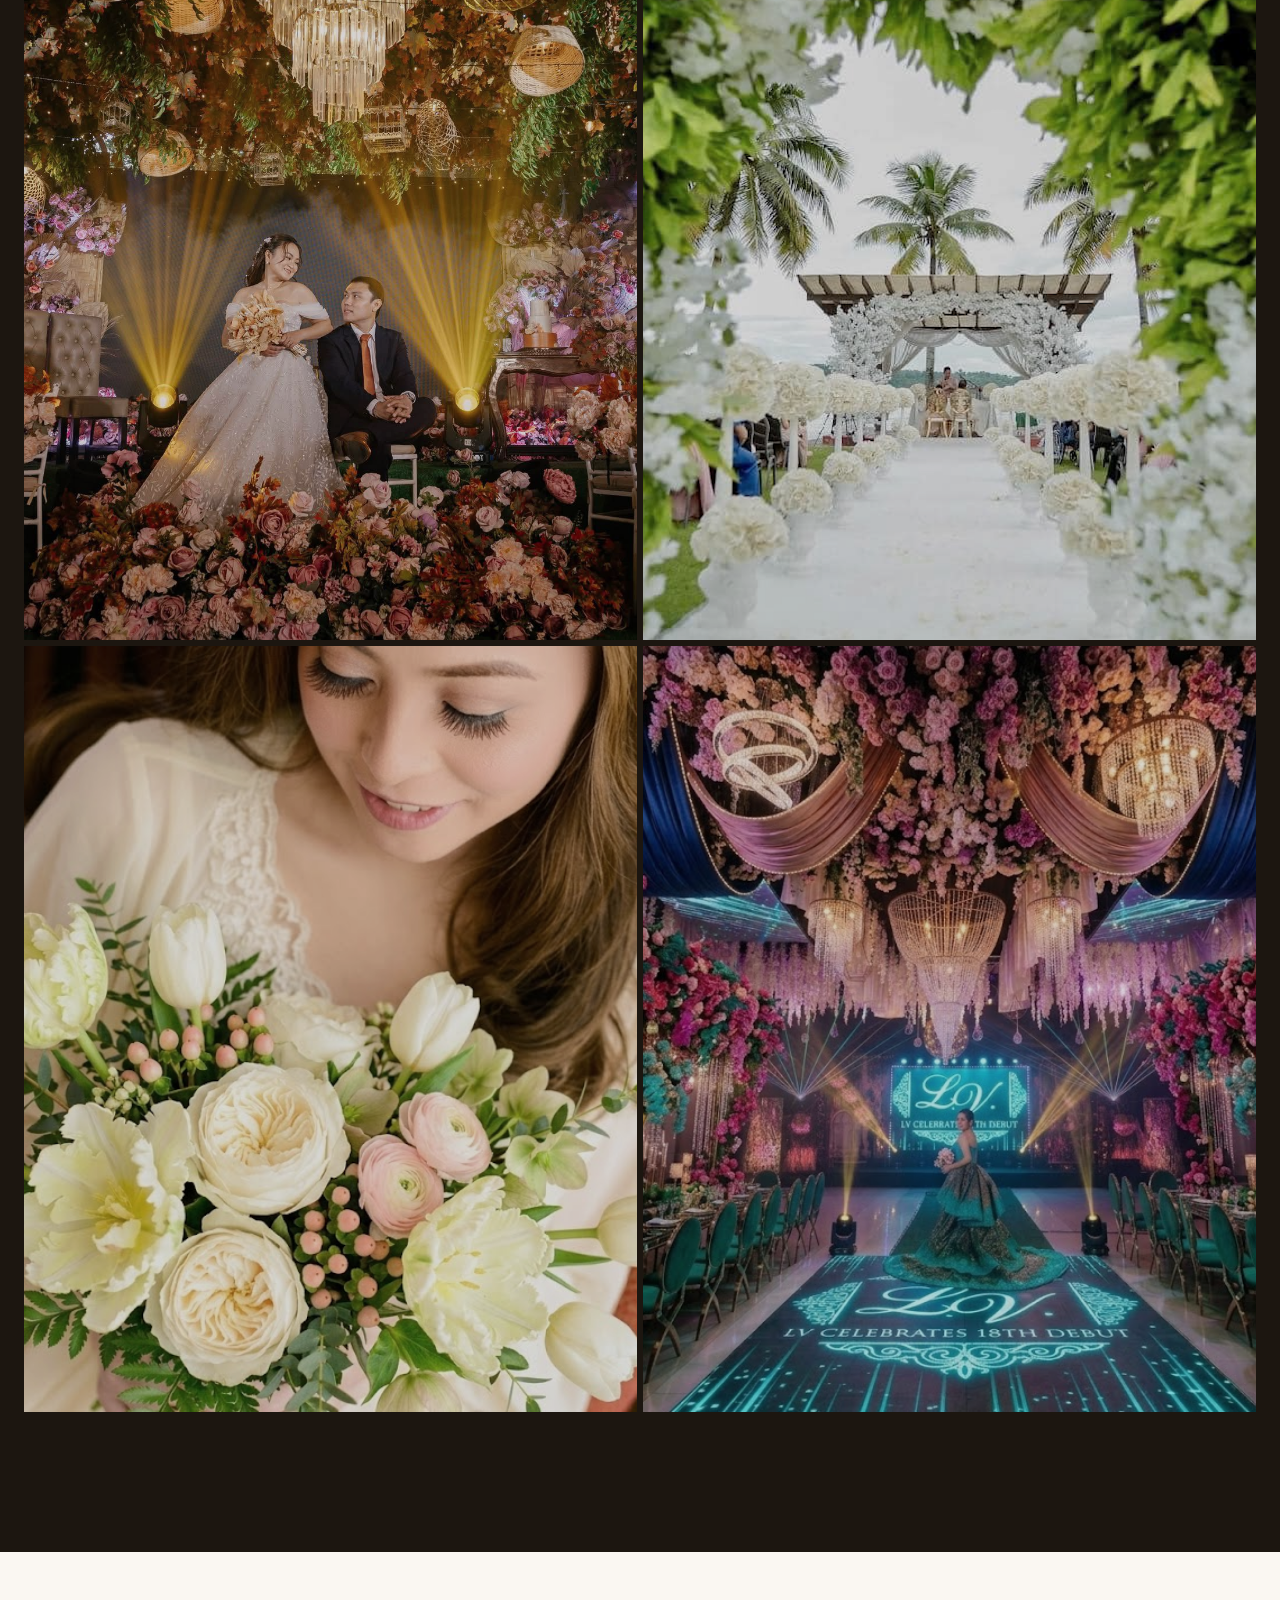
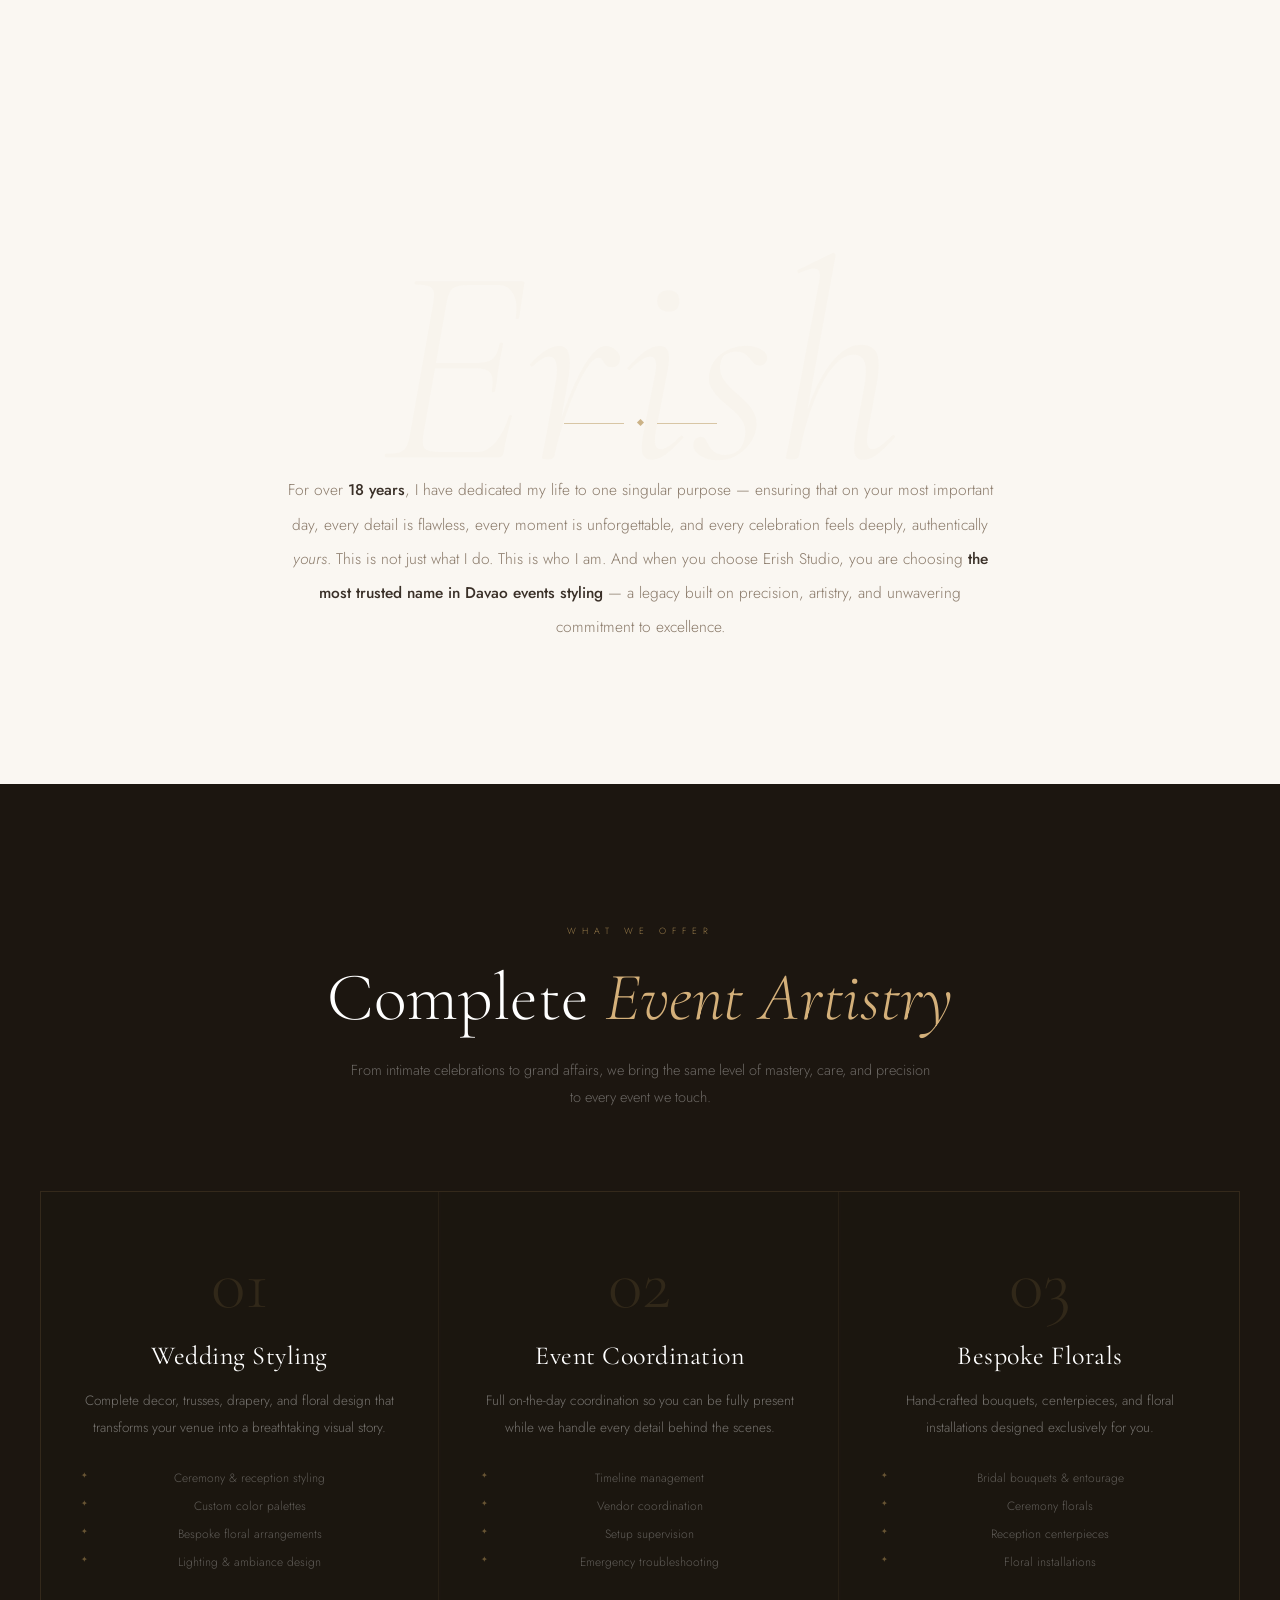
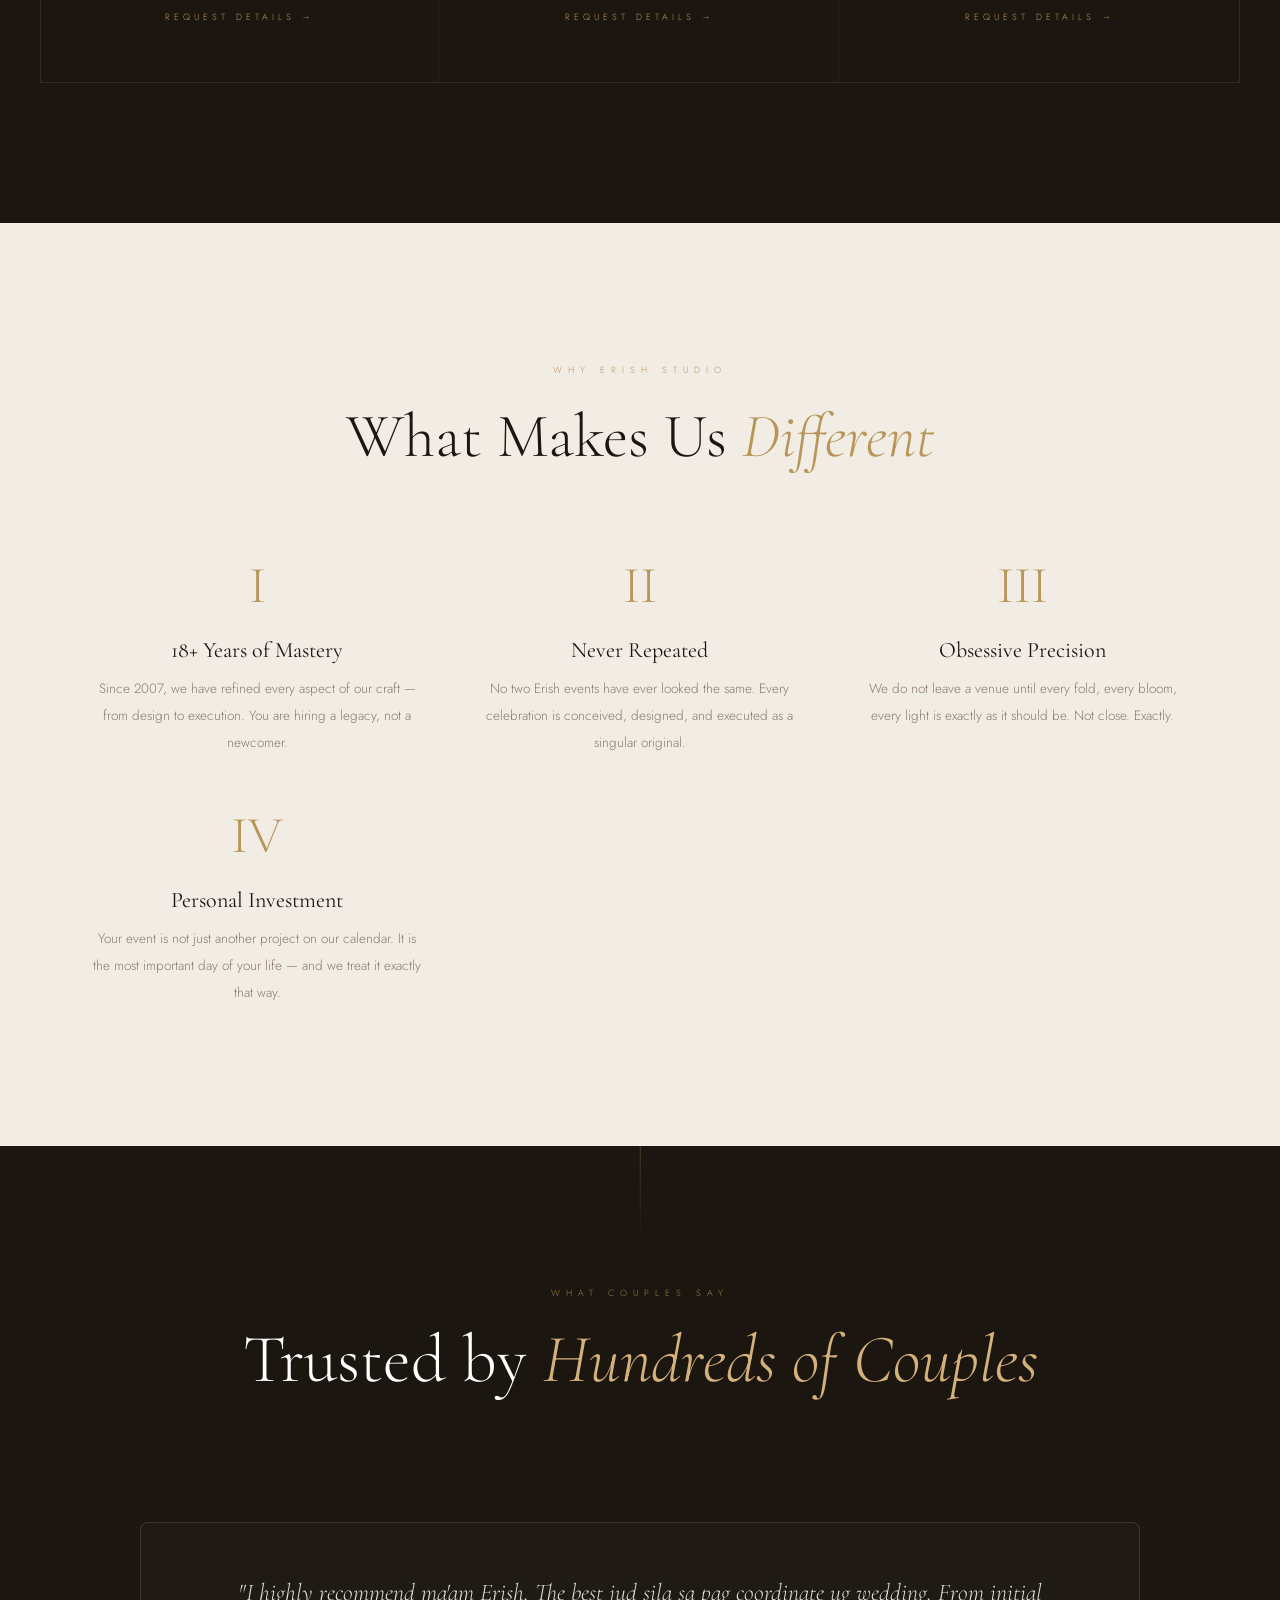
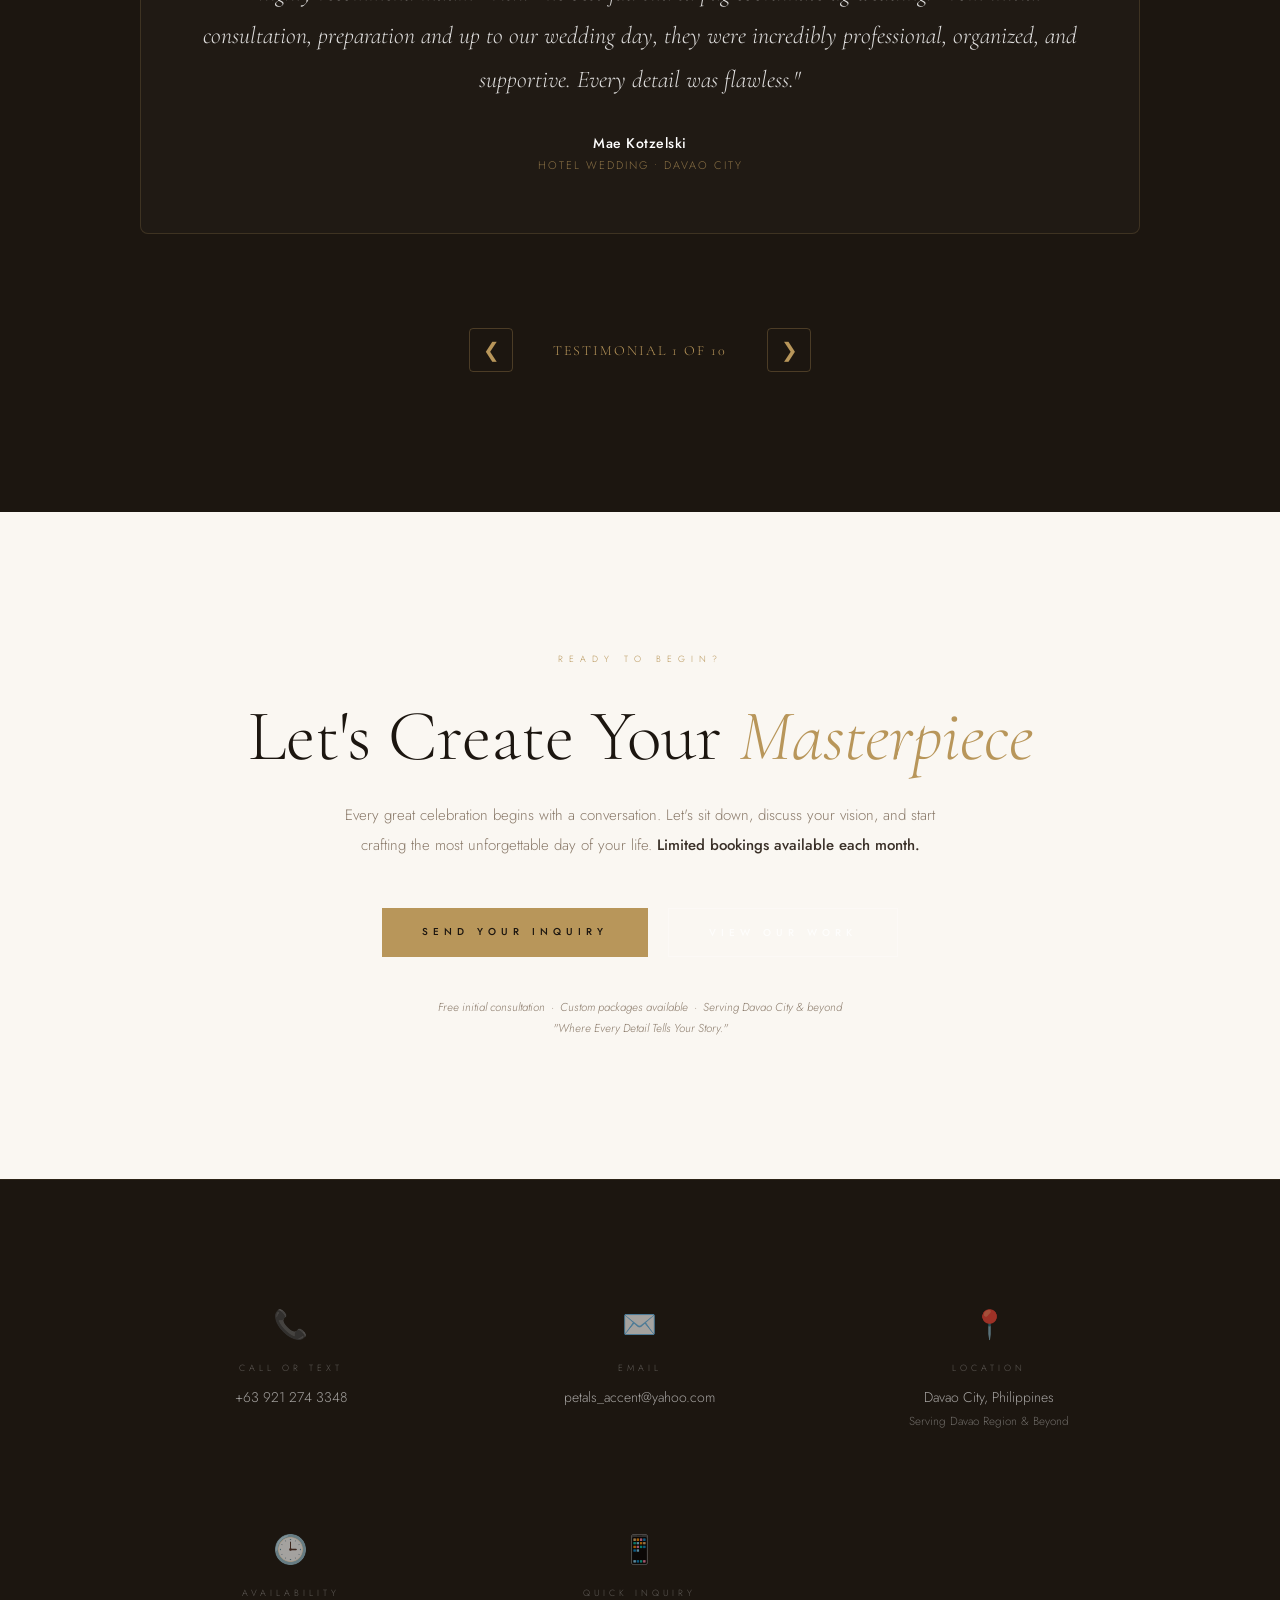
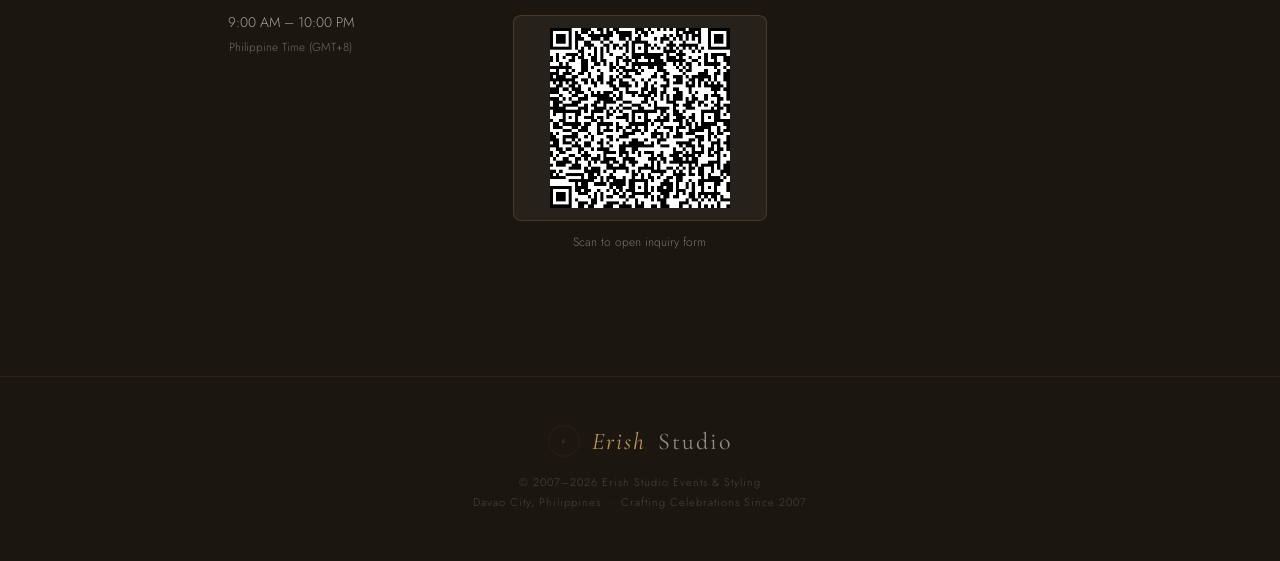
==== commit 18bfc84e: "Refactor preloader and update logo elements Updated preloader to use an SVG logo and modified associ" ====
--- a/index.html
+++ b/index.html
@@ -15,9 +15,10 @@
 html{scroll-behavior:smooth;}
 body{background:var(--dark);color:#fff;font-family:'Jost',sans-serif;font-weight:300;overflow-x:hidden;}
 
-/* ── PRELOADER WITH SOUND ── */
+/* ── PRELOADER WITH CINEMATIC LOGO ── */
 .preloader{position:fixed;inset:0;background:var(--dark);z-index:9999;display:flex;align-items:center;justify-content:center;flex-direction:column;gap:28px;transition:opacity 1s ease,visibility 1s ease;}
 .preloader.hidden{opacity:0;visibility:hidden;pointer-events:none;}
+@keyframes fadeOut{from{opacity:1;}to{opacity:0;}}
 .pre-logo{font-family:'Cormorant Garamond',serif;font-size:48px;font-weight:300;font-style:italic;color:rgba(255,255,255,0.12);letter-spacing:5px;animation:breathe 2.4s ease infinite;}
 .pre-logo em{color:var(--gold-lt);}
 .pre-line{width:0;height:0.7px;background:var(--gold);animation:expand 2s ease forwards;}
@@ -28,9 +29,12 @@
 /* ── NAVIGATION ── */
 nav{position:fixed;top:0;left:0;right:0;z-index:100;padding:24px 56px;display:flex;align-items:center;justify-content:space-between;background:rgba(28,22,16,0);backdrop-filter:blur(0px);border-bottom:0.5px solid rgba(184,150,90,0);transition:all 0.5s ease;}
 nav.scrolled{background:rgba(28,22,16,0.92);backdrop-filter:blur(20px);border-bottom:0.5px solid rgba(184,150,90,0.15);}
-.nav-logo{font-family:'Cormorant Garamond',serif;font-size:22px;font-weight:400;color:#fff;letter-spacing:3px;text-decoration:none;transition:color 0.3s;}
-.nav-logo:hover{color:var(--gold-lt);}
+.nav-logo{font-family:'Cormorant Garamond',serif;font-size:22px;font-weight:400;color:#fff;letter-spacing:3px;text-decoration:none;transition:all 0.4s ease;display:flex;align-items:center;gap:12px;position:relative;}
+.nav-logo:hover{color:var(--gold-lt);transform:translateY(-2px);}
 .nav-logo em{font-style:italic;color:var(--gold);}
+.nav-logo-icon{width:28px;height:28px;display:flex;align-items:center;justify-content:center;}
+.nav-logo-icon svg{width:100%;height:100%;filter:drop-shadow(0 0 8px rgba(212,176,122,0.3));transition:all 0.4s ease;}
+.nav-logo:hover .nav-logo-icon svg{filter:drop-shadow(0 0 16px rgba(212,176,122,0.6));}
 .nav-links{display:flex;gap:36px;}
 .nav-links a{font-size:9.5px;letter-spacing:4px;text-transform:uppercase;color:rgba(255,255,255,0.35);text-decoration:none;transition:color 0.3s;position:relative;}
 .nav-links a:hover{color:var(--gold);}
@@ -416,8 +420,12 @@
 
 /* ── FOOTER ── */
 footer{background:var(--dark);padding:48px 24px;border-top:0.5px solid rgba(184,150,90,0.08);text-align:center;position:relative;z-index:10;}
-.f-logo{font-family:'Cormorant Garamond',serif;font-size:24px;font-weight:400;color:rgba(255,255,255,0.5);letter-spacing:2px;margin-bottom:16px;}
+.f-logo{font-family:'Cormorant Garamond',serif;font-size:24px;font-weight:400;color:rgba(255,255,255,0.5);letter-spacing:2px;margin-bottom:16px;display:flex;align-items:center;justify-content:center;gap:12px;transition:all 0.4s ease;}
+.f-logo:hover{color:rgba(255,255,255,0.8);}
 .f-logo em{font-style:italic;color:var(--gold);}
+.f-logo-icon{width:32px;height:32px;display:flex;align-items:center;justify-content:center;}
+.f-logo-icon svg{width:100%;height:100%;filter:drop-shadow(0 0 10px rgba(212,176,122,0.2));transition:all 0.4s ease;}
+.f-logo:hover .f-logo-icon svg{filter:drop-shadow(0 0 15px rgba(212,176,122,0.5));}
 .f-note{font-size:11px;color:rgba(255,255,255,0.2);letter-spacing:1px;line-height:1.8;}
 
 /* ===== FLOATING QR CODE CSS ===== */
@@ -636,16 +644,118 @@
 </head>
 <body>
 
-<!-- PRELOADER -->
+<!-- PRELOADER WITH SVG LOGO -->
 <div class="preloader" id="preloader">
-  <div class="pre-logo"><em>Erish</em> Studio</div>
-  <div class="pre-line"></div>
-  <div class="pre-tagline">Est. 2007 · Davao City</div>
+  <div class="preloader-content">
+    <!-- SVG LOGO -->
+    <svg class="preloader-logo" id="preloaderLogo" viewBox="0 0 200 200" xmlns="http://www.w3.org/2000/svg">
+      <!-- Decorative outer circle -->
+      <circle cx="100" cy="100" r="95" fill="none" stroke="rgba(212,176,122,0.3)" stroke-width="1"/>
+      <circle cx="100" cy="100" r="85" fill="none" stroke="rgba(212,176,122,0.15)" stroke-width="0.5"/>
+      
+      <!-- Center decorative element -->
+      <circle cx="100" cy="100" r="70" fill="none" stroke="rgba(212,176,122,0.2)" stroke-width="1" stroke-dasharray="5,5"/>
+      
+      <!-- Main text circle path for curved text -->
+      <defs>
+        <path id="circlePath" d="M 30, 100 A 70, 70 0 0, 1 170, 100" fill="none"/>
+        <style>
+          .preloader-logo {
+            animation: rotateLogo 8s linear infinite, pulseGlow 3s ease-in-out infinite;
+          }
+          @keyframes rotateLogo {
+            from { transform: rotate(0deg); }
+            to { transform: rotate(360deg); }
+          }
+          @keyframes pulseGlow {
+            0%, 100% { filter: drop-shadow(0 0 10px rgba(212,176,122,0.3)); }
+            50% { filter: drop-shadow(0 0 25px rgba(212,176,122,0.6)); }
+          }
+        </style>
+      </defs>
+      
+      <!-- Centered text -->
+      <text x="100" y="105" text-anchor="middle" font-family="Cormorant Garamond, serif" font-size="32" font-weight="300" fill="rgba(212,176,122,0.9)" letter-spacing="2">
+        <tspan font-style="italic">ERISH</tspan>
+      </text>
+      <text x="100" y="135" text-anchor="middle" font-family="Cormorant Garamond, serif" font-size="20" font-weight="300" fill="rgba(255,255,255,0.7)" letter-spacing="3">
+        STUDIO
+      </text>
+      
+      <!-- Bottom decorative text -->
+      <text x="100" y="165" text-anchor="middle" font-family="Jost, sans-serif" font-size="9" font-weight="300" fill="rgba(255,255,255,0.3)" letter-spacing="2" text-transform="uppercase">
+        Est. 2007
+      </text>
+      
+      <!-- Corner accents -->
+      <line x1="20" y1="20" x2="40" y2="20" stroke="rgba(212,176,122,0.4)" stroke-width="1"/>
+      <line x1="20" y1="20" x2="20" y2="40" stroke="rgba(212,176,122,0.4)" stroke-width="1"/>
+      <line x1="180" y1="20" x2="160" y2="20" stroke="rgba(212,176,122,0.4)" stroke-width="1"/>
+      <line x1="180" y1="20" x2="180" y2="40" stroke="rgba(212,176,122,0.4)" stroke-width="1"/>
+      <line x1="20" y1="180" x2="40" y2="180" stroke="rgba(212,176,122,0.4)" stroke-width="1"/>
+      <line x1="20" y1="180" x2="20" y2="160" stroke="rgba(212,176,122,0.4)" stroke-width="1"/>
+      <line x1="180" y1="180" x2="160" y2="180" stroke="rgba(212,176,122,0.4)" stroke-width="1"/>
+      <line x1="180" y1="180" x2="180" y2="160" stroke="rgba(212,176,122,0.4)" stroke-width="1"/>
+    </svg>
+    
+    <p class="preloader-cta" id="preloaderCTA">Click Logo to Begin</p>
+    <div class="pre-tagline">Est. 2007 · Davao City</div>
+  </div>
 </div>
+
+<style>
+.preloader-content{
+  display:flex;
+  flex-direction:column;
+  align-items:center;
+  justify-content:center;
+  gap:40px;
+}
+
+.preloader-logo{
+  width:220px;
+  height:220px;
+  cursor:pointer;
+  transition:all 0.4s ease;
+  filter:drop-shadow(0 0 20px rgba(212,176,122,0.2));
+}
+
+.preloader-logo:hover{
+  width:240px;
+  height:240px;
+  filter:drop-shadow(0 0 40px rgba(212,176,122,0.5));
+}
+
+.preloader-cta{
+  font-size:12px;
+  letter-spacing:3px;
+  text-transform:uppercase;
+  color:rgba(212,176,122,0.8);
+  animation:fadeInOut 2s ease-in-out infinite;
+  font-family:'Jost',sans-serif;
+  font-weight:300;
+}
+
+@keyframes fadeInOut{
+  0%,100%{opacity:0.5;}
+  50%{opacity:1;}
+}
+</style>
 
 <!-- NAVIGATION -->
 <nav id="nav">
-  <a href="index.html" class="nav-logo"><em>Erish</em> Studio</a>
+  <a href="index.html" class="nav-logo">
+    <span class="nav-logo-icon">
+      <svg viewBox="0 0 100 100" xmlns="http://www.w3.org/2000/svg">
+        <circle cx="50" cy="50" r="48" fill="none" stroke="rgba(212,176,122,0.4)" stroke-width="0.5"/>
+        <text x="50" y="55" text-anchor="middle" font-family="Cormorant Garamond, serif" font-size="16" font-weight="300" fill="rgba(212,176,122,0.9)" letter-spacing="1">
+          <tspan font-style="italic">E</tspan>
+        </text>
+        <circle cx="50" cy="50" r="42" fill="none" stroke="rgba(212,176,122,0.15)" stroke-width="0.3" stroke-dasharray="3,3"/>
+      </svg>
+    </span>
+    <em>Erish</em> Studio
+  </a>
   <div class="nav-links">
     <a href="highlights.html">Highlights</a>
     <a href="showcase.html">Showcase</a>
@@ -687,13 +797,6 @@
       Bespoke styling, florals, and coordination that tells your story beautifully.
     </p>
 
-    <!-- ── FLAGSHIP START EXPERIENCE BUTTON ── -->
-    <div class="hero-flagship">
-      <button id="start-exp-btn" class="btn-flagship">
-        <span>✦ Start Your Experience ✦</span>
-      </button>
-    </div>
-    
     <!-- ── SECONDARY CTA BUTTONS ── -->
     <div class="hero-ctas">
       <a href="showcase.html#inquiry" class="btn-primary"><span>Begin Your Inquiry</span></a>
@@ -972,7 +1075,18 @@
 
 <!-- FOOTER -->
 <footer>
-  <div class="f-logo"><em>Erish</em> Studio</div>
+  <div class="f-logo">
+    <span class="f-logo-icon">
+      <svg viewBox="0 0 100 100" xmlns="http://www.w3.org/2000/svg">
+        <circle cx="50" cy="50" r="48" fill="none" stroke="rgba(212,176,122,0.4)" stroke-width="0.5"/>
+        <text x="50" y="55" text-anchor="middle" font-family="Cormorant Garamond, serif" font-size="16" font-weight="300" fill="rgba(212,176,122,0.8)" letter-spacing="1">
+          <tspan font-style="italic">E</tspan>
+        </text>
+        <circle cx="50" cy="50" r="42" fill="none" stroke="rgba(212,176,122,0.15)" stroke-width="0.3" stroke-dasharray="3,3"/>
+      </svg>
+    </span>
+    <em>Erish</em> Studio
+  </div>
   <div class="f-note">
     © 2007–2026 Erish Studio Events & Styling<br/>
     Davao City, Philippines &nbsp;·&nbsp; Crafting Celebrations Since 2007
@@ -1013,35 +1127,22 @@
 
 console.log("✓ Audio files defined");
 
-// ════ PRELOADER HANDLING ════
-window.addEventListener('load', () => {
-  console.log("✓ Page loaded");
-  setTimeout(() => {
-    const preloader = document.getElementById('preloader');
-    if (preloader) {
-      preloader.classList.add('hidden');
-      console.log("✓ Preloader hidden");
-    }
-  }, 1800);
-});
-
-// ════ START EXPERIENCE BUTTON (OPENING SOUND) ════
-const startBtn = document.getElementById('start-exp-btn');
-
-if (startBtn) {
-  console.log("✅ START EXPERIENCE BUTTON FOUND");
-  console.log("   └─ This button plays: opening.mp3");
+// ════ PRELOADER LOGO CLICK (OPENING SOUND) ════
+const preloaderLogo = document.getElementById('preloaderLogo');
+const preloader = document.getElementById('preloader');
+
+if (preloaderLogo) {
+  console.log("✅ PRELOADER LOGO FOUND");
+  console.log("   └─ Click to play opening.mp3 and start experience");
   
-  startBtn.style.pointerEvents = 'auto';
-  startBtn.style.cursor = 'pointer';
-  startBtn.style.position = 'relative';
-  startBtn.style.zIndex = '20';
+  preloaderLogo.style.cursor = 'pointer';
   
-  startBtn.addEventListener('click', function(e) {
-    console.log("🎬 START EXPERIENCE BUTTON CLICKED!");
+  preloaderLogo.addEventListener('click', function(e) {
+    console.log("🎬 PRELOADER LOGO CLICKED!");
     e.preventDefault();
     e.stopPropagation();
     
+    // Play opening sound
     openingSound.currentTime = 0;
     openingSound.play()
       .then(() => {
@@ -1051,12 +1152,28 @@
         console.warn("⚠️ Opening sound blocked by browser autoplay policy");
         console.warn("   Reason: ", err.message);
       });
+    
+    // Hide preloader with cinematic fade
+    setTimeout(() => {
+      preloader.style.animation = 'fadeOut 0.8s ease forwards';
+      setTimeout(() => {
+        preloader.classList.add('hidden');
+      }, 800);
+    }, 300);
   });
   
-  console.log("✓ Click listener attached to START EXPERIENCE BUTTON");
+  console.log("✓ Click listener attached to PRELOADER LOGO");
 } else {
-  console.error("❌ START EXPERIENCE BUTTON NOT FOUND");
-}
+  console.error("❌ PRELOADER LOGO NOT FOUND");
+}
+
+// ════ PRELOADER AUTO-HIDE (Optional: Hide after 8 seconds if not clicked) ════
+setTimeout(() => {
+  if (preloader && !preloader.classList.contains('hidden')) {
+    console.log("⏱️ Preloader auto-hiding (8 seconds)");
+    preloader.classList.add('hidden');
+  }
+}, 8000);
 
 // ════ ALL OTHER BUTTONS & LINKS (VELVET SNAP SOUND) ════
 const allClickables = document.querySelectorAll('a, button, .cat-btn');
@@ -1254,11 +1371,14 @@
 
 // ════ DIAGNOSTIC SUMMARY ════
 console.log("\n╔════════════════════════════════════════════════════════╗");
-console.log("║  ERISH STUDIO HOMEPAGE - READY                        ║");
+console.log("║  ERISH STUDIO HOMEPAGE - LOGO-FIRST EXPERIENCE         ║");
 console.log("╚════════════════════════════════════════════════════════╝");
-console.log("✓ START EXPERIENCE button: plays opening.mp3");
+console.log("✓ Preloader logo: Displays on page load (cinematic SVG)");
+console.log("✓ Logo click: Plays opening.mp3");
+console.log("✓ Navigation logo: SVG icon + text (top-left)");
+console.log("✓ Footer logo: SVG icon + text (bottom center)");
 console.log("✓ All other buttons & links: play velvet-snap.mp3");
-console.log("✓ Testimonials carousel: 10 slides, auto-play + manual nav");
+console.log("✓ Testimonials: One-at-a-time with cinematic hover");
 console.log("✓ Floating QR button: active & functional");
 console.log("✓ System initialized successfully\n");
 </script>
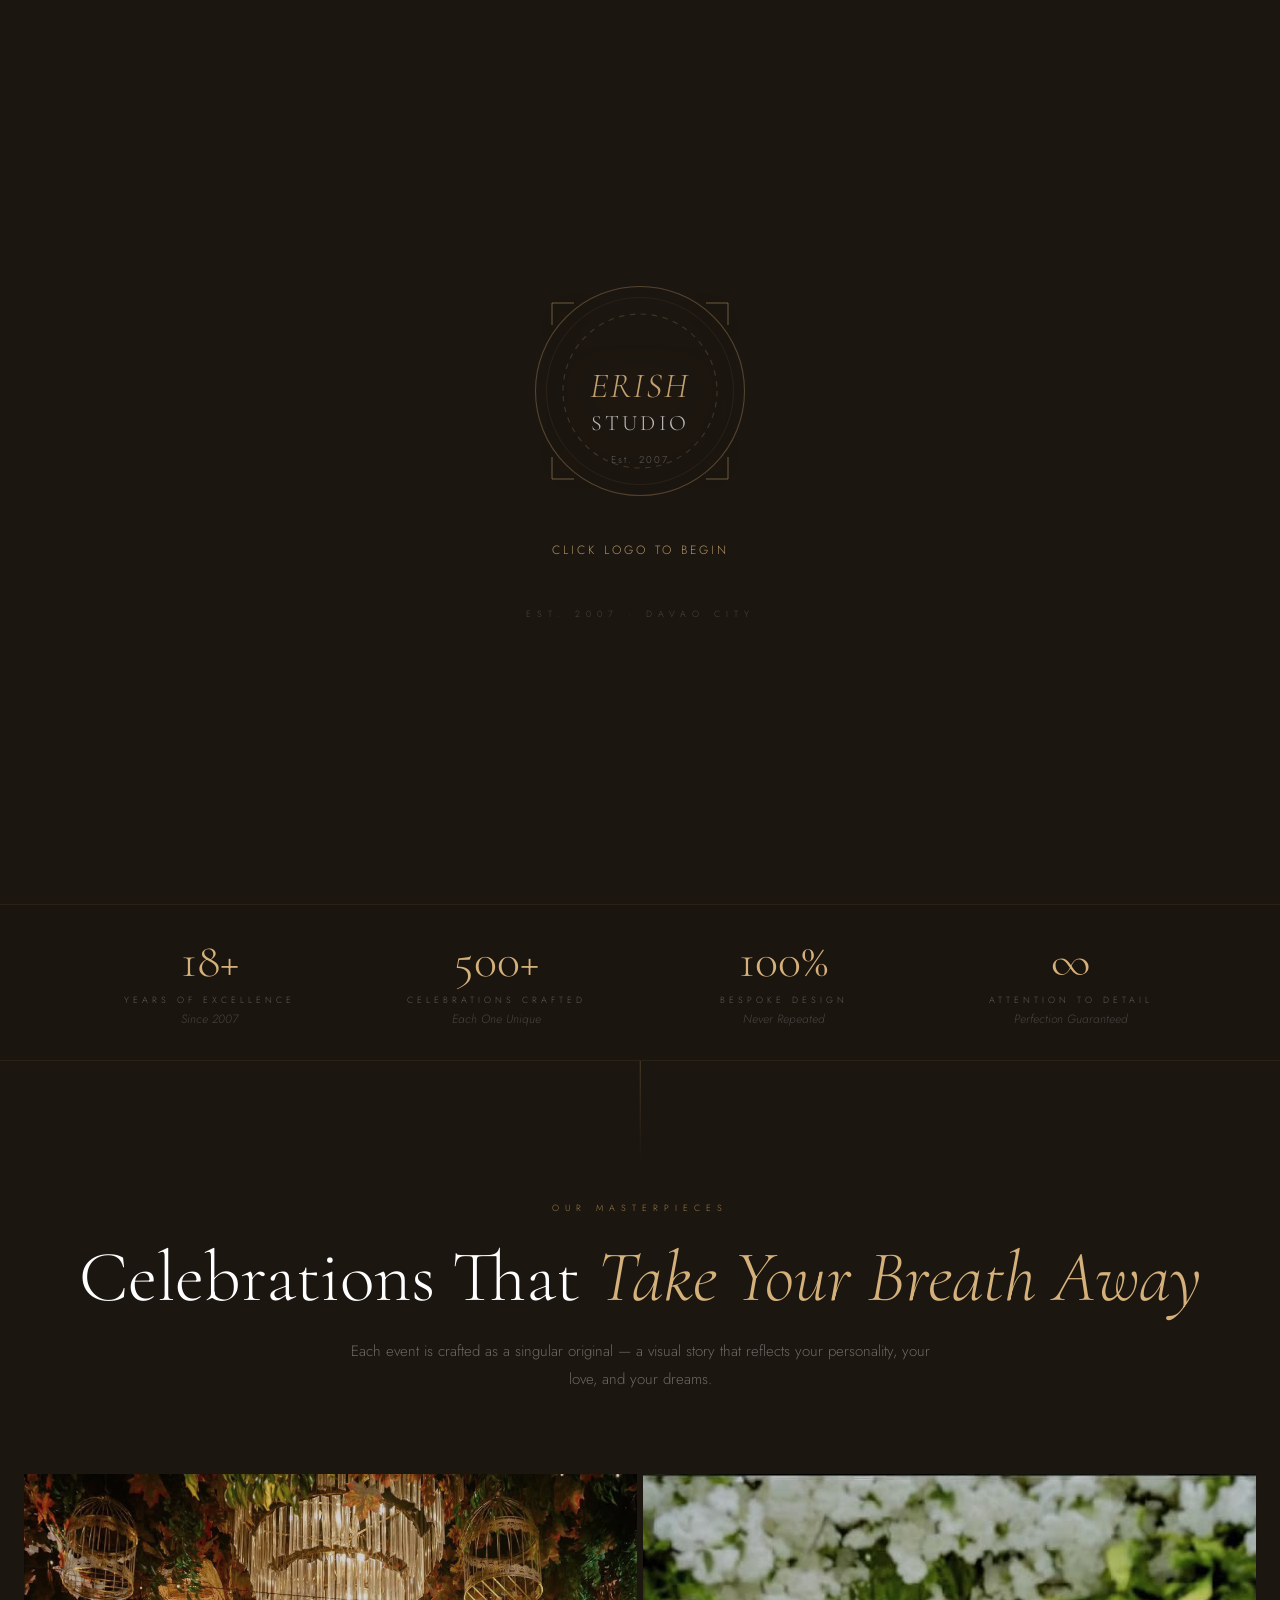
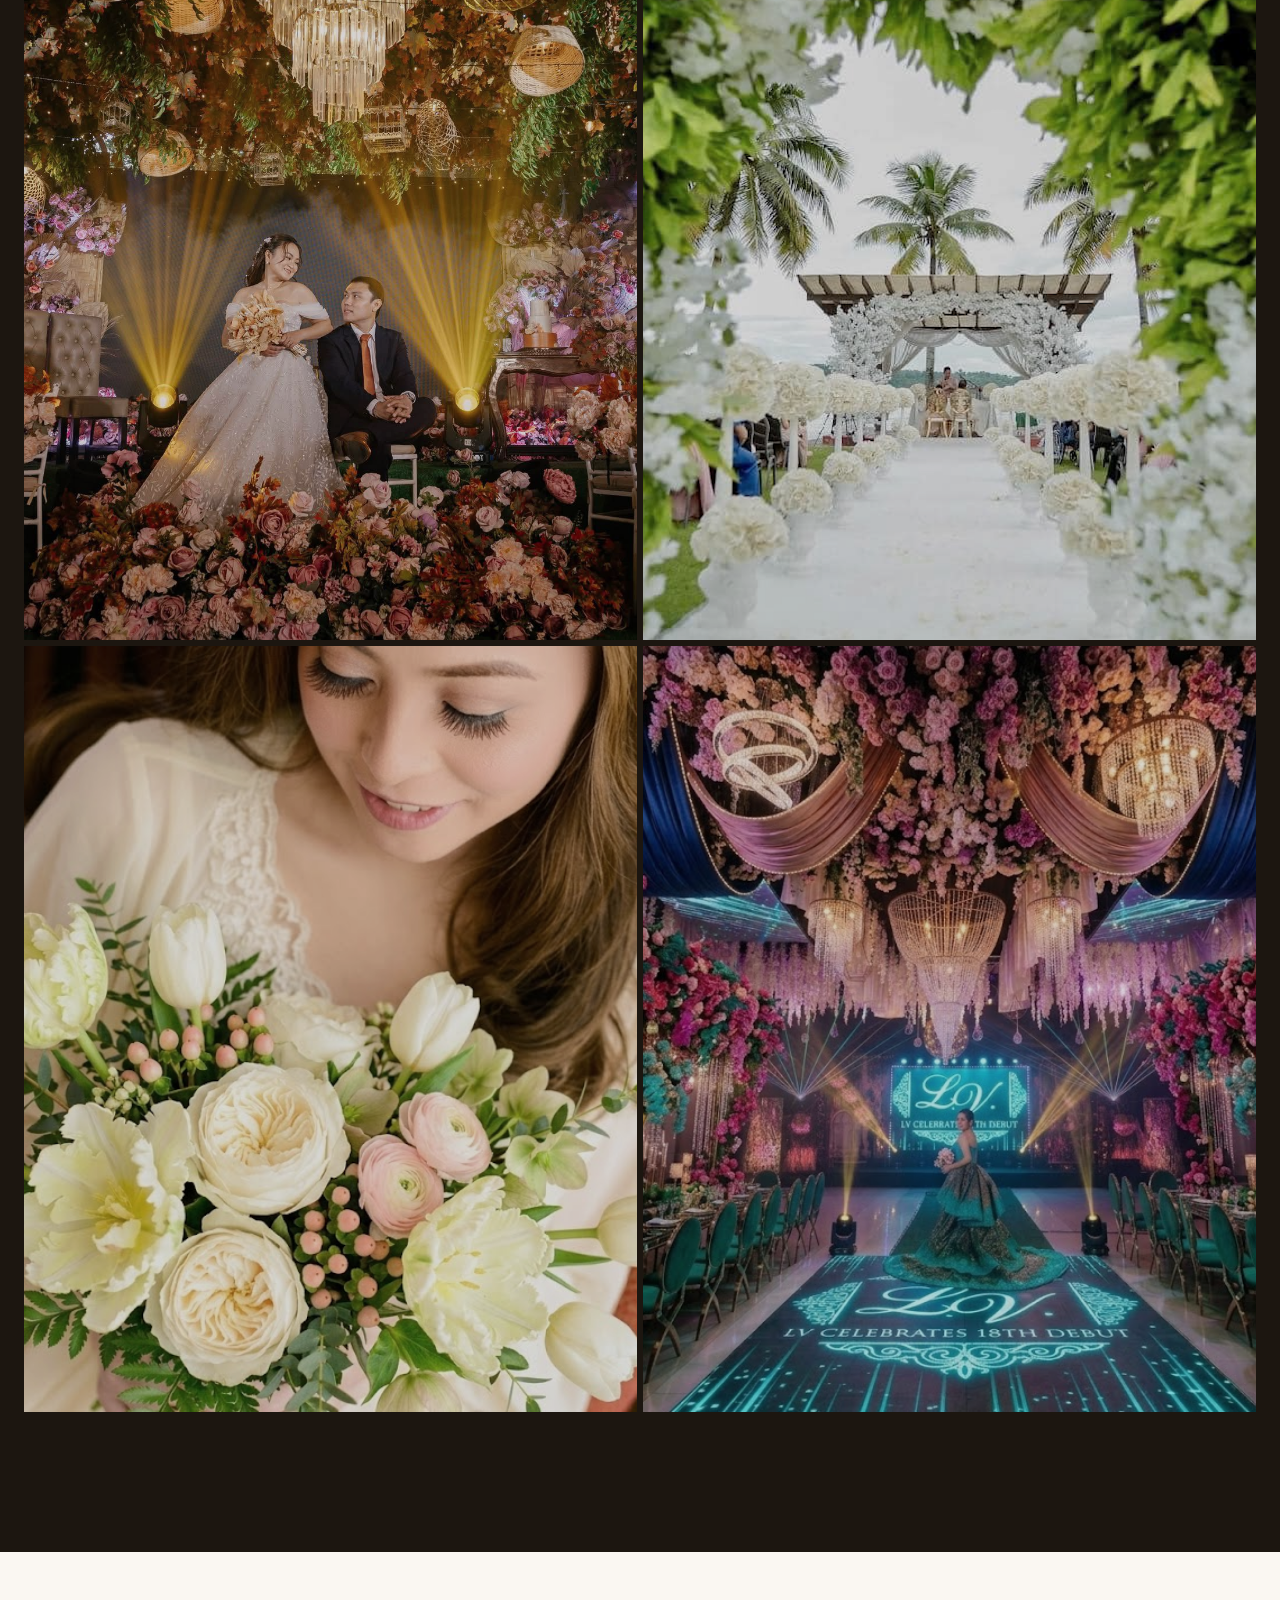
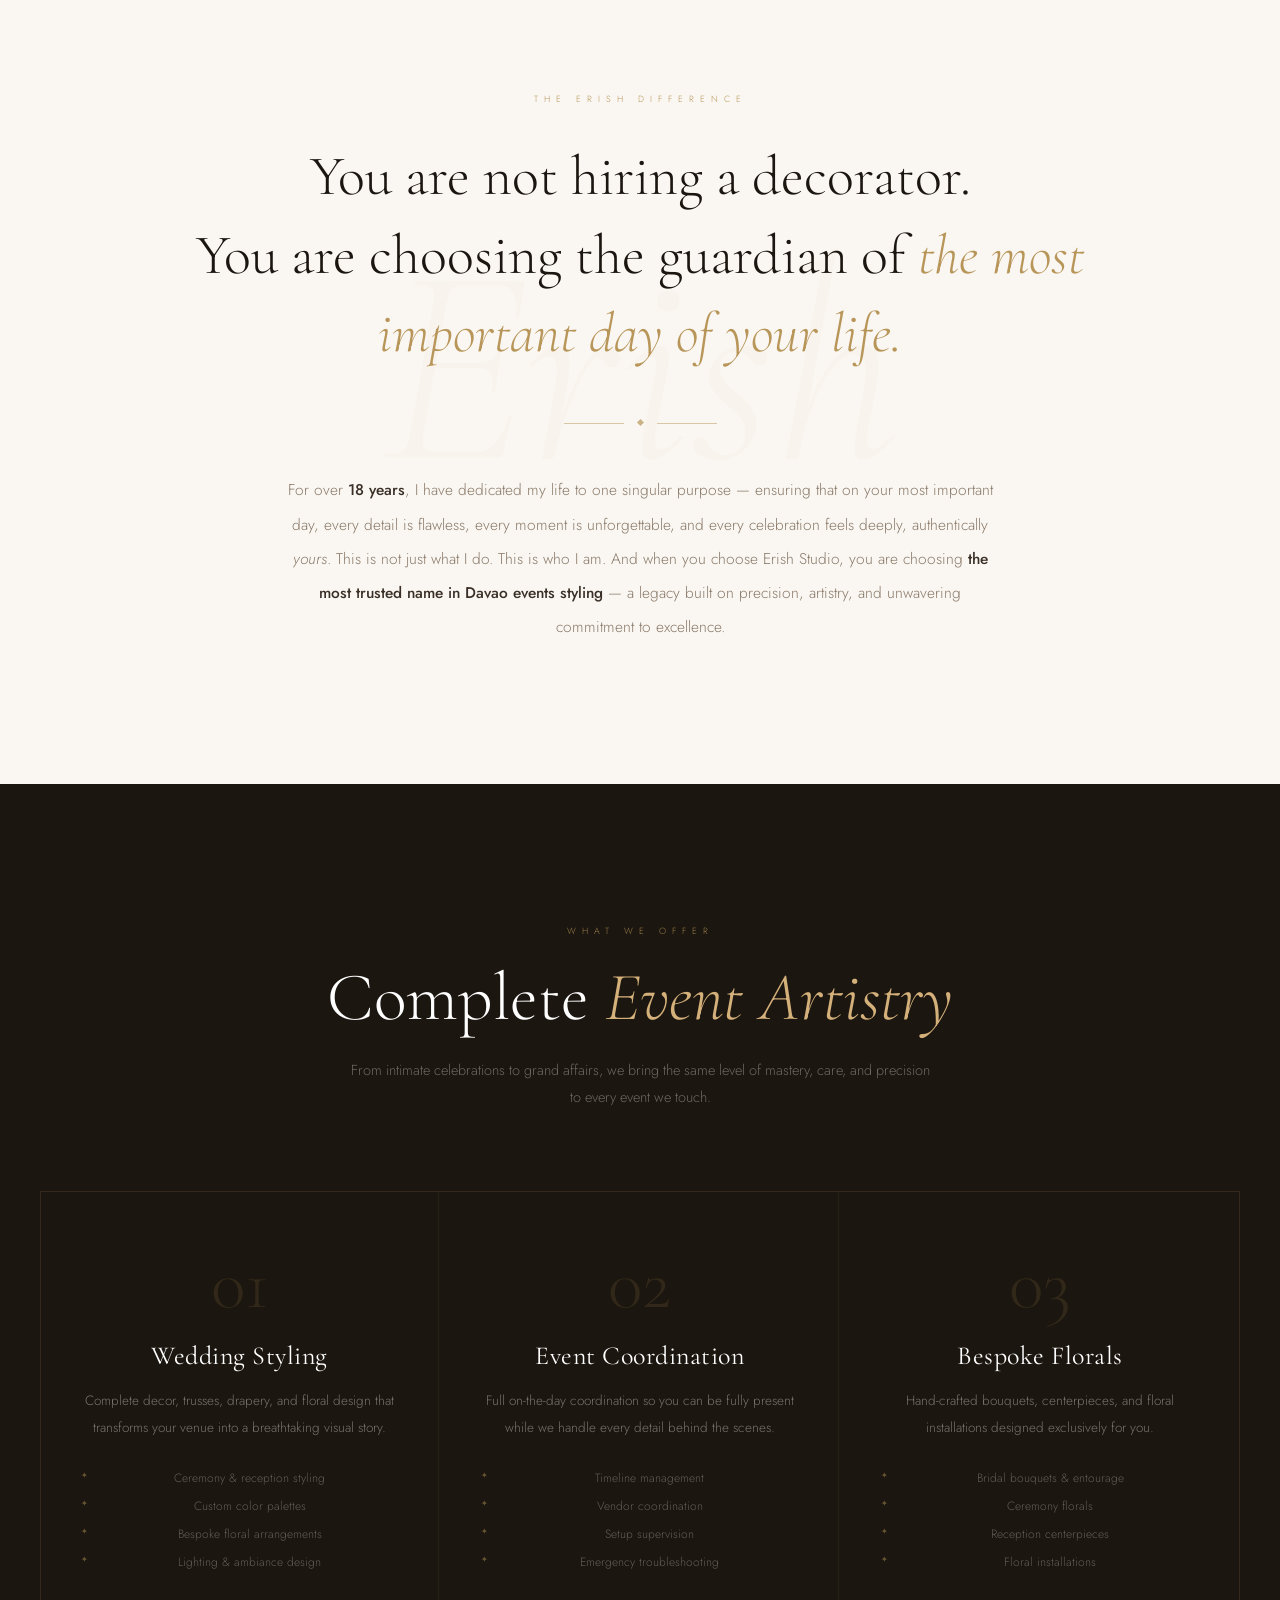
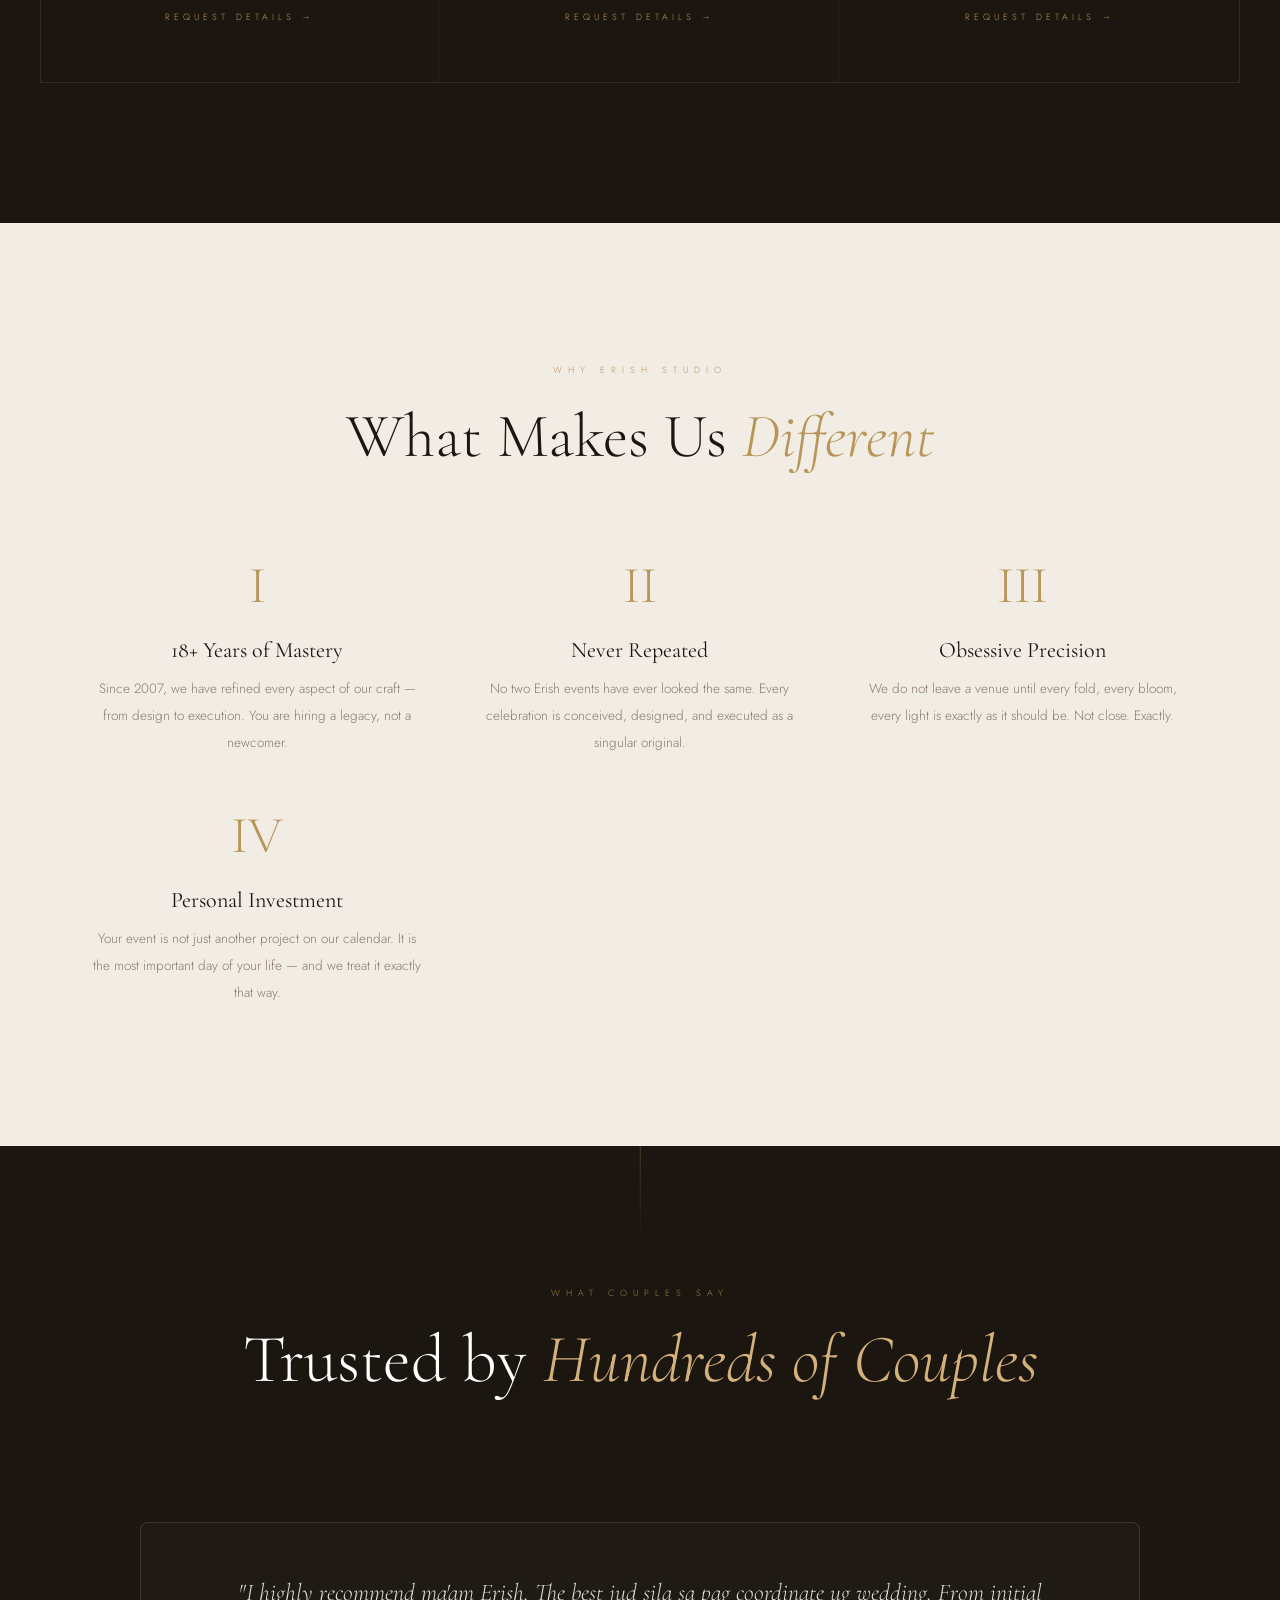
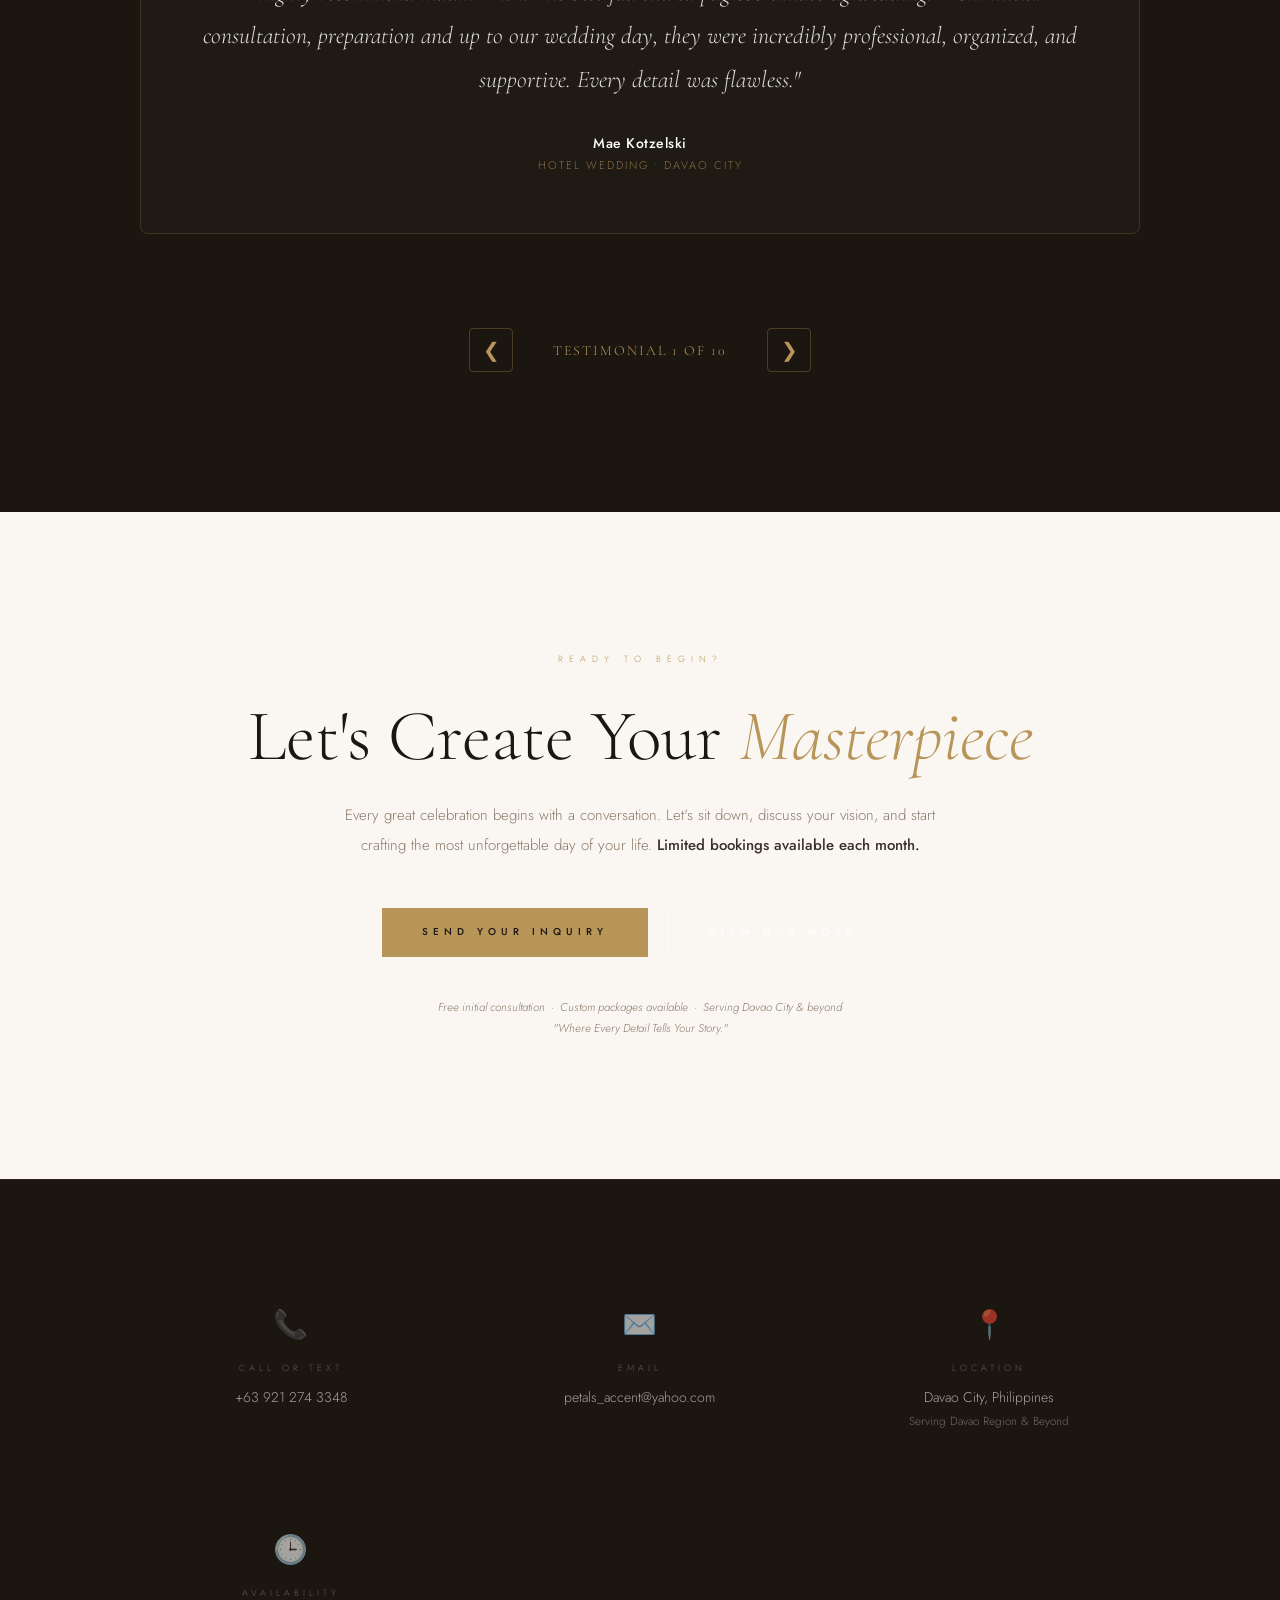
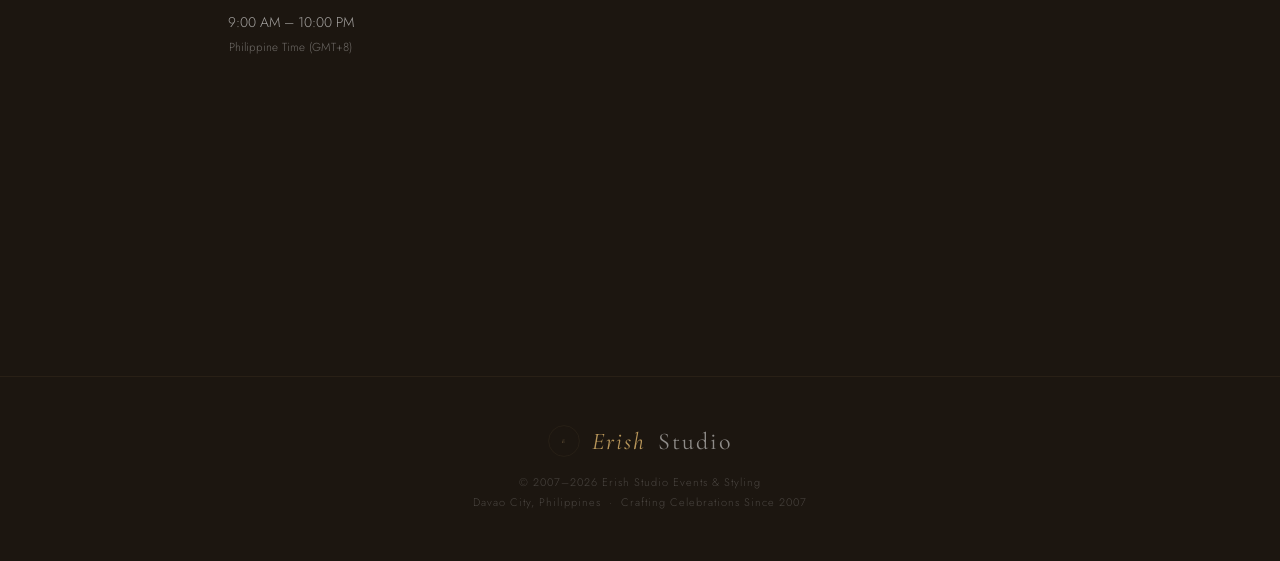
==== commit d59d61ee: "Refactor hero section styles and preloader interactions Updated hero section styles and animations f" ====
--- a/index.html
+++ b/index.html
@@ -43,7 +43,7 @@
 
 /* ── HERO FULL SCREEN WITH BREATHING IMAGE ── */
 .hero{min-height:100vh;position:relative;overflow:hidden;display:flex;align-items:center;justify-content:center;background:var(--dark);}
-.hero-bg{position:absolute;inset:-10%;background-size:cover;background-position:center;animation:breathingZoom 20s ease-in-out infinite;filter:brightness(0.65);}
+.hero-bg{position:absolute;inset:-10%;background-size:cover;background-position:center;animation:breathingZoom 20s ease-in-out infinite;filter:brightness(0.65);opacity:0;}
 .hero-bg{
   background: linear-gradient(rgba(28,22,16,0.4),rgba(28,22,16,0.4)), url('hero-main.jpg') center/cover;
 }
@@ -65,17 +65,17 @@
 .corner.br{bottom:40px;right:40px;transform:rotate(180deg);}
 
 .hero-content{position:relative;z-index:2;text-align:center;padding:40px 24px;max-width:1000px;margin:0 auto;}
-.hero-badge{display:inline-flex;align-items:center;gap:14px;border:0.5px solid rgba(184,150,90,0.3);padding:12px 28px;margin-bottom:48px;animation:fadeUp 1s ease both;cursor:default;}
+.hero-badge{display:inline-flex;align-items:center;gap:14px;border:0.5px solid rgba(184,150,90,0.3);padding:12px 28px;margin-bottom:48px;animation:fadeUp 1s ease both;cursor:default;opacity:0;transform:translateY(20px);transition:opacity 0.8s ease-in, transform 0.8s ease-in;}
 .hero-badge span{font-size:9px;letter-spacing:6px;text-transform:uppercase;color:var(--gold);opacity:0.85;}
 .hero-badge .bd{width:3px;height:3px;background:var(--gold);transform:rotate(45deg);opacity:0.6;}
-.hero-title{font-family:'Cormorant Garamond',serif;font-size:clamp(56px,10vw,130px);font-weight:300;color:#fff;line-height:0.92;letter-spacing:-2px;margin-bottom:24px;animation:fadeUp 1s 0.15s ease both;}
+.hero-title{font-family:'Cormorant Garamond',serif;font-size:clamp(56px,10vw,130px);font-weight:300;color:#fff;line-height:0.92;letter-spacing:-2px;margin-bottom:24px;animation:fadeUp 1s 0.15s ease both;opacity:0;transform:translateY(20px);transition:opacity 0.8s ease-in, transform 0.8s ease-in;}
 .hero-title em{font-style:italic;color:var(--gold-lt);}
 .hero-title .thin{font-weight:200;color:rgba(255,255,255,0.35);}
-.hero-divider{display:flex;align-items:center;justify-content:center;gap:18px;margin:36px auto;animation:fadeUp 1s 0.3s ease both;}
+.hero-divider{display:flex;align-items:center;justify-content:center;gap:18px;margin:36px auto;animation:fadeUp 1s 0.3s ease both;opacity:0;transform:translateY(20px);transition:opacity 0.8s ease-in, transform 0.8s ease-in;}
 .hdl{width:90px;height:0.5px;background:linear-gradient(to right,transparent,var(--gold));}
 .hdl.r{background:linear-gradient(to left,transparent,var(--gold));}
 .hdd{width:7px;height:7px;background:var(--gold);transform:rotate(45deg);opacity:0.75;}
-.hero-desc{font-family:'Cormorant Garamond',serif;font-size:clamp(18px,2.8vw,24px);font-style:italic;font-weight:300;color:rgba(255,255,255,0.4);line-height:1.7;max-width:680px;margin:0 auto 56px;animation:fadeUp 1s 0.45s ease both;}
+.hero-desc{font-family:'Cormorant Garamond',serif;font-size:clamp(18px,2.8vw,24px);font-style:italic;font-weight:300;color:rgba(255,255,255,0.4);line-height:1.7;max-width:680px;margin:0 auto 56px;animation:fadeUp 1s 0.45s ease both;opacity:0;transform:translateY(20px);transition:opacity 0.8s ease-in, transform 0.8s ease-in;}
 
 /* ── FLAGSHIP START BUTTON (MAIN HERO CTA) ── */
 .hero-flagship{
@@ -129,6 +129,9 @@
   justify-content:center;
   flex-wrap:wrap;
   animation:fadeUp 1s 0.75s ease both;
+  opacity:0;
+  transform:translateY(20px);
+  transition:opacity 0.8s ease-in, transform 0.8s ease-in;
 }
 .btn-primary,.btn-ghost{
   font-size:10px;
@@ -174,7 +177,7 @@
   letter-spacing:6px;
 }
 
-.scroll-indicator{position:absolute;bottom:56px;left:50%;transform:translateX(-50%);display:flex;flex-direction:column;align-items:center;gap:10px;animation:fadeUp 1s 1s ease both;}
+.scroll-indicator{position:absolute;bottom:56px;left:50%;transform:translateX(-50%);display:flex;flex-direction:column;align-items:center;gap:10px;animation:fadeUp 1s 1s ease both;opacity:0;transform:translateX(-50%) translateY(20px);transition:opacity 0.8s ease-in, transform 0.8s ease-in;}
 .scroll-indicator span{font-size:8.5px;letter-spacing:5px;text-transform:uppercase;color:rgba(255,255,255,0.18);}
 .scroll-track{width:1px;height:52px;background:linear-gradient(to bottom,var(--gold),transparent);opacity:0.45;animation:scrollPulse 2.5s ease infinite;}
 @keyframes scrollPulse{0%{transform:scaleY(0);transform-origin:top;}50%{transform:scaleY(1);transform-origin:top;}51%{transform-origin:bottom;}100%{transform:scaleY(0);transform-origin:bottom;}}
@@ -1130,50 +1133,129 @@
 // ════ PRELOADER LOGO CLICK (OPENING SOUND) ════
 const preloaderLogo = document.getElementById('preloaderLogo');
 const preloader = document.getElementById('preloader');
+const hero = document.querySelector('.hero');
+const heroContent = document.querySelector('.hero-content');
+const heroBg = document.querySelector('.hero-bg');
 
 if (preloaderLogo) {
   console.log("✅ PRELOADER LOGO FOUND");
-  console.log("   └─ Click to play opening.mp3 and start experience");
+  console.log("   └─ Click to reveal cinematic hero experience");
   
   preloaderLogo.style.cursor = 'pointer';
   
   preloaderLogo.addEventListener('click', function(e) {
-    console.log("🎬 PRELOADER LOGO CLICKED!");
+    console.log("🎬 PRELOADER LOGO CLICKED - CINEMATIC SEQUENCE BEGINS!");
     e.preventDefault();
     e.stopPropagation();
     
-    // Play opening sound
+    // ════ PHASE 1: PLAY OPENING SOUND ════
     openingSound.currentTime = 0;
     openingSound.play()
       .then(() => {
-        console.log("✅ Opening sound PLAYING");
+        console.log("✅ Opening sound PLAYING (0.7 volume)");
       })
       .catch(err => {
         console.warn("⚠️ Opening sound blocked by browser autoplay policy");
-        console.warn("   Reason: ", err.message);
       });
     
-    // Hide preloader with cinematic fade
+    // ════ PHASE 2: START DRAMATIC REVEAL (staggered timing) ════
+    
+    // 0.3s: Begin preloader fade + hero image fade-in
     setTimeout(() => {
-      preloader.style.animation = 'fadeOut 0.8s ease forwards';
-      setTimeout(() => {
-        preloader.classList.add('hidden');
-      }, 800);
+      console.log("🎬 Phase 1: Preloader fading, Hero background revealing...");
+      
+      // Fade preloader to black
+      preloader.style.transition = 'opacity 1.2s ease-out, background 1.2s ease-out';
+      preloader.style.opacity = '0';
+      preloader.style.background = 'rgba(28,22,16,1)';
+      preloader.style.pointerEvents = 'none';
+      
+      // Simultaneously reveal hero background image
+      if (heroBg) {
+        heroBg.style.transition = 'opacity 1.8s ease-in-out, filter 2s ease-in-out';
+        heroBg.style.opacity = '1';
+        heroBg.style.filter = 'brightness(0.65) blur(0px)';
+      }
     }, 300);
+    
+    // 1.5s: Hide preloader completely, reveal hero content start
+    setTimeout(() => {
+      console.log("🎬 Phase 2: Preloader hidden, hero badge begins reveal...");
+      preloader.classList.add('hidden');
+      
+      // Fade in hero badge
+      const heroBadge = document.querySelector('.hero-badge');
+      if (heroBadge) {
+        heroBadge.style.transition = 'opacity 0.8s ease-in, transform 0.8s ease-in';
+        heroBadge.style.opacity = '1';
+        heroBadge.style.transform = 'translateY(0)';
+      }
+    }, 1500);
+    
+    // 2.0s: Hero title fades in
+    setTimeout(() => {
+      console.log("🎬 Phase 3: Hero title appears...");
+      const heroTitle = document.querySelector('.hero-title');
+      if (heroTitle) {
+        heroTitle.style.transition = 'opacity 0.8s ease-in, transform 0.8s ease-in';
+        heroTitle.style.opacity = '1';
+        heroTitle.style.transform = 'translateY(0)';
+      }
+    }, 2000);
+    
+    // 2.6s: Hero description fades in
+    setTimeout(() => {
+      console.log("🎬 Phase 4: Hero description appears...");
+      const heroDesc = document.querySelector('.hero-desc');
+      if (heroDesc) {
+        heroDesc.style.transition = 'opacity 0.8s ease-in, transform 0.8s ease-in';
+        heroDesc.style.opacity = '1';
+        heroDesc.style.transform = 'translateY(0)';
+      }
+    }, 2600);
+    
+    // 3.2s: Divider and buttons fade in
+    setTimeout(() => {
+      console.log("🎬 Phase 5: Hero divider and CTA buttons appear...");
+      const heroDivider = document.querySelector('.hero-divider');
+      const heroCtas = document.querySelector('.hero-ctas');
+      
+      if (heroDivider) {
+        heroDivider.style.transition = 'opacity 0.8s ease-in, transform 0.8s ease-in';
+        heroDivider.style.opacity = '1';
+        heroDivider.style.transform = 'translateY(0)';
+      }
+      
+      if (heroCtas) {
+        heroCtas.style.transition = 'opacity 0.8s ease-in, transform 0.8s ease-in';
+        heroCtas.style.opacity = '1';
+        heroCtas.style.transform = 'translateY(0)';
+      }
+    }, 3200);
+    
+    // 4.0s: Scroll indicator fades in
+    setTimeout(() => {
+      console.log("🎬 Phase 6: Scroll indicator appears...");
+      const scrollIndicator = document.querySelector('.scroll-indicator');
+      if (scrollIndicator) {
+        scrollIndicator.style.transition = 'opacity 0.8s ease-in, transform 0.8s ease-in';
+        scrollIndicator.style.opacity = '1';
+        scrollIndicator.style.transform = 'translateY(0)';
+      }
+    }, 4000);
+    
+    // 4.8s: Full experience ready
+    setTimeout(() => {
+      console.log("✅ CINEMATIC OPENING SEQUENCE COMPLETE");
+      console.log("   └─ Website fully interactive");
+    }, 4800);
   });
   
-  console.log("✓ Click listener attached to PRELOADER LOGO");
+  console.log("✓ Click listener attached - WAITING FOR LOGO CLICK");
+  console.log("   Note: Site ONLY opens on logo click (no auto-hide)");
 } else {
   console.error("❌ PRELOADER LOGO NOT FOUND");
 }
-
-// ════ PRELOADER AUTO-HIDE (Optional: Hide after 8 seconds if not clicked) ════
-setTimeout(() => {
-  if (preloader && !preloader.classList.contains('hidden')) {
-    console.log("⏱️ Preloader auto-hiding (8 seconds)");
-    preloader.classList.add('hidden');
-  }
-}, 8000);
 
 // ════ ALL OTHER BUTTONS & LINKS (VELVET SNAP SOUND) ════
 const allClickables = document.querySelectorAll('a, button, .cat-btn');
